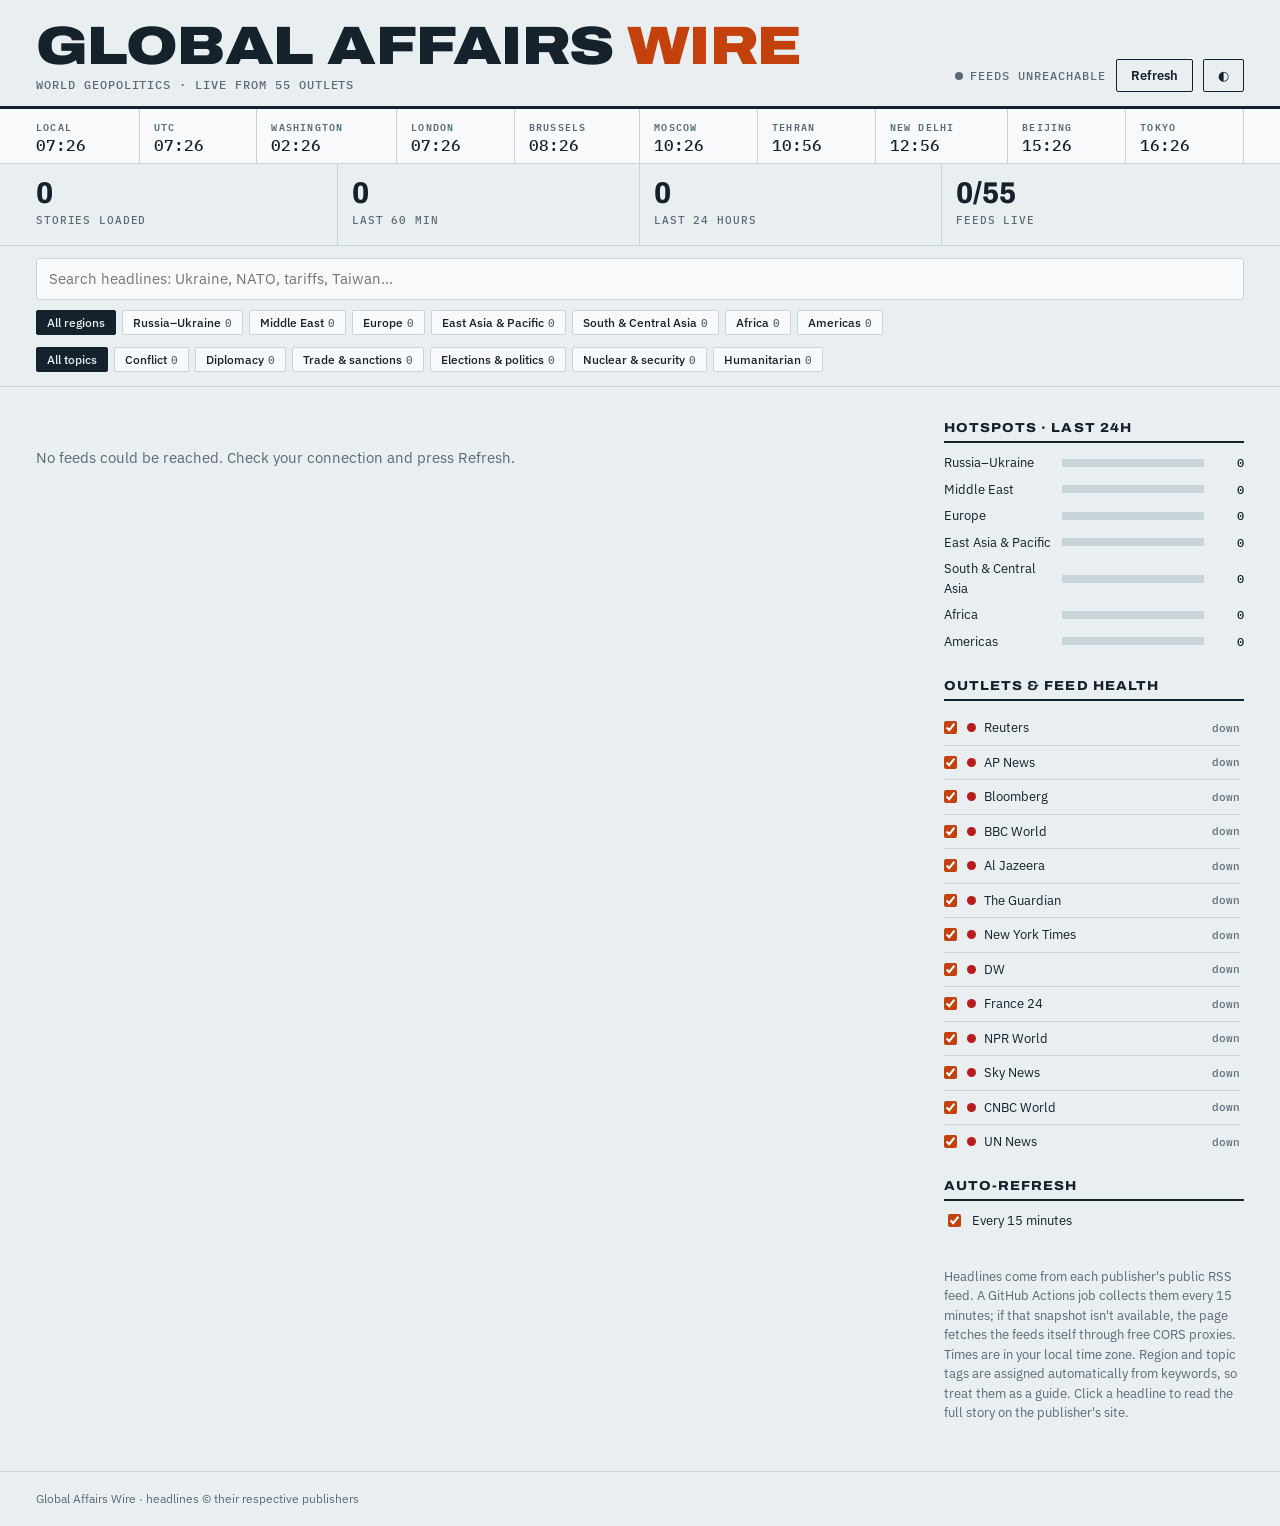
==== index.html @ 0da7be88 "Add 34 world, regional, think-tank and defense feeds; report feed failures as annotations Co-Authore" ====
<!doctype html>
<html lang="en">
<head>
<meta charset="utf-8">
<meta name="viewport" content="width=device-width,initial-scale=1,viewport-fit=cover">
<title>Global Affairs Wire</title>
<meta name="description" content="Live world geopolitics headlines from major international outlets, sorted by time and tagged by region.">
<link rel="preconnect" href="https://fonts.googleapis.com">
<link rel="preconnect" href="https://fonts.gstatic.com" crossorigin>
<link rel="stylesheet" href="https://fonts.googleapis.com/css2?family=Archivo:wdth,wght@62..125,500..900&family=IBM+Plex+Sans:wght@400;500;600&family=IBM+Plex+Mono:wght@400;500&display=swap">
<style>
/* Layout: atlas-style wire — masthead with world clocks, stat band, two-column (feed | sidebar), single column on phones */
:root{
  --bg:#e9eef1; --panel:#f7f9fa; --ink:#15212b; --muted:#5b6a76; --line:#c9d3da;
  --accent:#c2410c; --accent-soft:#fbe3d6; --fresh:#0f766e; --warn:#b45309; --bad:#b91c1c;
  --display:"Archivo","Arial Narrow",Arial,sans-serif;
  --body:"IBM Plex Sans",system-ui,-apple-system,"Segoe UI",sans-serif;
  --mono:"IBM Plex Mono",ui-monospace,Menlo,Consolas,monospace;
  color-scheme:light;
}
@media (prefers-color-scheme:dark){:root:not([data-theme="light"]){
  --bg:#0e1519; --panel:#152027; --ink:#e3eaee; --muted:#8fa0ab; --line:#26343d;
  --accent:#f97316; --accent-soft:#3a2214; --fresh:#2dd4bf; --warn:#fbbf24; --bad:#f87171; color-scheme:dark}}
:root[data-theme="dark"]{
  --bg:#0e1519; --panel:#152027; --ink:#e3eaee; --muted:#8fa0ab; --line:#26343d;
  --accent:#f97316; --accent-soft:#3a2214; --fresh:#2dd4bf; --warn:#fbbf24; --bad:#f87171; color-scheme:dark}
*{box-sizing:border-box}
html{padding-top:env(safe-area-inset-top,0px);padding-bottom:env(safe-area-inset-bottom,0px)}
body{margin:0;background:var(--bg);color:var(--ink);font:15px/1.5 var(--body);-webkit-font-smoothing:antialiased}
a{color:inherit}
button,input{font:inherit;color:inherit}
:focus-visible{outline:2px solid var(--accent);outline-offset:2px}
.wrap{max-width:1240px;margin:0 auto;padding-left:max(16px,env(safe-area-inset-left,0px));padding-right:max(16px,env(safe-area-inset-right,0px))}

/* Masthead */
header.mast{border-bottom:3px solid var(--ink)}
.mast .wrap{display:flex;flex-wrap:wrap;align-items:flex-end;justify-content:space-between;gap:16px;padding-block:22px 14px}
.brand h1{margin:0;font:900 clamp(30px,6vw,54px)/.9 var(--display);font-stretch:118%;letter-spacing:-.01em;text-transform:uppercase}
.brand h1 span{color:var(--accent)}
.brand p{margin:6px 0 0;color:var(--muted);font:500 12px/1.3 var(--mono);letter-spacing:.08em;text-transform:uppercase}
.mast-right{display:flex;align-items:center;gap:10px;flex-wrap:wrap}
.live{display:inline-flex;align-items:center;gap:7px;font:500 12px var(--mono);text-transform:uppercase;letter-spacing:.08em;color:var(--muted)}
.dot{width:8px;height:8px;border-radius:50%;background:var(--muted)}
.live.on .dot{background:var(--fresh);box-shadow:0 0 0 0 var(--fresh);animation:pulse 2s infinite}
@keyframes pulse{0%{box-shadow:0 0 0 0 color-mix(in srgb,var(--fresh) 60%,transparent)}100%{box-shadow:0 0 0 9px transparent}}
.btn{border:1.5px solid var(--ink);background:transparent;padding:7px 14px;font:600 13px var(--body);cursor:pointer;border-radius:2px}
.btn:hover{background:var(--ink);color:var(--bg)}
.btn[disabled]{opacity:.5;cursor:wait}

/* Clock strip */
.clocks{border-bottom:1px solid var(--line);background:var(--panel)}
.clocks .wrap{display:flex;gap:0;overflow-x:auto;scrollbar-width:none}
.clock{flex:1 0 auto;padding:8px 14px;border-right:1px solid var(--line);display:flex;flex-direction:column;min-width:96px}
.clock:first-child{padding-left:0}
.clock b{font:600 10px var(--mono);letter-spacing:.12em;color:var(--muted);text-transform:uppercase}
.clock time{font:500 16px var(--mono);font-variant-numeric:tabular-nums}

/* Stats */
.stats .wrap{display:grid;grid-template-columns:repeat(4,1fr);gap:0;padding-block:0}
.stat{padding:14px 14px 14px 0;border-right:1px solid var(--line)}
.stat+.stat{padding-left:14px}
.stat:last-child{border-right:0}
.stat strong{display:block;font:800 30px/1 var(--display);font-stretch:90%;font-variant-numeric:tabular-nums}
.stat span{font:500 11px var(--mono);letter-spacing:.08em;text-transform:uppercase;color:var(--muted)}
.stats{border-bottom:1px solid var(--line)}

/* Controls */
.controls{position:sticky;top:0;z-index:5;background:var(--bg);border-bottom:1px solid var(--line)}
.controls .wrap{display:flex;flex-direction:column;gap:10px;padding-block:12px}
.search{display:flex;gap:8px}
.search input{flex:1;min-width:0;padding:9px 12px;border:1.5px solid var(--line);background:var(--panel);border-radius:2px}
.search input:focus{border-color:var(--ink);outline:none}
.chips{display:flex;gap:6px;overflow-x:auto;scrollbar-width:thin;padding-bottom:2px}
.chip{flex:0 0 auto;border:1px solid var(--line);background:var(--panel);padding:4px 10px;border-radius:2px;font:500 12px var(--body);cursor:pointer;white-space:nowrap}
.chip small{font:500 11px var(--mono);color:var(--muted);margin-left:4px}
.chip[aria-pressed="true"]{background:var(--ink);color:var(--bg);border-color:var(--ink)}
.chip[aria-pressed="true"] small{color:inherit;opacity:.75}

/* Main grid */
main .wrap{display:grid;grid-template-columns:minmax(0,1fr) 300px;gap:32px;padding-block:20px 48px}
.feed{min-width:0}
.day{font:700 12px var(--mono);letter-spacing:.12em;text-transform:uppercase;color:var(--muted);padding:18px 0 6px;border-bottom:1px solid var(--ink)}
.day:first-child{padding-top:0}
.story{display:grid;grid-template-columns:64px minmax(0,1fr);gap:14px;padding:14px 0;border-bottom:1px solid var(--line)}
.story time{font:500 13px var(--mono);font-variant-numeric:tabular-nums;color:var(--muted);padding-top:3px}
.story.fresh time{color:var(--accent);font-weight:600}
.story h3{margin:0;font:700 18px/1.28 var(--display);font-stretch:96%;text-wrap:balance}
.story h3 a{text-decoration:none}
.story h3 a:hover{text-decoration:underline;text-decoration-thickness:1.5px;text-underline-offset:3px}
.story p{margin:5px 0 0;color:var(--muted);font-size:14px;max-width:68ch}
.meta{display:flex;flex-wrap:wrap;align-items:center;gap:6px 10px;margin-top:8px;font:500 11px var(--mono);letter-spacing:.04em;text-transform:uppercase}
.src{color:var(--ink);font-weight:600}
.tag{padding:1px 6px;border:1px solid var(--line);border-radius:2px;color:var(--muted)}
.tag.topic{border-style:dashed}
.new{background:var(--accent);color:#fff;padding:1px 6px;border-radius:2px}
.also{color:var(--muted);text-transform:none;letter-spacing:0;font-family:var(--body)}
.empty{padding:40px 0;color:var(--muted)}
.more{margin:20px 0 0}

/* Sidebar */
aside{display:flex;flex-direction:column;gap:28px;min-width:0}
aside h2{margin:0 0 10px;font:800 13px var(--display);font-stretch:110%;letter-spacing:.08em;text-transform:uppercase;padding-bottom:6px;border-bottom:2px solid var(--ink)}
.bars{display:flex;flex-direction:column;gap:7px}
.bar{display:grid;grid-template-columns:110px minmax(0,1fr) 32px;gap:8px;align-items:center;font-size:13px;cursor:pointer;background:none;border:0;padding:0;text-align:left}
.bar i{display:block;height:8px;background:var(--line);position:relative}
.bar i::after{content:"";position:absolute;inset:0 auto 0 0;width:var(--w,0%);background:var(--accent)}
.bar b{font:500 12px var(--mono);text-align:right;font-variant-numeric:tabular-nums}
.outlets{display:flex;flex-direction:column;max-height:440px;overflow-y:auto;padding-right:4px}
.outlet{display:grid;grid-template-columns:auto minmax(0,1fr) auto;gap:10px;align-items:center;padding:7px 0;border-bottom:1px solid var(--line);font-size:13px;cursor:pointer}
.outlet input{accent-color:var(--accent);margin:0}
.health{width:9px;height:9px;border-radius:50%;background:var(--line)}
.health.ok{background:var(--fresh)}.health.slow{background:var(--warn)}.health.fail{background:var(--bad)}
.outlet small{font:500 11px var(--mono);color:var(--muted);font-variant-numeric:tabular-nums}
.note{font-size:13px;color:var(--muted);margin:0}
.toggle{display:flex;align-items:center;gap:8px;font-size:13px;margin-bottom:8px}
.toggle input{accent-color:var(--accent)}
footer{border-top:1px solid var(--line);padding-block:18px;color:var(--muted);font-size:12px}

@media (max-width:860px){
  main .wrap{grid-template-columns:minmax(0,1fr)}
  aside{order:-1}
  details.side-panel:not([open]) > :not(summary){display:none}
}
@media (max-width:560px){
  .stats .wrap{grid-template-columns:repeat(2,1fr)}
  .stat:nth-child(2){border-right:0}
  .stat:nth-child(3){padding-left:0}
  .stat:nth-child(n+3){border-top:1px solid var(--line)}
  .story{grid-template-columns:48px minmax(0,1fr);gap:10px}
  .story h3{font-size:16.5px}
  .bar{grid-template-columns:96px minmax(0,1fr) 28px}
}
details.side-panel summary{cursor:pointer;font:800 13px var(--display);font-stretch:110%;letter-spacing:.08em;text-transform:uppercase;padding:6px 0;border-bottom:2px solid var(--ink);list-style:none}
details.side-panel summary::-webkit-details-marker{display:none}
details.side-panel summary::after{content:" +";color:var(--accent)}
details.side-panel[open] summary::after{content:" −"}
@media (min-width:861px){details.side-panel summary{display:none}}
@media (prefers-reduced-motion:reduce){*{animation:none!important;transition:none!important}}
</style>
</head>
<body>

<header class="mast">
  <div class="wrap">
    <div class="brand">
      <h1>Global Affairs <span>Wire</span></h1>
      <p>World geopolitics · live from <span id="feedTotal">16</span> outlets</p>
    </div>
    <div class="mast-right">
      <span class="live" id="liveState"><span class="dot"></span><span id="liveText">Connecting</span></span>
      <button class="btn" id="refreshBtn" type="button">Refresh</button>
      <button class="btn" id="themeBtn" type="button" aria-label="Toggle dark mode">◐</button>
    </div>
  </div>
</header>

<div class="clocks" aria-label="World clocks"><div class="wrap" id="clocks"></div></div>

<section class="stats" aria-label="Summary">
  <div class="wrap">
    <div class="stat"><strong id="sTotal">–</strong><span>Stories loaded</span></div>
    <div class="stat"><strong id="s60">–</strong><span>Last 60 min</span></div>
    <div class="stat"><strong id="s24">–</strong><span>Last 24 hours</span></div>
    <div class="stat"><strong id="sFeeds">–</strong><span>Feeds live</span></div>
  </div>
</section>

<div class="controls">
  <div class="wrap">
    <div class="search">
      <input id="q" type="search" placeholder="Search headlines: Ukraine, NATO, tariffs, Taiwan…" autocomplete="off" aria-label="Search headlines">
    </div>
    <div class="chips" id="regionChips" role="group" aria-label="Filter by region"></div>
    <div class="chips" id="topicChips" role="group" aria-label="Filter by topic"></div>
  </div>
</div>

<main>
  <div class="wrap">
    <section class="feed" id="feed" aria-live="polite">
      <div class="empty">Loading headlines from public RSS feeds…</div>
    </section>

    <aside>
      <details class="side-panel" id="sidePanel">
        <summary>Regions, outlets &amp; feed health</summary>
        <div style="display:flex;flex-direction:column;gap:28px;margin-top:14px">
          <div>
            <h2>Hotspots · last 24h</h2>
            <div class="bars" id="bars"></div>
          </div>
          <div>
            <h2>Outlets &amp; feed health</h2>
            <div class="outlets" id="outlets"></div>
          </div>
          <div>
            <h2>Auto-refresh</h2>
            <label class="toggle"><input type="checkbox" id="autoRef" checked> Every 15 minutes</label>
            <p class="note" id="nextRef"></p>
          </div>
          <p class="note">Headlines come from each publisher's public RSS feed. A GitHub Actions job collects them every 15 minutes; if that snapshot isn't available, the page fetches the feeds itself through free CORS proxies. Times are in your local time zone. Region and topic tags are assigned automatically from keywords, so treat them as a guide. Click a headline to read the full story on the publisher's site.</p>
        </div>
      </details>
    </aside>
  </div>
</main>

<footer><div class="wrap">Global Affairs Wire · headlines © their respective publishers</div></footer>

<script>
(() => {
"use strict";

/* ---------- Sources ---------- */
const FEEDS = [
  {id:"reuters", name:"Reuters", url:"https://news.google.com/rss/search?q=when:24h+site:reuters.com/world&ceid=US:en&hl=en-US&gl=US"},
  {id:"ap", name:"AP News", url:"https://news.google.com/rss/search?q=when%3A24h%20site%3Aapnews.com%20%28war%20OR%20ceasefire%20OR%20diplomacy%20OR%20sanctions%20OR%20NATO%20OR%20election%20OR%20minister%20OR%20president%20OR%20military%20OR%20summit%20OR%20tariffs%29&ceid=US:en&hl=en-US&gl=US"},
  {id:"bbg", name:"Bloomberg", url:"https://news.google.com/rss/search?q=when%3A24h%20site%3Abloomberg.com%20%28war%20OR%20ceasefire%20OR%20diplomacy%20OR%20sanctions%20OR%20NATO%20OR%20election%20OR%20minister%20OR%20president%20OR%20military%20OR%20summit%20OR%20tariffs%29&ceid=US:en&hl=en-US&gl=US"},
  {id:"bbc", name:"BBC World", url:"https://feeds.bbci.co.uk/news/world/rss.xml"},
  {id:"aj", name:"Al Jazeera", url:"https://www.aljazeera.com/xml/rss/all.xml"},
  {id:"grd", name:"The Guardian", url:"https://www.theguardian.com/world/rss"},
  {id:"nyt", name:"New York Times", url:"https://rss.nytimes.com/services/xml/rss/nyt/World.xml"},
  {id:"dw", name:"DW", url:"https://rss.dw.com/rdf/rss-en-top"},
  {id:"f24", name:"France 24", url:"https://www.france24.com/en/monde/rss"},
  {id:"npr", name:"NPR World", url:"https://feeds.npr.org/1004/rss.xml"},
  {id:"sky", name:"Sky News", url:"https://feeds.skynews.com/feeds/rss/world.xml"},
  {id:"cnbc", name:"CNBC World", url:"https://www.cnbc.com/id/100727362/device/rss/rss.html"},
  {id:"un", name:"UN News", url:"https://news.un.org/feed/subscribe/en/news/all/rss.xml"},
  {id:"fp", name:"Foreign Policy", url:"https://foreignpolicy.com/feed/"},
  {id:"dip", name:"The Diplomat", url:"https://thediplomat.com/feed/"},
  {id:"wotr", name:"War on the Rocks", url:"https://warontherocks.com/feed/"},
  {id:"hindu", name:"The Hindu", url:"https://www.thehindu.com/news/international/feeder/default.rss"},
  {id:"scmp", name:"SCMP World", url:"https://www.scmp.com/rss/5/feed"},
  {id:"abc", name:"ABC (Australia)", url:"https://www.abc.net.au/news/feed/104217382/rss.xml"},
  {id:"at", name:"Asia Times", url:"https://asiatimes.com/feed/"},
  {id:"nikkei", name:"Nikkei Asia", url:"https://asia.nikkei.com/rss/feed/nar"},
  {id:"nyt-ap", name:"NYT Asia Pacific", url:"https://rss.nytimes.com/services/xml/rss/nyt/AsiaPacific.xml"},
  {id:"cnbc-eu", name:"CNBC Europe", url:"https://www.cnbc.com/id/19794221/device/rss/rss.html"},
  {id:"cnbc-ap", name:"CNBC Asia-Pacific", url:"https://www.cnbc.com/id/19832390/device/rss/rss.html"},
  {id:"euronews", name:"Euronews", url:"https://www.euronews.com/rss"},
  {id:"rfi", name:"RFI", url:"https://www.rfi.fr/en/international/rss"},
  {id:"upi", name:"UPI World", url:"https://rss.upi.com/news/tn_int.rss"},
  {id:"ft", name:"Financial Times", url:"https://www.ft.com/world?format=rss"},
  {id:"lemonde", name:"Le Monde", url:"https://www.lemonde.fr/en/international/rss_full.xml"},
  {id:"euobs", name:"EUobserver", url:"https://euobserver.com/feed/"},
  {id:"euractiv", name:"Euractiv", url:"https://www.euractiv.com/feed"},
  {id:"birn", name:"Balkan Insight", url:"https://balkaninsight.com/feed/"},
  {id:"cbc", name:"CBC World", url:"https://www.cbc.ca/webfeed/rss/rss-world"},
  {id:"globe", name:"Globe and Mail", url:"https://www.theglobeandmail.com/arc/outboundfeeds/rss/category/world/"},
  {id:"global", name:"Global News", url:"https://globalnews.ca/world/feed/"},
  {id:"smh", name:"Sydney Morning Herald", url:"https://www.smh.com.au/rss/world.xml"},
  {id:"sbs", name:"SBS News", url:"https://www.sbs.com.au/news/topic/world/feed"},
  {id:"jt", name:"Japan Times", url:"https://www.japantimes.co.jp/feed/"},
  {id:"mandala", name:"New Mandala", url:"https://www.newmandala.org/feed/"},
  {id:"sentinel", name:"Asia Sentinel", url:"https://www.asiasentinel.com/feed"},
  {id:"toi", name:"Times of India", url:"https://timesofindia.indiatimes.com/rssfeeds/296589292.cms"},
  {id:"ndtv", name:"NDTV World", url:"https://feeds.feedburner.com/ndtvnews-world-news"},
  {id:"print", name:"ThePrint", url:"https://theprint.in/category/world/feed/"},
  {id:"merco", name:"MercoPress", url:"https://en.mercopress.com/rss/"},
  {id:"aq", name:"Americas Quarterly", url:"https://www.americasquarterly.org/feed/"},
  {id:"maverick", name:"Daily Maverick", url:"https://www.dailymaverick.co.za/rss"},
  {id:"fa", name:"Foreign Affairs", url:"https://www.foreignaffairs.com/rss.xml"},
  {id:"icg", name:"Crisis Group", url:"https://www.crisisgroup.org/rss"},
  {id:"wpr", name:"World Politics Review", url:"https://www.worldpoliticsreview.com/feed/"},
  {id:"ni", name:"National Interest", url:"https://nationalinterest.org/feed"},
  {id:"lwj", name:"Long War Journal", url:"https://www.longwarjournal.org/feed"},
  {id:"cipher", name:"The Cipher Brief", url:"https://www.thecipherbrief.com/feeds/feed.rss"},
  {id:"bd", name:"Breaking Defense", url:"https://breakingdefense.com/feed/"},
  {id:"twz", name:"The War Zone", url:"https://www.twz.com/feed"},
  {id:"naval", name:"Naval News", url:"https://www.navalnews.com/feed/"}
];

/* CORS proxies, tried in order. The one that works for a feed is remembered. */
const PROXIES = [
  u => "https://api.allorigins.win/raw?url=" + encodeURIComponent(u),
  u => "https://corsproxy.io/?url=" + encodeURIComponent(u),
  u => "https://api.codetabs.com/v1/proxy?quest=" + encodeURIComponent(u),
  u => "https://thingproxy.freeboard.io/fetch/" + u
];
const RSS2JSON = u => "https://api.rss2json.com/v1/api.json?rss_url=" + encodeURIComponent(u);

/* ---------- Tagging ---------- */
const REGIONS = [
  ["Russia–Ukraine", /\b(ukrain\w*|kyiv|kiev|zelensk\w*|kremlin|moscow|putin|russia\w*|donbas|crimea|kharkiv|odesa|zaporizh\w*|belarus\w*|lukashenko)\b/i],
  ["Middle East", /\b(israel\w*|gaza|hamas|hezbollah|lebanon|leban\w*|west bank|iran\w*|tehran|syria\w*|damascus|iraq\w*|baghdad|yemen\w*|houthi\w*|saudi\w*|riyadh|qatar\w*|doha|uae|emirat\w*|jordan\w*|turkey|t[uü]rkiye|turkish|erdogan|egypt\w*|cairo|netanyahu|kurd\w*|palestin\w*)\b/i],
  ["Europe", /\b(europe\w*|\beu\b|brussels|nato|germany|german|berlin|france|french|paris|macron|britain|british|uk\b|london|starmer|ital\w*|rome|spain|spanish|madrid|poland|polish|warsaw|hungar\w*|orban|netherlands|dutch|sweden|finland|norway|denmark|greenland|baltic|estonia|latvia|lithuania|serbia|kosovo|balkan\w*|romania|moldova|georgia\b|tbilisi|armenia|azerbaijan|ireland|swiss|switzerland|austria|greece|greek|portugal|belgi\w*)\b/i],
  ["East Asia & Pacific", /\b(china|chinese|beijing|xi jinping|taiwan\w*|taipei|hong kong|japan\w*|tokyo|korea\w*|seoul|pyongyang|kim jong|philippin\w*|manila|vietnam\w*|hanoi|indonesia\w*|jakarta|malaysia\w*|thailand|thai\b|bangkok|myanmar|burma|cambodia|singapore|australia\w*|canberra|new zealand|pacific|south china sea|asean)\b/i],
  ["South & Central Asia", /\b(india\w*|delhi|modi|pakistan\w*|islamabad|kashmir|afghan\w*|taliban|kabul|bangladesh\w*|dhaka|sri lanka\w*|nepal\w*|bhutan|maldiv\w*|kazakh\w*|uzbek\w*|kyrgyz\w*|tajik\w*|turkmen\w*)\b/i],
  ["Africa", /\b(africa\w*|sudan\w*|khartoum|darfur|ethiopia\w*|eritrea|somalia\w*|kenya\w*|nairobi|nigeria\w*|abuja|sahel|mali\b|niger\b|burkina|chad|congo\w*|drc\b|kinshasa|rwanda\w*|uganda\w*|tanzania\w*|mozambique|zimbabwe|south africa\w*|pretoria|libya\w*|tripoli|tunisia\w*|algeria\w*|morocc\w*|senegal|ghana\w*|cameroon|angola)\b/i],
  ["Americas", /\b(united states|u\.s\.|\bus\b|america\w*|washington|white house|trump|pentagon|congress|senate|canada|canadian|ottawa|mexic\w*|brazil\w*|lula|argentin\w*|milei|venezuel\w*|maduro|colombia\w*|peru\w*|chile\w*|cuba\w*|haiti\w*|ecuador\w*|bolivia\w*|panama|nicaragua\w*|guatemala\w*|latin america)\b/i]
];
const TOPICS = [
  ["Conflict", /\b(war|wars|strike[sd]?|airstrike\w*|missile\w*|drone\w*|troops|military|offensive|ceasefire|truce|shelling|attack\w*|killed|militant\w*|insurgen\w*|invasion|army|bomb\w*|clashes|hostage\w*)\b/i],
  ["Diplomacy", /\b(talks|summit|diplomat\w*|minister\w*|envoy|negotiat\w*|treaty|accord|peace deal|peace plan|bilateral|visit\w*|meets|ambassador\w*|g7|g20|un security council|united nations)\b/i],
  ["Trade & sanctions", /\b(sanction\w*|tariff\w*|trade|export\w*|import\w*|embargo|oil|gas|lng|opec|economy|economic|supply chain|chips?|semiconductor\w*|rare earth\w*)\b/i],
  ["Elections & politics", /\b(election\w*|vote[sd]?|voting|ballot|poll\w*|referendum|parliament\w*|coalition|president\w*|prime minister|coup|protest\w*|opposition|impeach\w*|resign\w*)\b/i],
  ["Nuclear & security", /\b(nuclear|uranium|enrich\w*|iaea|warhead\w*|deterren\w*|cyber\w*|espionage|spy|spies|intelligence|terror\w*|defen[cs]e spending|arms)\b/i],
  ["Humanitarian", /\b(refugee\w*|migrant\w*|migration|humanitarian|famine|aid\b|displaced|asylum|human rights|genocide|war crimes?|icc|icj)\b/i]
];
const tagWith = (rules, text) => rules.filter(([, re]) => re.test(text)).map(([n]) => n);

/* ---------- State ---------- */
const LS = {
  get(k, d){ try { const v = localStorage.getItem("gaw:" + k); return v == null ? d : JSON.parse(v); } catch { return d; } },
  set(k, v){ try { localStorage.setItem("gaw:" + k, JSON.stringify(v)); } catch {} }
};
const state = {
  stories: [],
  health: {},            // id -> {status, ms, count, err}
  proxyFor: LS.get("proxyFor", {}),
  disabled: new Set(LS.get("disabled", [])),
  region: LS.get("region", "All"),
  topic: LS.get("topic", "All"),
  q: "",
  shown: 80,
  loading: false,
  lastLoad: 0,
  auto: LS.get("auto", true)
};
const REFRESH_MS = 15 * 60 * 1000;
const $ = id => document.getElementById(id);
const esc = s => String(s).replace(/[&<>"']/g, c => ({"&":"&amp;","<":"&lt;",">":"&gt;",'"':"&quot;","'":"&#39;"}[c]));

/* ---------- Fetching ---------- */
function withTimeout(ms){ const c = new AbortController(); const t = setTimeout(() => c.abort(), ms); return {signal:c.signal, done:() => clearTimeout(t)}; }

async function fetchText(url, ms = 12000){
  const t = withTimeout(ms);
  try {
    const r = await fetch(url, {signal:t.signal, cache:"no-store"});
    if (!r.ok) throw new Error("HTTP " + r.status);
    return await r.text();
  } finally { t.done(); }
}

function stripHtml(s){
  if (!s) return "";
  const d = new DOMParser().parseFromString(s, "text/html");
  return (d.body.textContent || "").replace(/\s+/g, " ").trim();
}
function txt(el, ...names){
  for (const n of names){
    const found = el.getElementsByTagName(n)[0];
    if (found && found.textContent.trim()) return found.textContent.trim();
  }
  return "";
}

/* Lenient fallback for feeds whose XML is malformed (missing closing tags, stray entities) */
function parseLoose(xml, feed){
  const blocks = xml.match(/<(item|entry)[\s>][\s\S]*?<\/\1>/gi) || [];
  if (!blocks.length) throw new Error("Not a feed");
  const pick = (b, ...tags) => {
    for (const t of tags){
      const m = b.match(new RegExp("<" + t + "(?:\\s[^>]*)?>([\\s\\S]*?)</" + t + ">", "i"));
      if (m && m[1].trim()) return m[1].replace(/^<!\[CDATA\[|\]\]>$/g, "").trim();
    }
    return "";
  };
  return blocks.map(b => {
    let link = pick(b, "link", "guid");
    if (!link){ const m = b.match(/<link[^>]*href=["']([^"']+)["']/i); link = m ? m[1] : ""; }
    return makeStory(feed, pick(b, "title"), link.replace(/&amp;/g, "&"), pick(b, "pubDate", "dc:date", "published", "updated"), pick(b, "description", "summary"));
  });
}

function parseXml(xml, feed){
  const doc = new DOMParser().parseFromString(xml, "text/xml");
  if (doc.getElementsByTagName("parsererror").length) return parseLoose(xml, feed);
  let nodes = [...doc.getElementsByTagName("item")];
  const atom = !nodes.length;
  if (atom) nodes = [...doc.getElementsByTagName("entry")];
  if (!nodes.length) throw new Error("Empty feed");
  return nodes.map(n => {
    let link = "";
    if (atom){
      const ls = [...n.getElementsByTagName("link")];
      const alt = ls.find(l => (l.getAttribute("rel") || "alternate") === "alternate") || ls[0];
      link = alt ? alt.getAttribute("href") : "";
    } else {
      link = txt(n, "link", "guid");
    }
    const date = txt(n, "pubDate", "dc:date", "published", "updated", "date");
    return makeStory(feed, txt(n, "title"), link, date, txt(n, "description", "summary", "content", "content:encoded"));
  });
}

function parseRss2Json(json, feed){
  const j = JSON.parse(json);
  if (j.status !== "ok" || !j.items) throw new Error("rss2json failed");
  return j.items.map(i => makeStory(feed, i.title, i.link, i.pubDate ? i.pubDate.replace(" ", "T") + "Z" : "", i.description));
}

function makeStory(feed, title, link, date, desc){
  title = stripHtml(title);
  let summary = stripHtml(desc);
  if (summary.toLowerCase().startsWith(title.toLowerCase())) summary = summary.slice(title.length).trim();
  if (summary.length > 240) summary = summary.slice(0, 237).replace(/\s+\S*$/, "") + "…";
  const t = Date.parse(date);
  const hay = title + " " + summary;
  return {
    feed: feed.id, src: feed.name, title, link: (link || "").trim(), summary,
    ts: isNaN(t) ? 0 : Math.min(t, Date.now()),
    regions: tagWith(REGIONS, hay), topics: tagWith(TOPICS, hay),
    key: normKey(title)
  };
}
const normKey = t => t.toLowerCase().replace(/[^a-z0-9 ]/g, "").split(" ").filter(w => w.length > 3).slice(0, 7).sort().join(" ");

async function loadFeed(feed){
  const start = performance.now();
  const order = [...PROXIES.keys()];
  const pref = state.proxyFor[feed.id];
  if (pref != null && pref < PROXIES.length) order.unshift(...order.splice(order.indexOf(pref), 1));
  let lastErr;
  for (const i of order){
    try {
      const xml = await fetchText(PROXIES[i](feed.url));
      const items = parseXml(xml, feed);
      state.proxyFor[feed.id] = i;
      return done(items);
    } catch (e) { lastErr = e; }
  }
  try {
    const items = parseRss2Json(await fetchText(RSS2JSON(feed.url)), feed);
    return done(items);
  } catch (e) { lastErr = e; }
  state.health[feed.id] = {status:"fail", ms:0, count:0, err: String(lastErr && lastErr.message || lastErr)};
  return [];

  function done(items){
    const ms = performance.now() - start;
    state.health[feed.id] = {status: ms > 8000 ? "slow" : "ok", ms, count: items.length};
    return items;
  }
}

/* Snapshot built every 15 minutes by the GitHub Actions job (data/feeds.json, same site, no proxy) */
async function loadSnapshot(){
  const r = await fetch("data/feeds.json?t=" + Date.now(), {cache:"no-store"});
  if (!r.ok) throw new Error("No snapshot");
  const j = await r.json();
  if (!Array.isArray(j.items) || !j.items.length) throw new Error("Empty snapshot");
  if (Array.isArray(j.feeds) && j.feeds.length){
    FEEDS.length = 0;
    for (const f of j.feeds){
      FEEDS.push({id:f.id, name:f.name, url:f.url});
      state.health[f.id] = {status:f.status, ms:f.ms, count:f.count, err:f.err};
    }
  }
  const byId = Object.fromEntries(FEEDS.map(f => [f.id, f]));
  const stories = j.items.map(i => {
    const s = makeStory(byId[i.feed] || {id:i.feed, name:i.feed}, i.title, i.link, "", i.summary);
    s.ts = i.ts || 0;
    return s;
  });
  state.stories = mergeStories(stories, []);
  state.snapAt = Date.parse(j.generated) || Date.now();
  state.snap = true;
}

async function loadAll(){
  if (state.loading) return;
  state.loading = true;
  $("refreshBtn").disabled = true;
  setLive("Updating", false);
  try {
    await loadSnapshot();
    state.loading = false;
    state.lastLoad = Date.now();
    $("refreshBtn").disabled = false;
    $("feedTotal").textContent = FEEDS.length;
    const age = Math.round((Date.now() - state.snapAt) / 60000);
    setLive(age > 45 ? `Snapshot ${age} min old` : `Live · updated ${fmtTime(state.snapAt)}`, age <= 45);
    render();
    return;
  } catch { state.snap = false; /* no snapshot yet: fetch feeds directly through proxies */ }
  const active = FEEDS.filter(f => !state.disabled.has(f.id));
  const fresh = [];
  await Promise.all(active.map(f => loadFeed(f).then(items => {
    fresh.push(...items);
    // render progressively as feeds land
    state.stories = mergeStories(fresh, state.stories.filter(s => !active.some(f => f.id === s.feed)));
    render();
  })));
  state.stories = mergeStories(fresh, []);
  LS.set("proxyFor", state.proxyFor);
  state.loading = false;
  state.lastLoad = Date.now();
  $("refreshBtn").disabled = false;
  const live = active.filter(f => state.health[f.id] && state.health[f.id].status !== "fail").length;
  setLive(live ? "Live" : "Feeds unreachable", live > 0);
  render();
}

function mergeStories(a, b){
  const all = [...a, ...b].filter(s => s.title && s.link);
  const byLink = new Map();
  for (const s of all) if (!byLink.has(s.link)) byLink.set(s.link, s);
  // group near-identical headlines across outlets
  const groups = new Map();
  for (const s of byLink.values()){
    const k = s.key || s.link;
    const g = groups.get(k);
    if (!g) groups.set(k, {...s, also: []});
    else if (g.src !== s.src && !g.also.includes(s.src)){ g.also.push(s.src); g.ts = Math.max(g.ts, s.ts); }
  }
  return [...groups.values()].sort((x, y) => y.ts - x.ts);
}

/* ---------- Rendering ---------- */
function setLive(text, on){ $("liveText").textContent = text; $("liveState").classList.toggle("on", !!on); }

function visibleStories(){
  const q = state.q.trim().toLowerCase();
  return state.stories.filter(s =>
    !state.disabled.has(s.feed) &&
    (state.region === "All" || s.regions.includes(state.region)) &&
    (state.topic === "All" || s.topics.includes(state.topic)) &&
    (!q || (s.title + " " + s.summary + " " + s.src).toLowerCase().includes(q))
  );
}

const fmtTime = ts => ts ? new Date(ts).toLocaleTimeString([], {hour:"2-digit", minute:"2-digit"}) : "—";
function dayLabel(ts){
  if (!ts) return "Undated";
  const d = new Date(ts), now = new Date();
  const start = x => new Date(x.getFullYear(), x.getMonth(), x.getDate()).getTime();
  const diff = Math.round((start(now) - start(d)) / 864e5);
  if (diff === 0) return "Today";
  if (diff === 1) return "Yesterday";
  return d.toLocaleDateString([], {weekday:"long", day:"numeric", month:"long"});
}
function ago(ts){
  if (!ts) return "";
  const m = Math.round((Date.now() - ts) / 60000);
  if (m < 1) return "just now";
  if (m < 60) return m + " min ago";
  const h = Math.round(m / 60);
  return h < 48 ? h + " h ago" : "";
}

function render(){
  const now = Date.now();
  const base = state.stories.filter(s => !state.disabled.has(s.feed));
  $("sTotal").textContent = base.length;
  $("s60").textContent = base.filter(s => now - s.ts < 36e5).length;
  $("s24").textContent = base.filter(s => now - s.ts < 864e5).length;
  const active = FEEDS.filter(f => !state.disabled.has(f.id));
  const live = active.filter(f => state.health[f.id] && state.health[f.id].status !== "fail").length;
  $("sFeeds").textContent = live + "/" + active.length;

  renderChips(base);
  renderBars(base, now);
  renderOutlets();

  const list = visibleStories();
  const feed = $("feed");
  if (!list.length){
    feed.innerHTML = `<div class="empty">${state.loading ? "Loading headlines from public RSS feeds…" : base.length ? "No stories match these filters. Try another region, topic or search term." : "No feeds could be reached. Check your connection and press Refresh."}</div>`;
    return;
  }
  let html = "", lastDay = "";
  for (const s of list.slice(0, state.shown)){
    const day = dayLabel(s.ts);
    if (day !== lastDay){ html += `<div class="day">${esc(day)}</div>`; lastDay = day; }
    const fresh = s.ts && now - s.ts < 30 * 60000;
    html += `<article class="story${fresh ? " fresh" : ""}">
      <time datetime="${s.ts ? new Date(s.ts).toISOString() : ""}" title="${esc(ago(s.ts))}">${fmtTime(s.ts)}</time>
      <div style="min-width:0">
        <h3><a href="${esc(s.link)}" target="_blank" rel="noopener noreferrer">${esc(s.title)}</a></h3>
        ${s.summary ? `<p>${esc(s.summary)}</p>` : ""}
        <div class="meta">
          ${fresh ? `<span class="new">New</span>` : ""}
          <span class="src">${esc(s.src)}</span>
          ${s.regions.slice(0, 2).map(r => `<span class="tag">${esc(r)}</span>`).join("")}
          ${s.topics.slice(0, 2).map(t => `<span class="tag topic">${esc(t)}</span>`).join("")}
          ${s.also.length ? `<span class="also">also ${esc(s.also.join(", "))}</span>` : ""}
        </div>
      </div>
    </article>`;
  }
  if (list.length > state.shown) html += `<button class="btn more" id="moreBtn" type="button">Show ${Math.min(80, list.length - state.shown)} more of ${list.length - state.shown}</button>`;
  feed.innerHTML = html;
  const mb = $("moreBtn"); if (mb) mb.onclick = () => { state.shown += 80; render(); };
}

function renderChips(base){
  const mk = (el, rules, key) => {
    const counts = Object.fromEntries(rules.map(([n]) => [n, 0]));
    for (const s of base) for (const n of s[key === "region" ? "regions" : "topics"]) counts[n]++;
    const names = ["All", ...rules.map(([n]) => n)];
    el.innerHTML = names.map(n => `<button type="button" class="chip" data-v="${esc(n)}" aria-pressed="${state[key] === n}">${esc(n === "All" ? (key === "region" ? "All regions" : "All topics") : n)}${n === "All" ? "" : `<small>${counts[n]}</small>`}</button>`).join("");
  };
  mk($("regionChips"), REGIONS, "region");
  mk($("topicChips"), TOPICS, "topic");
}

function renderBars(base, now){
  const day = base.filter(s => now - s.ts < 864e5);
  const rows = REGIONS.map(([n]) => [n, day.filter(s => s.regions.includes(n)).length]).sort((a, b) => b[1] - a[1]);
  const max = Math.max(1, ...rows.map(r => r[1]));
  $("bars").innerHTML = rows.map(([n, c]) => `<button type="button" class="bar" data-v="${esc(n)}" title="Show ${esc(n)} stories"><span>${esc(n)}</span><i style="--w:${(c / max * 100).toFixed(1)}%"></i><b>${c}</b></button>`).join("");
}

function renderOutlets(){
  $("outlets").innerHTML = FEEDS.map(f => {
    const h = state.health[f.id];
    const off = state.disabled.has(f.id);
    const cls = off ? "" : h ? h.status : "";
    const info = off ? "off" : !h ? "…" : h.status === "fail" ? "down" : `${h.count} · ${(h.ms / 1000).toFixed(1)}s`;
    const title = h && h.err ? ` title="${esc(h.err)}"` : "";
    return `<label class="outlet"${title}><input type="checkbox" data-id="${f.id}" ${off ? "" : "checked"}><span style="display:flex;align-items:center;gap:8px;min-width:0"><span class="health ${cls}"></span>${esc(f.name)}</span><small>${info}</small></label>`;
  }).join("");
}

/* ---------- Clocks ---------- */
const ZONES = [["Local", undefined], ["UTC", "UTC"], ["Washington", "America/New_York"], ["London", "Europe/London"], ["Brussels", "Europe/Brussels"], ["Moscow", "Europe/Moscow"], ["Tehran", "Asia/Tehran"], ["New Delhi", "Asia/Kolkata"], ["Beijing", "Asia/Shanghai"], ["Tokyo", "Asia/Tokyo"]];
$("clocks").innerHTML = ZONES.map(([n], i) => `<div class="clock"><b>${n}</b><time id="clk${i}">--:--</time></div>`).join("");
function tick(){
  const d = new Date();
  ZONES.forEach(([, tz], i) => {
    $("clk" + i).textContent = d.toLocaleTimeString("en-GB", {hour:"2-digit", minute:"2-digit", timeZone: tz});
  });
  if (state.auto && state.lastLoad){
    const left = Math.max(0, state.lastLoad + REFRESH_MS - Date.now());
    $("nextRef").textContent = `Next refresh in ${Math.ceil(left / 60000)} min · last updated ${fmtTime(state.lastLoad)}`;
    if (left === 0 && !state.loading && document.visibilityState === "visible") loadAll();
  } else if (state.lastLoad) {
    $("nextRef").textContent = `Auto-refresh off · last updated ${fmtTime(state.lastLoad)}`;
  }
}

/* ---------- Events ---------- */
$("refreshBtn").onclick = loadAll;
$("q").addEventListener("input", e => { state.q = e.target.value; state.shown = 80; render(); });
$("regionChips").addEventListener("click", e => { const b = e.target.closest(".chip"); if (!b) return; state.region = b.dataset.v; LS.set("region", state.region); state.shown = 80; render(); });
$("topicChips").addEventListener("click", e => { const b = e.target.closest(".chip"); if (!b) return; state.topic = b.dataset.v; LS.set("topic", state.topic); state.shown = 80; render(); });
$("bars").addEventListener("click", e => { const b = e.target.closest(".bar"); if (!b) return; state.region = b.dataset.v; LS.set("region", state.region); render(); window.scrollTo({top: $("feed").offsetTop - 140, behavior: "smooth"}); });
$("outlets").addEventListener("change", e => {
  const id = e.target.dataset.id; if (!id) return;
  if (e.target.checked){ state.disabled.delete(id); LS.set("disabled", [...state.disabled]); const f = FEEDS.find(x => x.id === id); if (!state.snap) loadFeed(f).then(items => { state.stories = mergeStories(items, state.stories.filter(s => s.feed !== id)); render(); }); }
  else { state.disabled.add(id); LS.set("disabled", [...state.disabled]); }
  render();
});
$("autoRef").checked = state.auto;
$("autoRef").addEventListener("change", e => { state.auto = e.target.checked; LS.set("auto", state.auto); tick(); });
document.addEventListener("visibilitychange", () => { if (document.visibilityState === "visible" && state.auto && Date.now() - state.lastLoad > REFRESH_MS) loadAll(); });

/* Theme toggle */
const savedTheme = LS.get("theme", null);
if (savedTheme) document.documentElement.dataset.theme = savedTheme;
$("themeBtn").onclick = () => {
  const cur = document.documentElement.dataset.theme || (matchMedia("(prefers-color-scheme: dark)").matches ? "dark" : "light");
  const next = cur === "dark" ? "light" : "dark";
  document.documentElement.dataset.theme = next; LS.set("theme", next);
};

/* Sidebar open on desktop, collapsed on phones */
$("sidePanel").open = matchMedia("(min-width:861px)").matches;
matchMedia("(min-width:861px)").addEventListener("change", e => { if (e.matches) $("sidePanel").open = true; });

$("feedTotal").textContent = FEEDS.length;
render();
tick();
setInterval(tick, 15000);
loadAll();
})();
</script>
</body>
</html>
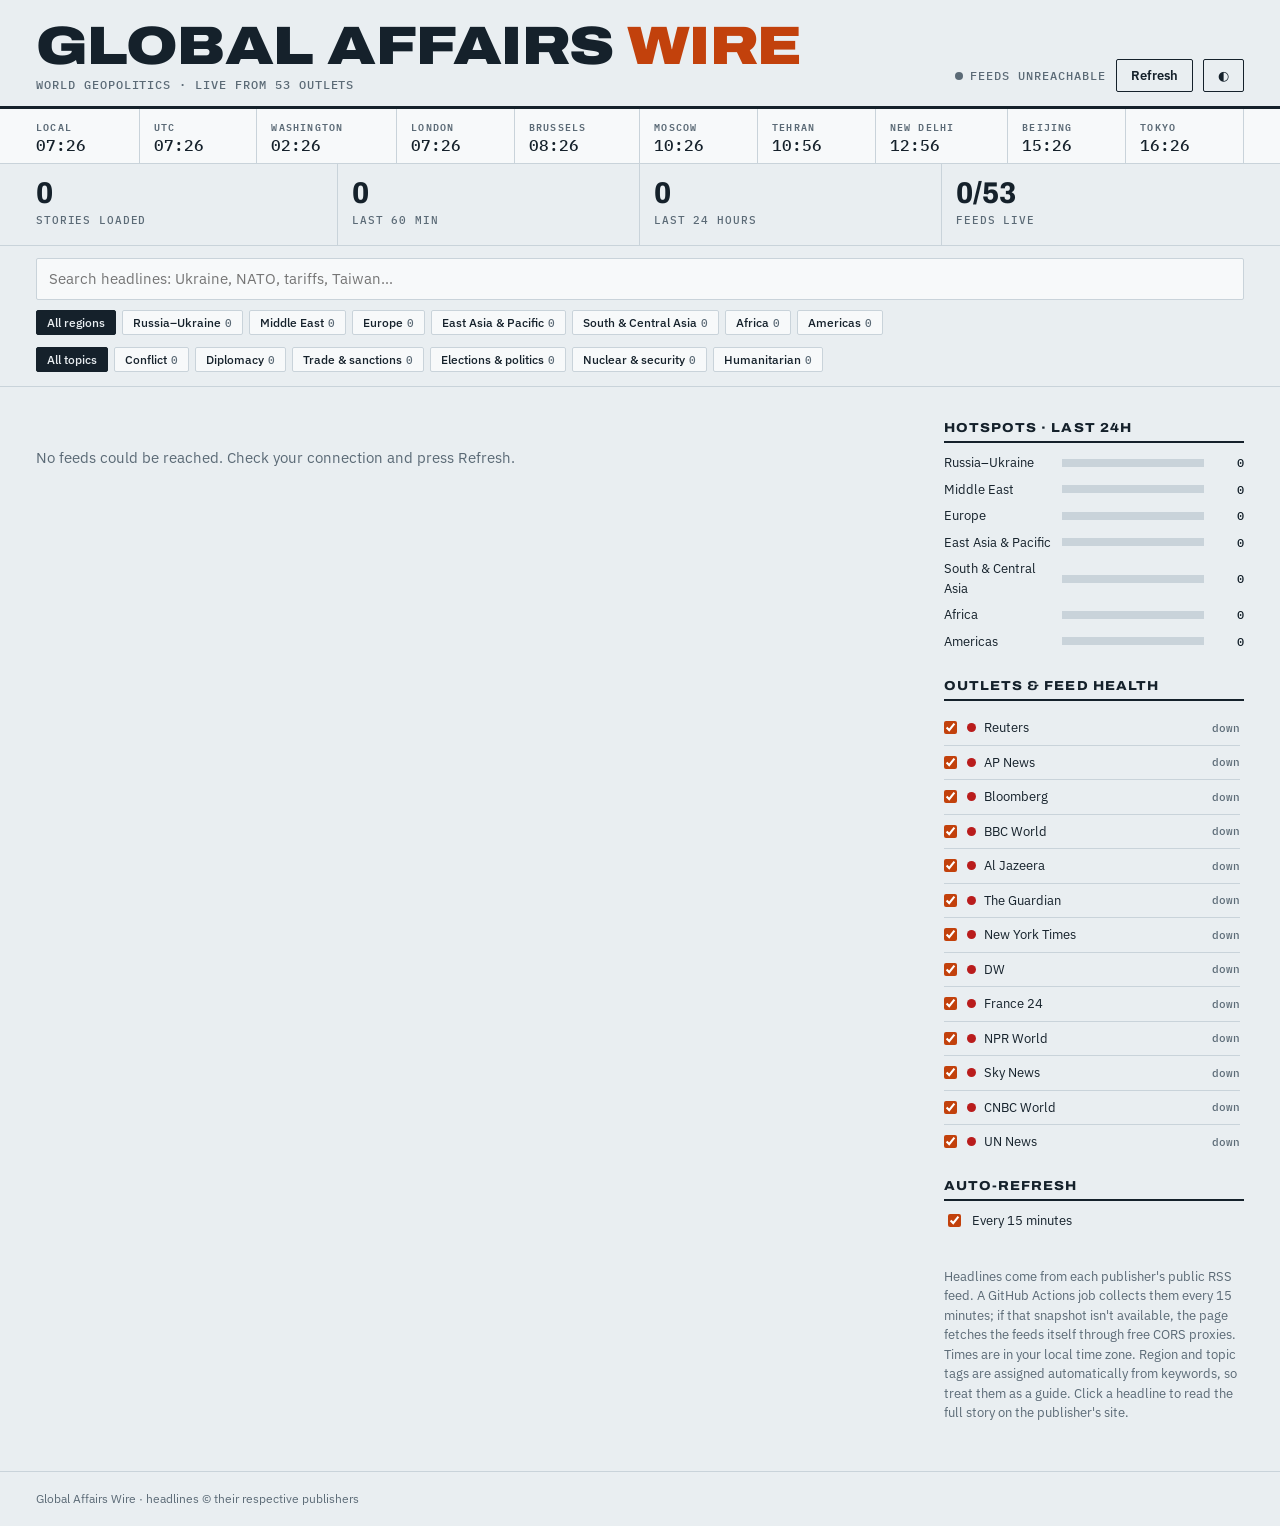
==== commit f1b3a9e9: "Drop Euractiv and Americas Quarterly (block GitHub runners) Co-Authored-By: Claude Opus 5.5 <noreply" ====
--- a/index.html
+++ b/index.html
@@ -243,7 +243,6 @@
   {id:"ft", name:"Financial Times", url:"https://www.ft.com/world?format=rss"},
   {id:"lemonde", name:"Le Monde", url:"https://www.lemonde.fr/en/international/rss_full.xml"},
   {id:"euobs", name:"EUobserver", url:"https://euobserver.com/feed/"},
-  {id:"euractiv", name:"Euractiv", url:"https://www.euractiv.com/feed"},
   {id:"birn", name:"Balkan Insight", url:"https://balkaninsight.com/feed/"},
   {id:"cbc", name:"CBC World", url:"https://www.cbc.ca/webfeed/rss/rss-world"},
   {id:"globe", name:"Globe and Mail", url:"https://www.theglobeandmail.com/arc/outboundfeeds/rss/category/world/"},
@@ -257,7 +256,6 @@
   {id:"ndtv", name:"NDTV World", url:"https://feeds.feedburner.com/ndtvnews-world-news"},
   {id:"print", name:"ThePrint", url:"https://theprint.in/category/world/feed/"},
   {id:"merco", name:"MercoPress", url:"https://en.mercopress.com/rss/"},
-  {id:"aq", name:"Americas Quarterly", url:"https://www.americasquarterly.org/feed/"},
   {id:"maverick", name:"Daily Maverick", url:"https://www.dailymaverick.co.za/rss"},
   {id:"fa", name:"Foreign Affairs", url:"https://www.foreignaffairs.com/rss.xml"},
   {id:"icg", name:"Crisis Group", url:"https://www.crisisgroup.org/rss"},
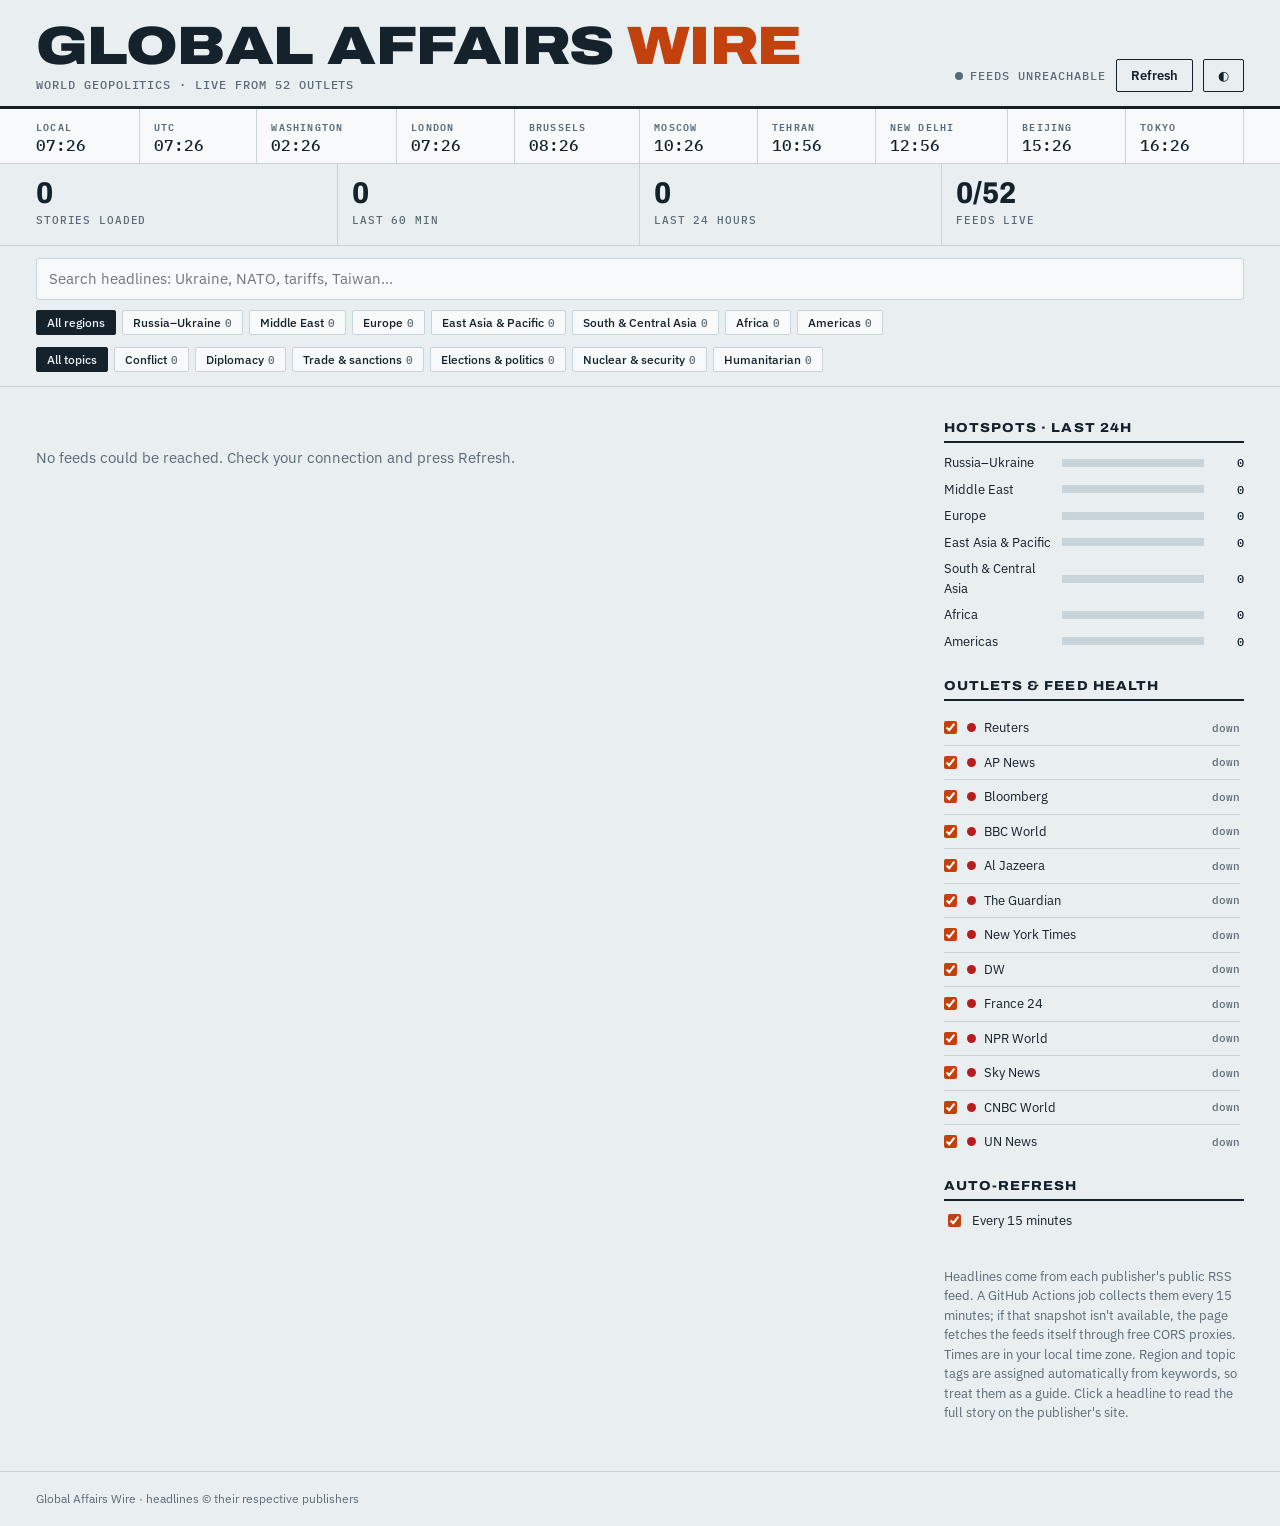
==== commit d8719dcf: "Drop CBC World (times out from GitHub runners) Co-Authored-By: Claude Opus 5.5 <noreply@anthropic.co" ====
--- a/index.html
+++ b/index.html
@@ -244,7 +244,6 @@
   {id:"lemonde", name:"Le Monde", url:"https://www.lemonde.fr/en/international/rss_full.xml"},
   {id:"euobs", name:"EUobserver", url:"https://euobserver.com/feed/"},
   {id:"birn", name:"Balkan Insight", url:"https://balkaninsight.com/feed/"},
-  {id:"cbc", name:"CBC World", url:"https://www.cbc.ca/webfeed/rss/rss-world"},
   {id:"globe", name:"Globe and Mail", url:"https://www.theglobeandmail.com/arc/outboundfeeds/rss/category/world/"},
   {id:"global", name:"Global News", url:"https://globalnews.ca/world/feed/"},
   {id:"smh", name:"Sydney Morning Herald", url:"https://www.smh.com.au/rss/world.xml"},
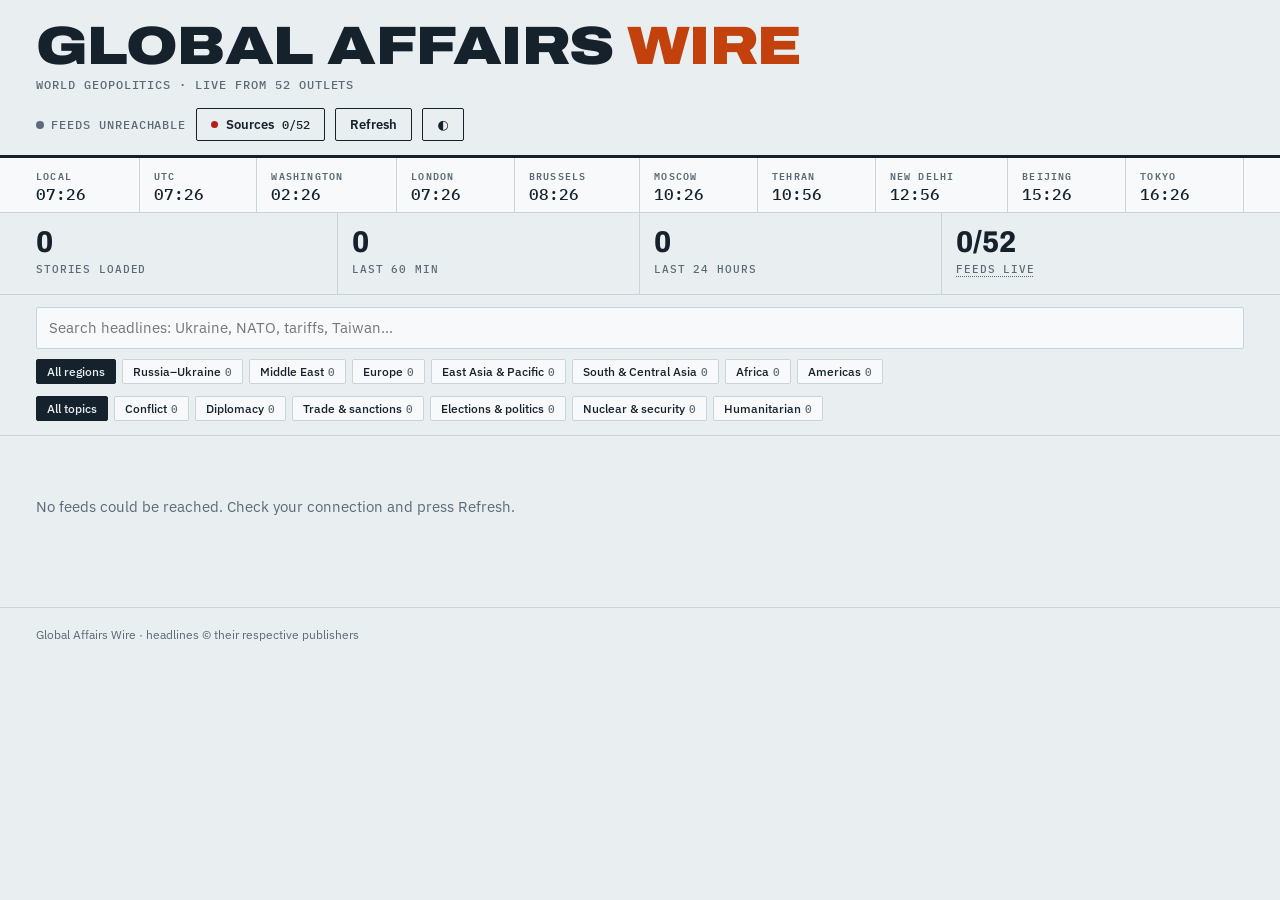
==== commit 96a7405d: "Move hotspots and feed health into a slide-out Sources panel; news gets full width Co-Authored-By: C" ====
--- a/index.html
+++ b/index.html
@@ -77,7 +77,7 @@
 .chip[aria-pressed="true"] small{color:inherit;opacity:.75}
 
 /* Main grid */
-main .wrap{display:grid;grid-template-columns:minmax(0,1fr) 300px;gap:32px;padding-block:20px 48px}
+main .wrap{padding-block:20px 48px}
 .feed{min-width:0}
 .day{font:700 12px var(--mono);letter-spacing:.12em;text-transform:uppercase;color:var(--muted);padding:18px 0 6px;border-bottom:1px solid var(--ink)}
 .day:first-child{padding-top:0}
@@ -98,14 +98,13 @@
 .more{margin:20px 0 0}
 
 /* Sidebar */
-aside{display:flex;flex-direction:column;gap:28px;min-width:0}
-aside h2{margin:0 0 10px;font:800 13px var(--display);font-stretch:110%;letter-spacing:.08em;text-transform:uppercase;padding-bottom:6px;border-bottom:2px solid var(--ink)}
+.drawer-body h2{margin:0 0 10px;font:800 13px var(--display);font-stretch:110%;letter-spacing:.08em;text-transform:uppercase;padding-bottom:6px;border-bottom:2px solid var(--ink)}
 .bars{display:flex;flex-direction:column;gap:7px}
 .bar{display:grid;grid-template-columns:110px minmax(0,1fr) 32px;gap:8px;align-items:center;font-size:13px;cursor:pointer;background:none;border:0;padding:0;text-align:left}
 .bar i{display:block;height:8px;background:var(--line);position:relative}
 .bar i::after{content:"";position:absolute;inset:0 auto 0 0;width:var(--w,0%);background:var(--accent)}
 .bar b{font:500 12px var(--mono);text-align:right;font-variant-numeric:tabular-nums}
-.outlets{display:flex;flex-direction:column;max-height:440px;overflow-y:auto;padding-right:4px}
+.outlets{display:flex;flex-direction:column}
 .outlet{display:grid;grid-template-columns:auto minmax(0,1fr) auto;gap:10px;align-items:center;padding:7px 0;border-bottom:1px solid var(--line);font-size:13px;cursor:pointer}
 .outlet input{accent-color:var(--accent);margin:0}
 .health{width:9px;height:9px;border-radius:50%;background:var(--line)}
@@ -116,11 +115,6 @@
 .toggle input{accent-color:var(--accent)}
 footer{border-top:1px solid var(--line);padding-block:18px;color:var(--muted);font-size:12px}
 
-@media (max-width:860px){
-  main .wrap{grid-template-columns:minmax(0,1fr)}
-  aside{order:-1}
-  details.side-panel:not([open]) > :not(summary){display:none}
-}
 @media (max-width:560px){
   .stats .wrap{grid-template-columns:repeat(2,1fr)}
   .stat:nth-child(2){border-right:0}
@@ -130,11 +124,22 @@
   .story h3{font-size:16.5px}
   .bar{grid-template-columns:96px minmax(0,1fr) 28px}
 }
-details.side-panel summary{cursor:pointer;font:800 13px var(--display);font-stretch:110%;letter-spacing:.08em;text-transform:uppercase;padding:6px 0;border-bottom:2px solid var(--ink);list-style:none}
-details.side-panel summary::-webkit-details-marker{display:none}
-details.side-panel summary::after{content:" +";color:var(--accent)}
-details.side-panel[open] summary::after{content:" −"}
-@media (min-width:861px){details.side-panel summary{display:none}}
+/* Sources drawer: hotspots, outlets & feed health, auto-refresh */
+.src-btn{display:inline-flex;align-items:center;gap:8px}
+.src-btn b{font:500 12px var(--mono);font-variant-numeric:tabular-nums}
+.src-btn .dot{width:7px;height:7px}
+.src-btn.ok .dot{background:var(--fresh)}.src-btn.warn .dot{background:var(--warn)}.src-btn.bad .dot{background:var(--bad)}
+.stat.clickable{cursor:pointer}
+.stat.clickable span{text-decoration:underline dotted;text-underline-offset:3px}
+.scrim{position:fixed;inset:0;z-index:20;background:color-mix(in srgb,var(--ink) 45%,transparent);opacity:0;pointer-events:none;transition:opacity .2s ease}
+.drawer{position:fixed;top:0;right:0;bottom:0;z-index:21;width:min(400px,100%);display:flex;flex-direction:column;background:var(--panel);border-left:2px solid var(--ink);transform:translateX(100%);transition:transform .25s ease;padding-top:env(safe-area-inset-top,0px);padding-bottom:env(safe-area-inset-bottom,0px);padding-right:env(safe-area-inset-right,0px)}
+body.drawer-open{overflow:hidden}
+body.drawer-open .scrim{opacity:1;pointer-events:auto}
+body.drawer-open .drawer{transform:none}
+.drawer-head{display:flex;align-items:center;justify-content:space-between;gap:12px;padding:14px 18px;border-bottom:2px solid var(--ink)}
+.drawer-head h2{margin:0;font:900 20px var(--display);font-stretch:112%;text-transform:uppercase;letter-spacing:.01em}
+.drawer-close{border:0;background:none;font:400 26px/1 var(--body);cursor:pointer;padding:4px 8px;color:var(--ink)}
+.drawer-body{flex:1;overflow-y:auto;padding:18px;display:flex;flex-direction:column;gap:28px;overscroll-behavior:contain}
 @media (prefers-reduced-motion:reduce){*{animation:none!important;transition:none!important}}
 </style>
 </head>
@@ -148,6 +153,7 @@
     </div>
     <div class="mast-right">
       <span class="live" id="liveState"><span class="dot"></span><span id="liveText">Connecting</span></span>
+      <button class="btn src-btn" id="srcBtn" type="button" aria-haspopup="dialog" aria-controls="drawer"><span class="dot"></span>Sources <b id="srcBadge">–</b></button>
       <button class="btn" id="refreshBtn" type="button">Refresh</button>
       <button class="btn" id="themeBtn" type="button" aria-label="Toggle dark mode">◐</button>
     </div>
@@ -161,7 +167,7 @@
     <div class="stat"><strong id="sTotal">–</strong><span>Stories loaded</span></div>
     <div class="stat"><strong id="s60">–</strong><span>Last 60 min</span></div>
     <div class="stat"><strong id="s24">–</strong><span>Last 24 hours</span></div>
-    <div class="stat"><strong id="sFeeds">–</strong><span>Feeds live</span></div>
+    <div class="stat clickable" id="feedsStat" role="button" tabindex="0" title="Show sources and feed health"><strong id="sFeeds">–</strong><span>Feeds live</span></div>
   </div>
 </section>
 
@@ -181,29 +187,32 @@
       <div class="empty">Loading headlines from public RSS feeds…</div>
     </section>
 
-    <aside>
-      <details class="side-panel" id="sidePanel">
-        <summary>Regions, outlets &amp; feed health</summary>
-        <div style="display:flex;flex-direction:column;gap:28px;margin-top:14px">
-          <div>
-            <h2>Hotspots · last 24h</h2>
-            <div class="bars" id="bars"></div>
-          </div>
-          <div>
-            <h2>Outlets &amp; feed health</h2>
-            <div class="outlets" id="outlets"></div>
-          </div>
-          <div>
-            <h2>Auto-refresh</h2>
-            <label class="toggle"><input type="checkbox" id="autoRef" checked> Every 15 minutes</label>
-            <p class="note" id="nextRef"></p>
-          </div>
-          <p class="note">Headlines come from each publisher's public RSS feed. A GitHub Actions job collects them every 15 minutes; if that snapshot isn't available, the page fetches the feeds itself through free CORS proxies. Times are in your local time zone. Region and topic tags are assigned automatically from keywords, so treat them as a guide. Click a headline to read the full story on the publisher's site.</p>
-        </div>
-      </details>
-    </aside>
   </div>
 </main>
+
+<div class="scrim" id="scrim"></div>
+<aside class="drawer" id="drawer" role="dialog" aria-modal="true" aria-labelledby="drawerTitle" inert>
+  <div class="drawer-head">
+    <h2 id="drawerTitle">Sources</h2>
+    <button class="drawer-close" id="drawerClose" type="button" aria-label="Close">×</button>
+  </div>
+  <div class="drawer-body">
+    <div>
+      <h2>Hotspots · last 24h</h2>
+      <div class="bars" id="bars"></div>
+    </div>
+    <div>
+      <h2>Outlets &amp; feed health</h2>
+      <div class="outlets" id="outlets"></div>
+    </div>
+    <div>
+      <h2>Auto-refresh</h2>
+      <label class="toggle"><input type="checkbox" id="autoRef" checked> Every 15 minutes</label>
+      <p class="note" id="nextRef"></p>
+    </div>
+    <p class="note">Headlines come from each publisher's public RSS feed. A GitHub Actions job collects them every 15 minutes; if that snapshot isn't available, the page fetches the feeds itself through free CORS proxies. Times are in your local time zone. Region and topic tags are assigned automatically from keywords, so treat them as a guide. Click a headline to read the full story on the publisher's site.</p>
+  </div>
+</aside>
 
 <footer><div class="wrap">Global Affairs Wire · headlines © their respective publishers</div></footer>
 
@@ -546,6 +555,8 @@
   const active = FEEDS.filter(f => !state.disabled.has(f.id));
   const live = active.filter(f => state.health[f.id] && state.health[f.id].status !== "fail").length;
   $("sFeeds").textContent = live + "/" + active.length;
+  $("srcBadge").textContent = live + "/" + active.length;
+  $("srcBtn").className = "btn src-btn " + (!Object.keys(state.health).length ? "" : live === active.length ? "ok" : live >= active.length * 0.8 ? "warn" : "bad");
 
   renderChips(base);
   renderBars(base, now);
@@ -633,7 +644,7 @@
 $("q").addEventListener("input", e => { state.q = e.target.value; state.shown = 80; render(); });
 $("regionChips").addEventListener("click", e => { const b = e.target.closest(".chip"); if (!b) return; state.region = b.dataset.v; LS.set("region", state.region); state.shown = 80; render(); });
 $("topicChips").addEventListener("click", e => { const b = e.target.closest(".chip"); if (!b) return; state.topic = b.dataset.v; LS.set("topic", state.topic); state.shown = 80; render(); });
-$("bars").addEventListener("click", e => { const b = e.target.closest(".bar"); if (!b) return; state.region = b.dataset.v; LS.set("region", state.region); render(); window.scrollTo({top: $("feed").offsetTop - 140, behavior: "smooth"}); });
+$("bars").addEventListener("click", e => { const b = e.target.closest(".bar"); if (!b) return; state.region = b.dataset.v; LS.set("region", state.region); render(); closeDrawer(); window.scrollTo({top: $("feed").offsetTop - 140, behavior: "smooth"}); });
 $("outlets").addEventListener("change", e => {
   const id = e.target.dataset.id; if (!id) return;
   if (e.target.checked){ state.disabled.delete(id); LS.set("disabled", [...state.disabled]); const f = FEEDS.find(x => x.id === id); if (!state.snap) loadFeed(f).then(items => { state.stories = mergeStories(items, state.stories.filter(s => s.feed !== id)); render(); }); }
@@ -654,8 +665,28 @@
 };
 
 /* Sidebar open on desktop, collapsed on phones */
-$("sidePanel").open = matchMedia("(min-width:861px)").matches;
-matchMedia("(min-width:861px)").addEventListener("change", e => { if (e.matches) $("sidePanel").open = true; });
+/* Sources drawer */
+let lastFocus = null;
+function openDrawer(){
+  lastFocus = document.activeElement;
+  $("drawer").inert = false;
+  document.body.classList.add("drawer-open");
+  $("srcBtn").setAttribute("aria-expanded", "true");
+  setTimeout(() => $("drawerClose").focus(), 50);
+}
+function closeDrawer(){
+  if (!document.body.classList.contains("drawer-open")) return;
+  document.body.classList.remove("drawer-open");
+  $("drawer").inert = true;
+  $("srcBtn").setAttribute("aria-expanded", "false");
+  if (lastFocus) lastFocus.focus();
+}
+$("srcBtn").onclick = openDrawer;
+$("feedsStat").onclick = openDrawer;
+$("feedsStat").addEventListener("keydown", e => { if (e.key === "Enter" || e.key === " "){ e.preventDefault(); openDrawer(); } });
+$("drawerClose").onclick = closeDrawer;
+$("scrim").onclick = closeDrawer;
+document.addEventListener("keydown", e => { if (e.key === "Escape") closeDrawer(); });
 
 $("feedTotal").textContent = FEEDS.length;
 render();
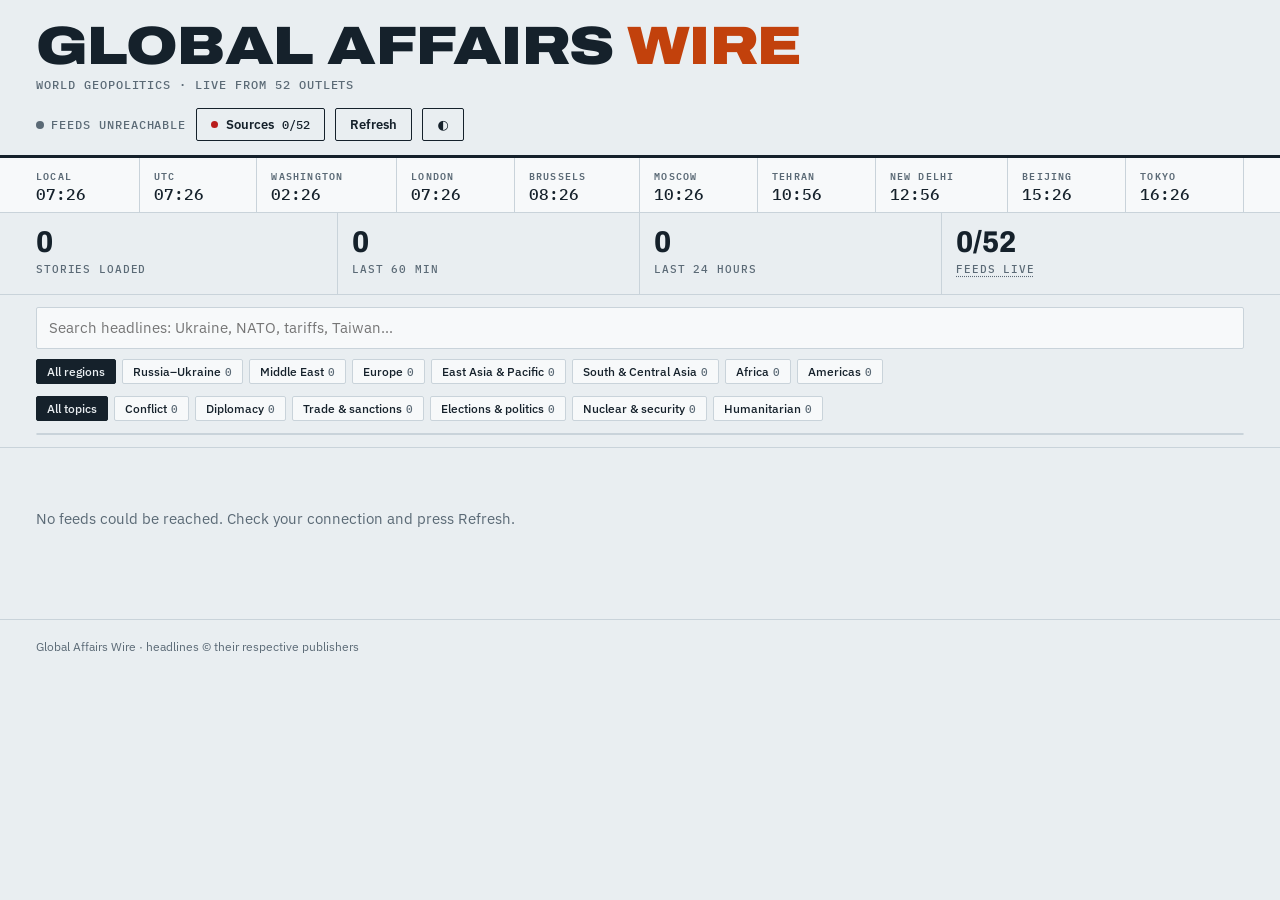
==== commit ec3a1f49: "Add commodity price strip: gold, silver, oil, gas, metals, grains, India gold and silver Co-Authored" ====
--- a/index.html
+++ b/index.html
@@ -75,6 +75,20 @@
 .chip small{font:500 11px var(--mono);color:var(--muted);margin-left:4px}
 .chip[aria-pressed="true"]{background:var(--ink);color:var(--bg);border-color:var(--ink)}
 .chip[aria-pressed="true"] small{color:inherit;opacity:.75}
+
+/* Commodity strip */
+.ticker{display:flex;overflow-x:auto;scrollbar-width:thin;border:1px solid var(--line);background:var(--panel);border-radius:2px}
+.tk{flex:0 0 auto;display:grid;grid-template-columns:auto auto;align-items:baseline;column-gap:10px;row-gap:1px;padding:6px 12px 5px;border-right:1px solid var(--line)}
+.tk:last-child{border-right:0}
+.tk .n{grid-column:1/3;font:600 10px var(--mono);letter-spacing:.08em;text-transform:uppercase;color:var(--muted);white-space:nowrap}
+.tk .n small{font-size:9px;letter-spacing:.04em;opacity:.8;text-transform:none}
+.tk.in .n{color:var(--accent)}
+.tk .p{font:600 15px var(--mono);font-variant-numeric:tabular-nums;white-space:nowrap}
+.tk .c{font:500 12px var(--mono);font-variant-numeric:tabular-nums;white-space:nowrap}
+.tk .s{grid-column:1/3;display:block;height:14px}
+.tk .s svg{display:block;width:100%;height:14px}
+.tk.meta{align-content:center}
+.up{color:var(--fresh)}.dn{color:var(--bad)}.flat{color:var(--muted)}
 
 /* Main grid */
 main .wrap{padding-block:20px 48px}
@@ -116,6 +130,9 @@
 footer{border-top:1px solid var(--line);padding-block:18px;color:var(--muted);font-size:12px}
 
 @media (max-width:560px){
+  .controls{position:static}
+  .tk{padding:5px 10px 4px}
+  .tk .p{font-size:14px}
   .stats .wrap{grid-template-columns:repeat(2,1fr)}
   .stat:nth-child(2){border-right:0}
   .stat:nth-child(3){padding-left:0}
@@ -178,6 +195,7 @@
     </div>
     <div class="chips" id="regionChips" role="group" aria-label="Filter by region"></div>
     <div class="chips" id="topicChips" role="group" aria-label="Filter by topic"></div>
+    <div class="ticker" id="ticker" role="region" aria-label="Commodity prices" hidden></div>
   </div>
 </div>
 
@@ -465,8 +483,47 @@
   state.snap = true;
 }
 
+/* Commodity prices (data/markets.json, built by the same GitHub Actions job) */
+async function loadMarkets(){
+  try {
+    const r = await fetch("data/markets.json?t=" + Date.now(), {cache:"no-store"});
+    if (!r.ok) return;
+    renderMarkets(await r.json());
+  } catch {}
+}
+function fmtPrice(i){
+  if (i.currency === "INR") return "₹" + Math.round(i.price).toLocaleString("en-IN");
+  const d = i.id === "usdinr" ? 2 : i.price >= 1000 ? 0 : i.price >= 10 ? 2 : 3;
+  return i.price.toLocaleString("en-US", {minimumFractionDigits:d, maximumFractionDigits:d});
+}
+function sparkline(vals){
+  if (!vals || vals.length < 2) return "";
+  const w = 100, h = 14, min = Math.min(...vals), max = Math.max(...vals), rng = max - min || 1;
+  const pts = vals.map((v, i) => `${(i / (vals.length - 1) * w).toFixed(1)},${(h - 1.5 - (v - min) / rng * (h - 3)).toFixed(1)}`).join(" ");
+  return `<svg viewBox="0 0 ${w} ${h}" preserveAspectRatio="none" aria-hidden="true"><polyline points="${pts}" fill="none" stroke="currentColor" stroke-width="1.4" vector-effect="non-scaling-stroke" stroke-linejoin="round"/></svg>`;
+}
+function renderMarkets(j){
+  const el = $("ticker");
+  if (!j || !Array.isArray(j.items) || !j.items.length){ el.hidden = true; return; }
+  const when = t => new Date(t).toLocaleString([], {weekday:"short", hour:"2-digit", minute:"2-digit"});
+  el.innerHTML = j.items.map(i => {
+    const ch = i.prev ? (i.price - i.prev) / i.prev * 100 : null;
+    const cls = ch == null ? "flat" : ch > 0.005 ? "up" : ch < -0.005 ? "dn" : "flat";
+    const chTxt = ch == null ? "–" : (ch > 0 ? "▲ +" : ch < 0 ? "▼ " : "") + ch.toFixed(2) + "%";
+    const unit = i.group === "India" ? i.unit + " ex-GST" : i.unit;
+    const tip = [i.name, unit, i.withGst ? `₹${i.withGst.toLocaleString("en-IN")} incl. ${Math.round((j.indiaGst || .03) * 100)}% GST` : "", `last trade ${when(i.asOf)}`, i.source, i.stale ? "last known value" : ""].filter(Boolean).join(" · ");
+    return `<div class="tk${i.group === "India" ? " in" : ""}" title="${esc(tip)}">
+      <span class="n">${esc(i.name)} <small>${esc(unit)}</small></span>
+      <span class="p">${fmtPrice(i)}</span><span class="c ${cls}">${chTxt}</span>
+      <span class="s ${cls}">${sparkline(i.spark)}</span>
+    </div>`;
+  }).join("") + `<div class="tk meta"><span class="n">Futures · delayed · vs prev. close</span><span class="c flat">Updated ${fmtTime(Date.parse(j.generated))}</span></div>`;
+  el.hidden = false;
+}
+
 async function loadAll(){
   if (state.loading) return;
+  loadMarkets();
   state.loading = true;
   $("refreshBtn").disabled = true;
   setLive("Updating", false);
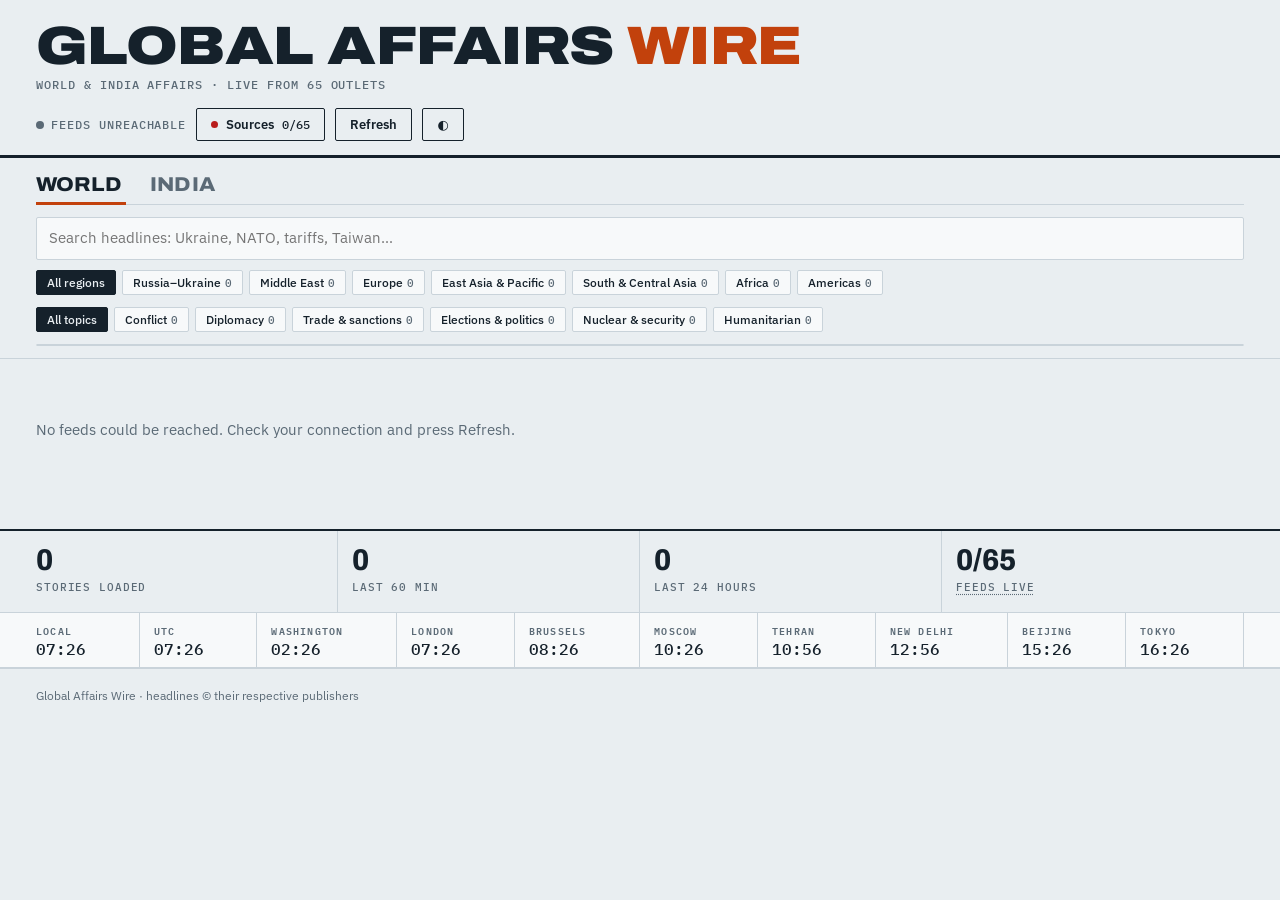
==== commit 79b51f8c: "Add World and India tabs with 13 Indian outlets; move clocks and stats to the bottom Co-Authored-By:" ====
--- a/index.html
+++ b/index.html
@@ -49,6 +49,7 @@
 
 /* Clock strip */
 .clocks{border-bottom:1px solid var(--line);background:var(--panel)}
+.stats{border-top:2px solid var(--ink)}
 .clocks .wrap{display:flex;gap:0;overflow-x:auto;scrollbar-width:none}
 .clock{flex:1 0 auto;padding:8px 14px;border-right:1px solid var(--line);display:flex;flex-direction:column;min-width:96px}
 .clock:first-child{padding-left:0}
@@ -75,6 +76,15 @@
 .chip small{font:500 11px var(--mono);color:var(--muted);margin-left:4px}
 .chip[aria-pressed="true"]{background:var(--ink);color:var(--bg);border-color:var(--ink)}
 .chip[aria-pressed="true"] small{color:inherit;opacity:.75}
+
+/* Edition tabs */
+.tabs{display:flex;gap:24px;border-bottom:1px solid var(--line);margin-bottom:2px}
+.tab{background:none;border:0;padding:4px 0 8px;cursor:pointer;font:800 20px/1 var(--display);font-stretch:110%;text-transform:uppercase;letter-spacing:.01em;color:var(--muted);border-bottom:3px solid transparent;margin-bottom:-1px}
+.tab small{font:500 12px var(--mono);letter-spacing:0;margin-left:4px;vertical-align:2px}
+.tab[aria-selected="true"]{color:var(--ink);border-bottom-color:var(--accent)}
+.tab:hover{color:var(--ink)}
+.outlet-group{font:700 11px var(--mono);letter-spacing:.1em;text-transform:uppercase;color:var(--muted);padding:12px 0 4px}
+.outlet-group:first-child{padding-top:0}
 
 /* Commodity strip */
 .ticker{display:flex;overflow-x:auto;scrollbar-width:thin;border:1px solid var(--line);background:var(--panel);border-radius:2px}
@@ -166,7 +176,7 @@
   <div class="wrap">
     <div class="brand">
       <h1>Global Affairs <span>Wire</span></h1>
-      <p>World geopolitics · live from <span id="feedTotal">16</span> outlets</p>
+      <p>World &amp; India affairs · live from <span id="feedTotal">16</span> outlets</p>
     </div>
     <div class="mast-right">
       <span class="live" id="liveState"><span class="dot"></span><span id="liveText">Connecting</span></span>
@@ -177,7 +187,31 @@
   </div>
 </header>
 
-<div class="clocks" aria-label="World clocks"><div class="wrap" id="clocks"></div></div>
+
+
+<div class="controls">
+  <div class="wrap">
+    <div class="tabs" role="tablist" aria-label="Edition">
+      <button type="button" role="tab" class="tab" data-ed="world" id="tab-world">World <small id="cnt-world"></small></button>
+      <button type="button" role="tab" class="tab" data-ed="india" id="tab-india">India <small id="cnt-india"></small></button>
+    </div>
+    <div class="search">
+      <input id="q" type="search" placeholder="Search headlines: Ukraine, NATO, tariffs, Taiwan…" autocomplete="off" aria-label="Search headlines">
+    </div>
+    <div class="chips" id="regionChips" role="group" aria-label="Filter by region"></div>
+    <div class="chips" id="topicChips" role="group" aria-label="Filter by topic"></div>
+    <div class="ticker" id="ticker" role="region" aria-label="Commodity prices" hidden></div>
+  </div>
+</div>
+
+<main>
+  <div class="wrap">
+    <section class="feed" id="feed" aria-live="polite">
+      <div class="empty">Loading headlines from public RSS feeds…</div>
+    </section>
+
+  </div>
+</main>
 
 <section class="stats" aria-label="Summary">
   <div class="wrap">
@@ -187,26 +221,7 @@
     <div class="stat clickable" id="feedsStat" role="button" tabindex="0" title="Show sources and feed health"><strong id="sFeeds">–</strong><span>Feeds live</span></div>
   </div>
 </section>
-
-<div class="controls">
-  <div class="wrap">
-    <div class="search">
-      <input id="q" type="search" placeholder="Search headlines: Ukraine, NATO, tariffs, Taiwan…" autocomplete="off" aria-label="Search headlines">
-    </div>
-    <div class="chips" id="regionChips" role="group" aria-label="Filter by region"></div>
-    <div class="chips" id="topicChips" role="group" aria-label="Filter by topic"></div>
-    <div class="ticker" id="ticker" role="region" aria-label="Commodity prices" hidden></div>
-  </div>
-</div>
-
-<main>
-  <div class="wrap">
-    <section class="feed" id="feed" aria-live="polite">
-      <div class="empty">Loading headlines from public RSS feeds…</div>
-    </section>
-
-  </div>
-</main>
+<div class="clocks" aria-label="World clocks"><div class="wrap" id="clocks"></div></div>
 
 <div class="scrim" id="scrim"></div>
 <aside class="drawer" id="drawer" role="dialog" aria-modal="true" aria-labelledby="drawerTitle" inert>
@@ -240,58 +255,71 @@
 
 /* ---------- Sources ---------- */
 const FEEDS = [
-  {id:"reuters", name:"Reuters", url:"https://news.google.com/rss/search?q=when:24h+site:reuters.com/world&ceid=US:en&hl=en-US&gl=US"},
-  {id:"ap", name:"AP News", url:"https://news.google.com/rss/search?q=when%3A24h%20site%3Aapnews.com%20%28war%20OR%20ceasefire%20OR%20diplomacy%20OR%20sanctions%20OR%20NATO%20OR%20election%20OR%20minister%20OR%20president%20OR%20military%20OR%20summit%20OR%20tariffs%29&ceid=US:en&hl=en-US&gl=US"},
-  {id:"bbg", name:"Bloomberg", url:"https://news.google.com/rss/search?q=when%3A24h%20site%3Abloomberg.com%20%28war%20OR%20ceasefire%20OR%20diplomacy%20OR%20sanctions%20OR%20NATO%20OR%20election%20OR%20minister%20OR%20president%20OR%20military%20OR%20summit%20OR%20tariffs%29&ceid=US:en&hl=en-US&gl=US"},
-  {id:"bbc", name:"BBC World", url:"https://feeds.bbci.co.uk/news/world/rss.xml"},
-  {id:"aj", name:"Al Jazeera", url:"https://www.aljazeera.com/xml/rss/all.xml"},
-  {id:"grd", name:"The Guardian", url:"https://www.theguardian.com/world/rss"},
-  {id:"nyt", name:"New York Times", url:"https://rss.nytimes.com/services/xml/rss/nyt/World.xml"},
-  {id:"dw", name:"DW", url:"https://rss.dw.com/rdf/rss-en-top"},
-  {id:"f24", name:"France 24", url:"https://www.france24.com/en/monde/rss"},
-  {id:"npr", name:"NPR World", url:"https://feeds.npr.org/1004/rss.xml"},
-  {id:"sky", name:"Sky News", url:"https://feeds.skynews.com/feeds/rss/world.xml"},
-  {id:"cnbc", name:"CNBC World", url:"https://www.cnbc.com/id/100727362/device/rss/rss.html"},
-  {id:"un", name:"UN News", url:"https://news.un.org/feed/subscribe/en/news/all/rss.xml"},
-  {id:"fp", name:"Foreign Policy", url:"https://foreignpolicy.com/feed/"},
-  {id:"dip", name:"The Diplomat", url:"https://thediplomat.com/feed/"},
-  {id:"wotr", name:"War on the Rocks", url:"https://warontherocks.com/feed/"},
-  {id:"hindu", name:"The Hindu", url:"https://www.thehindu.com/news/international/feeder/default.rss"},
-  {id:"scmp", name:"SCMP World", url:"https://www.scmp.com/rss/5/feed"},
-  {id:"abc", name:"ABC (Australia)", url:"https://www.abc.net.au/news/feed/104217382/rss.xml"},
-  {id:"at", name:"Asia Times", url:"https://asiatimes.com/feed/"},
-  {id:"nikkei", name:"Nikkei Asia", url:"https://asia.nikkei.com/rss/feed/nar"},
-  {id:"nyt-ap", name:"NYT Asia Pacific", url:"https://rss.nytimes.com/services/xml/rss/nyt/AsiaPacific.xml"},
-  {id:"cnbc-eu", name:"CNBC Europe", url:"https://www.cnbc.com/id/19794221/device/rss/rss.html"},
-  {id:"cnbc-ap", name:"CNBC Asia-Pacific", url:"https://www.cnbc.com/id/19832390/device/rss/rss.html"},
-  {id:"euronews", name:"Euronews", url:"https://www.euronews.com/rss"},
-  {id:"rfi", name:"RFI", url:"https://www.rfi.fr/en/international/rss"},
-  {id:"upi", name:"UPI World", url:"https://rss.upi.com/news/tn_int.rss"},
-  {id:"ft", name:"Financial Times", url:"https://www.ft.com/world?format=rss"},
-  {id:"lemonde", name:"Le Monde", url:"https://www.lemonde.fr/en/international/rss_full.xml"},
-  {id:"euobs", name:"EUobserver", url:"https://euobserver.com/feed/"},
-  {id:"birn", name:"Balkan Insight", url:"https://balkaninsight.com/feed/"},
-  {id:"globe", name:"Globe and Mail", url:"https://www.theglobeandmail.com/arc/outboundfeeds/rss/category/world/"},
-  {id:"global", name:"Global News", url:"https://globalnews.ca/world/feed/"},
-  {id:"smh", name:"Sydney Morning Herald", url:"https://www.smh.com.au/rss/world.xml"},
-  {id:"sbs", name:"SBS News", url:"https://www.sbs.com.au/news/topic/world/feed"},
-  {id:"jt", name:"Japan Times", url:"https://www.japantimes.co.jp/feed/"},
-  {id:"mandala", name:"New Mandala", url:"https://www.newmandala.org/feed/"},
-  {id:"sentinel", name:"Asia Sentinel", url:"https://www.asiasentinel.com/feed"},
-  {id:"toi", name:"Times of India", url:"https://timesofindia.indiatimes.com/rssfeeds/296589292.cms"},
-  {id:"ndtv", name:"NDTV World", url:"https://feeds.feedburner.com/ndtvnews-world-news"},
-  {id:"print", name:"ThePrint", url:"https://theprint.in/category/world/feed/"},
-  {id:"merco", name:"MercoPress", url:"https://en.mercopress.com/rss/"},
-  {id:"maverick", name:"Daily Maverick", url:"https://www.dailymaverick.co.za/rss"},
-  {id:"fa", name:"Foreign Affairs", url:"https://www.foreignaffairs.com/rss.xml"},
-  {id:"icg", name:"Crisis Group", url:"https://www.crisisgroup.org/rss"},
-  {id:"wpr", name:"World Politics Review", url:"https://www.worldpoliticsreview.com/feed/"},
-  {id:"ni", name:"National Interest", url:"https://nationalinterest.org/feed"},
-  {id:"lwj", name:"Long War Journal", url:"https://www.longwarjournal.org/feed"},
-  {id:"cipher", name:"The Cipher Brief", url:"https://www.thecipherbrief.com/feeds/feed.rss"},
-  {id:"bd", name:"Breaking Defense", url:"https://breakingdefense.com/feed/"},
-  {id:"twz", name:"The War Zone", url:"https://www.twz.com/feed"},
-  {id:"naval", name:"Naval News", url:"https://www.navalnews.com/feed/"}
+  {id:"reuters", name:"Reuters", url:"https://news.google.com/rss/search?q=when:24h+site:reuters.com/world&ceid=US:en&hl=en-US&gl=US", edition:"world"},
+  {id:"ap", name:"AP News", url:"https://news.google.com/rss/search?q=when%3A24h%20site%3Aapnews.com%20%28war%20OR%20ceasefire%20OR%20diplomacy%20OR%20sanctions%20OR%20NATO%20OR%20election%20OR%20minister%20OR%20president%20OR%20military%20OR%20summit%20OR%20tariffs%29&ceid=US:en&hl=en-US&gl=US", edition:"world"},
+  {id:"bbg", name:"Bloomberg", url:"https://news.google.com/rss/search?q=when%3A24h%20site%3Abloomberg.com%20%28war%20OR%20ceasefire%20OR%20diplomacy%20OR%20sanctions%20OR%20NATO%20OR%20election%20OR%20minister%20OR%20president%20OR%20military%20OR%20summit%20OR%20tariffs%29&ceid=US:en&hl=en-US&gl=US", edition:"world"},
+  {id:"bbc", name:"BBC World", url:"https://feeds.bbci.co.uk/news/world/rss.xml", edition:"world"},
+  {id:"aj", name:"Al Jazeera", url:"https://www.aljazeera.com/xml/rss/all.xml", edition:"world"},
+  {id:"grd", name:"The Guardian", url:"https://www.theguardian.com/world/rss", edition:"world"},
+  {id:"nyt", name:"New York Times", url:"https://rss.nytimes.com/services/xml/rss/nyt/World.xml", edition:"world"},
+  {id:"dw", name:"DW", url:"https://rss.dw.com/rdf/rss-en-top", edition:"world"},
+  {id:"f24", name:"France 24", url:"https://www.france24.com/en/monde/rss", edition:"world"},
+  {id:"npr", name:"NPR World", url:"https://feeds.npr.org/1004/rss.xml", edition:"world"},
+  {id:"sky", name:"Sky News", url:"https://feeds.skynews.com/feeds/rss/world.xml", edition:"world"},
+  {id:"cnbc", name:"CNBC World", url:"https://www.cnbc.com/id/100727362/device/rss/rss.html", edition:"world"},
+  {id:"un", name:"UN News", url:"https://news.un.org/feed/subscribe/en/news/all/rss.xml", edition:"world"},
+  {id:"fp", name:"Foreign Policy", url:"https://foreignpolicy.com/feed/", edition:"world"},
+  {id:"dip", name:"The Diplomat", url:"https://thediplomat.com/feed/", edition:"world"},
+  {id:"wotr", name:"War on the Rocks", url:"https://warontherocks.com/feed/", edition:"world"},
+  {id:"hindu", name:"The Hindu", url:"https://www.thehindu.com/news/international/feeder/default.rss", edition:"world"},
+  {id:"scmp", name:"SCMP World", url:"https://www.scmp.com/rss/5/feed", edition:"world"},
+  {id:"abc", name:"ABC (Australia)", url:"https://www.abc.net.au/news/feed/104217382/rss.xml", edition:"world"},
+  {id:"at", name:"Asia Times", url:"https://asiatimes.com/feed/", edition:"world"},
+  {id:"nikkei", name:"Nikkei Asia", url:"https://asia.nikkei.com/rss/feed/nar", edition:"world"},
+  {id:"nyt-ap", name:"NYT Asia Pacific", url:"https://rss.nytimes.com/services/xml/rss/nyt/AsiaPacific.xml", edition:"world"},
+  {id:"cnbc-eu", name:"CNBC Europe", url:"https://www.cnbc.com/id/19794221/device/rss/rss.html", edition:"world"},
+  {id:"cnbc-ap", name:"CNBC Asia-Pacific", url:"https://www.cnbc.com/id/19832390/device/rss/rss.html", edition:"world"},
+  {id:"euronews", name:"Euronews", url:"https://www.euronews.com/rss", edition:"world"},
+  {id:"rfi", name:"RFI", url:"https://www.rfi.fr/en/international/rss", edition:"world"},
+  {id:"upi", name:"UPI World", url:"https://rss.upi.com/news/tn_int.rss", edition:"world"},
+  {id:"ft", name:"Financial Times", url:"https://www.ft.com/world?format=rss", edition:"world"},
+  {id:"lemonde", name:"Le Monde", url:"https://www.lemonde.fr/en/international/rss_full.xml", edition:"world"},
+  {id:"euobs", name:"EUobserver", url:"https://euobserver.com/feed/", edition:"world"},
+  {id:"birn", name:"Balkan Insight", url:"https://balkaninsight.com/feed/", edition:"world"},
+  {id:"globe", name:"Globe and Mail", url:"https://www.theglobeandmail.com/arc/outboundfeeds/rss/category/world/", edition:"world"},
+  {id:"global", name:"Global News", url:"https://globalnews.ca/world/feed/", edition:"world"},
+  {id:"smh", name:"Sydney Morning Herald", url:"https://www.smh.com.au/rss/world.xml", edition:"world"},
+  {id:"sbs", name:"SBS News", url:"https://www.sbs.com.au/news/topic/world/feed", edition:"world"},
+  {id:"jt", name:"Japan Times", url:"https://www.japantimes.co.jp/feed/", edition:"world"},
+  {id:"mandala", name:"New Mandala", url:"https://www.newmandala.org/feed/", edition:"world"},
+  {id:"sentinel", name:"Asia Sentinel", url:"https://www.asiasentinel.com/feed", edition:"world"},
+  {id:"toi", name:"Times of India", url:"https://timesofindia.indiatimes.com/rssfeeds/296589292.cms", edition:"world"},
+  {id:"ndtv", name:"NDTV World", url:"https://feeds.feedburner.com/ndtvnews-world-news", edition:"world"},
+  {id:"print", name:"ThePrint", url:"https://theprint.in/category/world/feed/", edition:"world"},
+  {id:"merco", name:"MercoPress", url:"https://en.mercopress.com/rss/", edition:"world"},
+  {id:"maverick", name:"Daily Maverick", url:"https://www.dailymaverick.co.za/rss", edition:"world"},
+  {id:"fa", name:"Foreign Affairs", url:"https://www.foreignaffairs.com/rss.xml", edition:"world"},
+  {id:"icg", name:"Crisis Group", url:"https://www.crisisgroup.org/rss", edition:"world"},
+  {id:"wpr", name:"World Politics Review", url:"https://www.worldpoliticsreview.com/feed/", edition:"world"},
+  {id:"ni", name:"National Interest", url:"https://nationalinterest.org/feed", edition:"world"},
+  {id:"lwj", name:"Long War Journal", url:"https://www.longwarjournal.org/feed", edition:"world"},
+  {id:"cipher", name:"The Cipher Brief", url:"https://www.thecipherbrief.com/feeds/feed.rss", edition:"world"},
+  {id:"bd", name:"Breaking Defense", url:"https://breakingdefense.com/feed/", edition:"world"},
+  {id:"twz", name:"The War Zone", url:"https://www.twz.com/feed", edition:"world"},
+  {id:"naval", name:"Naval News", url:"https://www.navalnews.com/feed/", edition:"world"},
+  {id:"in-hindu", name:"The Hindu", url:"https://www.thehindu.com/news/national/feeder/default.rss", edition:"india"},
+  {id:"in-ie", name:"Indian Express", url:"https://indianexpress.com/section/india/feed/", edition:"india"},
+  {id:"in-ht", name:"Hindustan Times", url:"https://www.hindustantimes.com/feeds/rss/india-news/rssfeed.xml", edition:"india"},
+  {id:"in-toi", name:"Times of India", url:"https://timesofindia.indiatimes.com/rssfeeds/-2128936835.cms", edition:"india"},
+  {id:"in-ndtv", name:"NDTV", url:"https://feeds.feedburner.com/ndtvnews-india-news", edition:"india"},
+  {id:"in-it", name:"India Today", url:"https://www.indiatoday.in/rss/1206578", edition:"india"},
+  {id:"in-print", name:"ThePrint", url:"https://theprint.in/category/india/feed/", edition:"india"},
+  {id:"in-scroll", name:"Scroll", url:"https://feeds.feedburner.com/ScrollinArticles.rss", edition:"india"},
+  {id:"in-wire", name:"The Wire", url:"https://thewire.in/rss", edition:"india"},
+  {id:"in-mint", name:"Mint", url:"https://www.livemint.com/rss/politics", edition:"india"},
+  {id:"in-bs", name:"Business Standard", url:"https://www.business-standard.com/rss/latest.rss", edition:"india"},
+  {id:"in-frontline", name:"Frontline", url:"https://frontline.thehindu.com/feeder/default.rss", edition:"india"},
+  {id:"in-reuters", name:"Reuters India", url:"https://news.google.com/rss/search?q=when:24h+site:reuters.com/world/india&ceid=IN:en&hl=en-IN&gl=IN", edition:"india"}
 ];
 
 /* CORS proxies, tried in order. The one that works for a feed is remembered. */
@@ -313,11 +341,19 @@
   ["Africa", /\b(africa\w*|sudan\w*|khartoum|darfur|ethiopia\w*|eritrea|somalia\w*|kenya\w*|nairobi|nigeria\w*|abuja|sahel|mali\b|niger\b|burkina|chad|congo\w*|drc\b|kinshasa|rwanda\w*|uganda\w*|tanzania\w*|mozambique|zimbabwe|south africa\w*|pretoria|libya\w*|tripoli|tunisia\w*|algeria\w*|morocc\w*|senegal|ghana\w*|cameroon|angola)\b/i],
   ["Americas", /\b(united states|u\.s\.|\bus\b|america\w*|washington|white house|trump|pentagon|congress|senate|canada|canadian|ottawa|mexic\w*|brazil\w*|lula|argentin\w*|milei|venezuel\w*|maduro|colombia\w*|peru\w*|chile\w*|cuba\w*|haiti\w*|ecuador\w*|bolivia\w*|panama|nicaragua\w*|guatemala\w*|latin america)\b/i]
 ];
+const REGIONS_IN = [
+  ["North", /\b(delhi|punjab\w*|haryana|himachal|uttarakhand|uttar pradesh|lucknow|noida|gurugram|chandigarh|jammu|kashmir\w*|srinagar|ladakh)\b/i],
+  ["South", /\b(kerala|thiruvananthapuram|kochi|tamil nadu|chennai|karnataka|bengaluru|bangalore|andhra|telangana|hyderabad|puducherry|lakshadweep)\b/i],
+  ["East & Northeast", /\b(west bengal|bengal|kolkata|bihar|patna|odisha|bhubaneswar|jharkhand|ranchi|assam|guwahati|manipur|imphal|meghalaya|nagaland|mizoram|tripura|arunachal|sikkim|andaman)\b/i],
+  ["West", /\b(maharashtra|mumbai|pune|nagpur|gujarat|ahmedabad|surat|goa|rajasthan|jaipur|daman|dadra)\b/i],
+  ["Central", /\b(madhya pradesh|bhopal|indore|chhattisgarh|raipur)\b/i]
+];
+const INDIA_RE = /\b(india|indian|indians|new delhi|modi|bjp|lok sabha|rajya sabha|rbi|mumbai|bengaluru|kolkata|chennai|hyderabad|kashmir)\b/i;
 const TOPICS = [
   ["Conflict", /\b(war|wars|strike[sd]?|airstrike\w*|missile\w*|drone\w*|troops|military|offensive|ceasefire|truce|shelling|attack\w*|killed|militant\w*|insurgen\w*|invasion|army|bomb\w*|clashes|hostage\w*)\b/i],
   ["Diplomacy", /\b(talks|summit|diplomat\w*|minister\w*|envoy|negotiat\w*|treaty|accord|peace deal|peace plan|bilateral|visit\w*|meets|ambassador\w*|g7|g20|un security council|united nations)\b/i],
-  ["Trade & sanctions", /\b(sanction\w*|tariff\w*|trade|export\w*|import\w*|embargo|oil|gas|lng|opec|economy|economic|supply chain|chips?|semiconductor\w*|rare earth\w*)\b/i],
-  ["Elections & politics", /\b(election\w*|vote[sd]?|voting|ballot|poll\w*|referendum|parliament\w*|coalition|president\w*|prime minister|coup|protest\w*|opposition|impeach\w*|resign\w*)\b/i],
+  ["Trade & sanctions", /\b(sanction\w*|tariff\w*|trade|export\w*|import\w*|embargo|oil|gas|lng|opec|economy|economic|rbi|repo rate|gdp|inflation|budget|rupee|sensex|nifty|supply chain|chips?|semiconductor\w*|rare earth\w*)\b/i],
+  ["Elections & politics", /\b(election\w*|vote[sd]?|voting|ballot|poll\w*|referendum|parliament\w*|lok sabha|rajya sabha|bjp|congress party|assembly polls?|chief minister|cabinet|coalition|president\w*|prime minister|coup|protest\w*|opposition|impeach\w*|resign\w*)\b/i],
   ["Nuclear & security", /\b(nuclear|uranium|enrich\w*|iaea|warhead\w*|deterren\w*|cyber\w*|espionage|spy|spies|intelligence|terror\w*|defen[cs]e spending|arms)\b/i],
   ["Humanitarian", /\b(refugee\w*|migrant\w*|migration|humanitarian|famine|aid\b|displaced|asylum|human rights|genocide|war crimes?|icc|icj)\b/i]
 ];
@@ -333,7 +369,8 @@
   health: {},            // id -> {status, ms, count, err}
   proxyFor: LS.get("proxyFor", {}),
   disabled: new Set(LS.get("disabled", [])),
-  region: LS.get("region", "All"),
+  edition: LS.get("edition", "world"),
+  region: "All",
   topic: LS.get("topic", "All"),
   q: "",
   shown: 80,
@@ -425,7 +462,8 @@
   return {
     feed: feed.id, src: feed.name, title, link: (link || "").trim(), summary,
     ts: isNaN(t) ? 0 : Math.min(t, Date.now()),
-    regions: tagWith(REGIONS, hay), topics: tagWith(TOPICS, hay),
+    regions: tagWith(REGIONS, hay), inRegions: tagWith(REGIONS_IN, hay), topics: tagWith(TOPICS, hay),
+    edition: feed.edition || "world", aboutIndia: INDIA_RE.test(hay),
     key: normKey(title)
   };
 }
@@ -468,7 +506,7 @@
   if (Array.isArray(j.feeds) && j.feeds.length){
     FEEDS.length = 0;
     for (const f of j.feeds){
-      FEEDS.push({id:f.id, name:f.name, url:f.url});
+      FEEDS.push({id:f.id, name:f.name, url:f.url, edition:f.edition || "world"});
       state.health[f.id] = {status:f.status, ms:f.ms, count:f.count, err:f.err};
     }
   }
@@ -563,7 +601,7 @@
   // group near-identical headlines across outlets
   const groups = new Map();
   for (const s of byLink.values()){
-    const k = s.key || s.link;
+    const k = (s.edition || "world") + "|" + (s.key || s.link);
     const g = groups.get(k);
     if (!g) groups.set(k, {...s, also: []});
     else if (g.src !== s.src && !g.also.includes(s.src)){ g.also.push(s.src); g.ts = Math.max(g.ts, s.ts); }
@@ -574,11 +612,20 @@
 /* ---------- Rendering ---------- */
 function setLive(text, on){ $("liveText").textContent = text; $("liveState").classList.toggle("on", !!on); }
 
+const curRegions = () => state.edition === "india" ? REGIONS_IN : REGIONS;
+const regionsOf = s => state.edition === "india" ? s.inRegions : s.regions;
+/* World tab: world outlets. India tab: Indian national outlets, plus world-outlet stories about India. */
+function editionBase(ed = state.edition){
+  const on = state.stories.filter(s => !state.disabled.has(s.feed));
+  if (ed === "world") return on.filter(s => s.edition === "world");
+  const own = on.filter(s => s.edition === "india");
+  const keys = new Set(own.map(s => s.key));
+  return [...own, ...on.filter(s => s.edition === "world" && s.aboutIndia && !keys.has(s.key))].sort((a, b) => b.ts - a.ts);
+}
 function visibleStories(){
   const q = state.q.trim().toLowerCase();
-  return state.stories.filter(s =>
-    !state.disabled.has(s.feed) &&
-    (state.region === "All" || s.regions.includes(state.region)) &&
+  return editionBase().filter(s =>
+    (state.region === "All" || regionsOf(s).includes(state.region)) &&
     (state.topic === "All" || s.topics.includes(state.topic)) &&
     (!q || (s.title + " " + s.summary + " " + s.src).toLowerCase().includes(q))
   );
@@ -605,7 +652,12 @@
 
 function render(){
   const now = Date.now();
-  const base = state.stories.filter(s => !state.disabled.has(s.feed));
+  const base = editionBase();
+  for (const ed of ["world", "india"]){
+    $("cnt-" + ed).textContent = editionBase(ed).filter(s => now - s.ts < 864e5).length || "";
+    const t = $("tab-" + ed); t.setAttribute("aria-selected", state.edition === ed); t.tabIndex = state.edition === ed ? 0 : -1;
+  }
+  $("q").placeholder = state.edition === "india" ? "Search India headlines: Lok Sabha, RBI, Kerala, Kashmir…" : "Search headlines: Ukraine, NATO, tariffs, Taiwan…";
   $("sTotal").textContent = base.length;
   $("s60").textContent = base.filter(s => now - s.ts < 36e5).length;
   $("s24").textContent = base.filter(s => now - s.ts < 864e5).length;
@@ -622,7 +674,7 @@
   const list = visibleStories();
   const feed = $("feed");
   if (!list.length){
-    feed.innerHTML = `<div class="empty">${state.loading ? "Loading headlines from public RSS feeds…" : base.length ? "No stories match these filters. Try another region, topic or search term." : "No feeds could be reached. Check your connection and press Refresh."}</div>`;
+    feed.innerHTML = `<div class="empty">${state.loading ? "Loading headlines from public RSS feeds…" : base.length ? "No stories match these filters. Try another region, topic or search term." : state.edition === "india" && state.stories.length ? "No India stories loaded yet. They appear after the next update." : "No feeds could be reached. Check your connection and press Refresh."}</div>`;
     return;
   }
   let html = "", lastDay = "";
@@ -638,7 +690,7 @@
         <div class="meta">
           ${fresh ? `<span class="new">New</span>` : ""}
           <span class="src">${esc(s.src)}</span>
-          ${s.regions.slice(0, 2).map(r => `<span class="tag">${esc(r)}</span>`).join("")}
+          ${regionsOf(s).slice(0, 2).map(r => `<span class="tag">${esc(r)}</span>`).join("")}
           ${s.topics.slice(0, 2).map(t => `<span class="tag topic">${esc(t)}</span>`).join("")}
           ${s.also.length ? `<span class="also">also ${esc(s.also.join(", "))}</span>` : ""}
         </div>
@@ -653,29 +705,33 @@
 function renderChips(base){
   const mk = (el, rules, key) => {
     const counts = Object.fromEntries(rules.map(([n]) => [n, 0]));
-    for (const s of base) for (const n of s[key === "region" ? "regions" : "topics"]) counts[n]++;
+    for (const s of base) for (const n of (key === "region" ? regionsOf(s) : s.topics)) if (n in counts) counts[n]++;
     const names = ["All", ...rules.map(([n]) => n)];
-    el.innerHTML = names.map(n => `<button type="button" class="chip" data-v="${esc(n)}" aria-pressed="${state[key] === n}">${esc(n === "All" ? (key === "region" ? "All regions" : "All topics") : n)}${n === "All" ? "" : `<small>${counts[n]}</small>`}</button>`).join("");
+    el.innerHTML = names.map(n => `<button type="button" class="chip" data-v="${esc(n)}" aria-pressed="${state[key] === n}">${esc(n === "All" ? (key === "region" ? (state.edition === "india" ? "All India" : "All regions") : "All topics") : n)}${n === "All" ? "" : `<small>${counts[n]}</small>`}</button>`).join("");
   };
-  mk($("regionChips"), REGIONS, "region");
+  mk($("regionChips"), curRegions(), "region");
   mk($("topicChips"), TOPICS, "topic");
 }
 
 function renderBars(base, now){
   const day = base.filter(s => now - s.ts < 864e5);
-  const rows = REGIONS.map(([n]) => [n, day.filter(s => s.regions.includes(n)).length]).sort((a, b) => b[1] - a[1]);
+  const rows = curRegions().map(([n]) => [n, day.filter(s => regionsOf(s).includes(n)).length]).sort((a, b) => b[1] - a[1]);
   const max = Math.max(1, ...rows.map(r => r[1]));
   $("bars").innerHTML = rows.map(([n, c]) => `<button type="button" class="bar" data-v="${esc(n)}" title="Show ${esc(n)} stories"><span>${esc(n)}</span><i style="--w:${(c / max * 100).toFixed(1)}%"></i><b>${c}</b></button>`).join("");
 }
 
 function renderOutlets(){
-  $("outlets").innerHTML = FEEDS.map(f => {
+  const row = f => {
     const h = state.health[f.id];
     const off = state.disabled.has(f.id);
     const cls = off ? "" : h ? h.status : "";
     const info = off ? "off" : !h ? "…" : h.status === "fail" ? "down" : `${h.count} · ${(h.ms / 1000).toFixed(1)}s`;
     const title = h && h.err ? ` title="${esc(h.err)}"` : "";
     return `<label class="outlet"${title}><input type="checkbox" data-id="${f.id}" ${off ? "" : "checked"}><span style="display:flex;align-items:center;gap:8px;min-width:0"><span class="health ${cls}"></span>${esc(f.name)}</span><small>${info}</small></label>`;
+  };
+  $("outlets").innerHTML = [["world", "World outlets"], ["india", "India outlets"]].map(([ed, label]) => {
+    const fs = FEEDS.filter(f => (f.edition || "world") === ed);
+    return fs.length ? `<div class="outlet-group">${label} · ${fs.length}</div>` + fs.map(row).join("") : "";
   }).join("");
 }
 
@@ -698,10 +754,22 @@
 
 /* ---------- Events ---------- */
 $("refreshBtn").onclick = loadAll;
+function setEdition(ed){
+  if (state.edition === ed) return;
+  state.edition = ed; LS.set("edition", ed);
+  state.region = "All"; state.shown = 80;
+  render();
+}
+document.querySelector(".tabs").addEventListener("click", e => { const t = e.target.closest(".tab"); if (t) setEdition(t.dataset.ed); });
+document.querySelector(".tabs").addEventListener("keydown", e => {
+  if (e.key !== "ArrowLeft" && e.key !== "ArrowRight") return;
+  const next = state.edition === "world" ? "india" : "world";
+  setEdition(next); $("tab-" + next).focus();
+});
 $("q").addEventListener("input", e => { state.q = e.target.value; state.shown = 80; render(); });
-$("regionChips").addEventListener("click", e => { const b = e.target.closest(".chip"); if (!b) return; state.region = b.dataset.v; LS.set("region", state.region); state.shown = 80; render(); });
+$("regionChips").addEventListener("click", e => { const b = e.target.closest(".chip"); if (!b) return; state.region = b.dataset.v; state.shown = 80; render(); });
 $("topicChips").addEventListener("click", e => { const b = e.target.closest(".chip"); if (!b) return; state.topic = b.dataset.v; LS.set("topic", state.topic); state.shown = 80; render(); });
-$("bars").addEventListener("click", e => { const b = e.target.closest(".bar"); if (!b) return; state.region = b.dataset.v; LS.set("region", state.region); render(); closeDrawer(); window.scrollTo({top: $("feed").offsetTop - 140, behavior: "smooth"}); });
+$("bars").addEventListener("click", e => { const b = e.target.closest(".bar"); if (!b) return; state.region = b.dataset.v; render(); closeDrawer(); window.scrollTo({top: $("feed").offsetTop - 140, behavior: "smooth"}); });
 $("outlets").addEventListener("change", e => {
   const id = e.target.dataset.id; if (!id) return;
   if (e.target.checked){ state.disabled.delete(id); LS.set("disabled", [...state.disabled]); const f = FEEDS.find(x => x.id === id); if (!state.snap) loadFeed(f).then(items => { state.stories = mergeStories(items, state.stories.filter(s => s.feed !== id)); render(); }); }
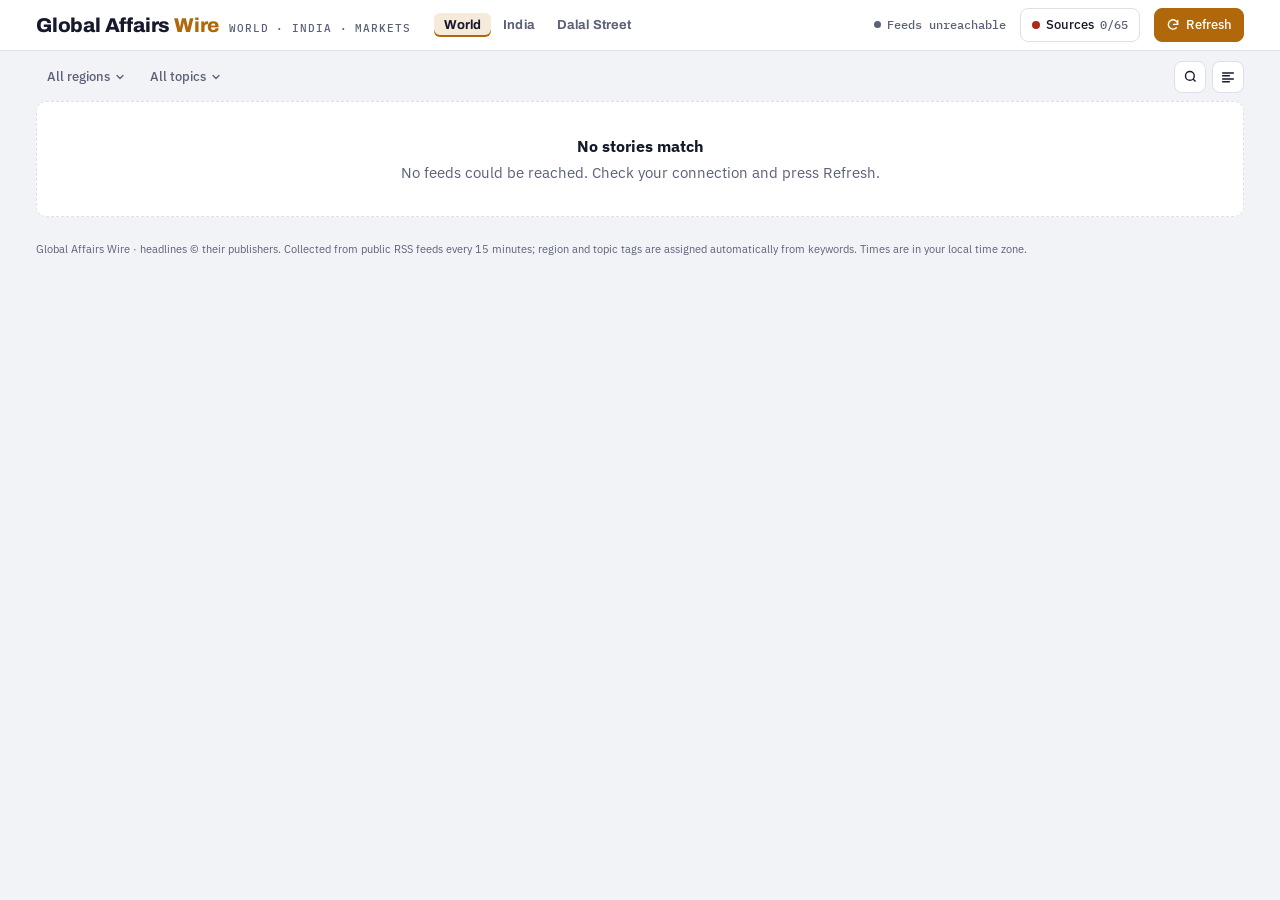
==== commit 26c5642a: "Add Dalal Street tab and make every tab compact - Dalal Street (Indian financial news, stock picks a" ====
--- a/index.html
+++ b/index.html
@@ -4,171 +4,12 @@
 <meta charset="utf-8">
 <meta name="viewport" content="width=device-width,initial-scale=1,viewport-fit=cover">
 <title>Global Affairs Wire</title>
-<meta name="description" content="Live world geopolitics headlines from major international outlets, sorted by time and tagged by region.">
+<meta name="description" content="World, India and Indian markets headlines from major outlets in one compact live feed, tagged by region and topic.">
 <link rel="preconnect" href="https://fonts.googleapis.com">
 <link rel="preconnect" href="https://fonts.gstatic.com" crossorigin>
-<link rel="stylesheet" href="https://fonts.googleapis.com/css2?family=Archivo:wdth,wght@62..125,500..900&family=IBM+Plex+Sans:wght@400;500;600&family=IBM+Plex+Mono:wght@400;500&display=swap">
-<style>
-/* Layout: atlas-style wire — masthead with world clocks, stat band, two-column (feed | sidebar), single column on phones */
-:root{
-  --bg:#e9eef1; --panel:#f7f9fa; --ink:#15212b; --muted:#5b6a76; --line:#c9d3da;
-  --accent:#c2410c; --accent-soft:#fbe3d6; --fresh:#0f766e; --warn:#b45309; --bad:#b91c1c;
-  --display:"Archivo","Arial Narrow",Arial,sans-serif;
-  --body:"IBM Plex Sans",system-ui,-apple-system,"Segoe UI",sans-serif;
-  --mono:"IBM Plex Mono",ui-monospace,Menlo,Consolas,monospace;
-  color-scheme:light;
-}
-@media (prefers-color-scheme:dark){:root:not([data-theme="light"]){
-  --bg:#0e1519; --panel:#152027; --ink:#e3eaee; --muted:#8fa0ab; --line:#26343d;
-  --accent:#f97316; --accent-soft:#3a2214; --fresh:#2dd4bf; --warn:#fbbf24; --bad:#f87171; color-scheme:dark}}
-:root[data-theme="dark"]{
-  --bg:#0e1519; --panel:#152027; --ink:#e3eaee; --muted:#8fa0ab; --line:#26343d;
-  --accent:#f97316; --accent-soft:#3a2214; --fresh:#2dd4bf; --warn:#fbbf24; --bad:#f87171; color-scheme:dark}
-*{box-sizing:border-box}
-html{padding-top:env(safe-area-inset-top,0px);padding-bottom:env(safe-area-inset-bottom,0px)}
-body{margin:0;background:var(--bg);color:var(--ink);font:15px/1.5 var(--body);-webkit-font-smoothing:antialiased}
-a{color:inherit}
-button,input{font:inherit;color:inherit}
-:focus-visible{outline:2px solid var(--accent);outline-offset:2px}
-.wrap{max-width:1240px;margin:0 auto;padding-left:max(16px,env(safe-area-inset-left,0px));padding-right:max(16px,env(safe-area-inset-right,0px))}
-
-/* Masthead */
-header.mast{border-bottom:3px solid var(--ink)}
-.mast .wrap{display:flex;flex-wrap:wrap;align-items:flex-end;justify-content:space-between;gap:16px;padding-block:22px 14px}
-.brand h1{margin:0;font:900 clamp(30px,6vw,54px)/.9 var(--display);font-stretch:118%;letter-spacing:-.01em;text-transform:uppercase}
-.brand h1 span{color:var(--accent)}
-.brand p{margin:6px 0 0;color:var(--muted);font:500 12px/1.3 var(--mono);letter-spacing:.08em;text-transform:uppercase}
-.mast-right{display:flex;align-items:center;gap:10px;flex-wrap:wrap}
-.live{display:inline-flex;align-items:center;gap:7px;font:500 12px var(--mono);text-transform:uppercase;letter-spacing:.08em;color:var(--muted)}
-.dot{width:8px;height:8px;border-radius:50%;background:var(--muted)}
-.live.on .dot{background:var(--fresh);box-shadow:0 0 0 0 var(--fresh);animation:pulse 2s infinite}
-@keyframes pulse{0%{box-shadow:0 0 0 0 color-mix(in srgb,var(--fresh) 60%,transparent)}100%{box-shadow:0 0 0 9px transparent}}
-.btn{border:1.5px solid var(--ink);background:transparent;padding:7px 14px;font:600 13px var(--body);cursor:pointer;border-radius:2px}
-.btn:hover{background:var(--ink);color:var(--bg)}
-.btn[disabled]{opacity:.5;cursor:wait}
-
-/* Clock strip */
-.clocks{border-bottom:1px solid var(--line);background:var(--panel)}
-.stats{border-top:2px solid var(--ink)}
-.clocks .wrap{display:flex;gap:0;overflow-x:auto;scrollbar-width:none}
-.clock{flex:1 0 auto;padding:8px 14px;border-right:1px solid var(--line);display:flex;flex-direction:column;min-width:96px}
-.clock:first-child{padding-left:0}
-.clock b{font:600 10px var(--mono);letter-spacing:.12em;color:var(--muted);text-transform:uppercase}
-.clock time{font:500 16px var(--mono);font-variant-numeric:tabular-nums}
-
-/* Stats */
-.stats .wrap{display:grid;grid-template-columns:repeat(4,1fr);gap:0;padding-block:0}
-.stat{padding:14px 14px 14px 0;border-right:1px solid var(--line)}
-.stat+.stat{padding-left:14px}
-.stat:last-child{border-right:0}
-.stat strong{display:block;font:800 30px/1 var(--display);font-stretch:90%;font-variant-numeric:tabular-nums}
-.stat span{font:500 11px var(--mono);letter-spacing:.08em;text-transform:uppercase;color:var(--muted)}
-.stats{border-bottom:1px solid var(--line)}
-
-/* Controls */
-.controls{position:sticky;top:0;z-index:5;background:var(--bg);border-bottom:1px solid var(--line)}
-.controls .wrap{display:flex;flex-direction:column;gap:10px;padding-block:12px}
-.search{display:flex;gap:8px}
-.search input{flex:1;min-width:0;padding:9px 12px;border:1.5px solid var(--line);background:var(--panel);border-radius:2px}
-.search input:focus{border-color:var(--ink);outline:none}
-.chips{display:flex;gap:6px;overflow-x:auto;scrollbar-width:thin;padding-bottom:2px}
-.chip{flex:0 0 auto;border:1px solid var(--line);background:var(--panel);padding:4px 10px;border-radius:2px;font:500 12px var(--body);cursor:pointer;white-space:nowrap}
-.chip small{font:500 11px var(--mono);color:var(--muted);margin-left:4px}
-.chip[aria-pressed="true"]{background:var(--ink);color:var(--bg);border-color:var(--ink)}
-.chip[aria-pressed="true"] small{color:inherit;opacity:.75}
-
-/* Edition tabs */
-.tabs{display:flex;gap:24px;border-bottom:1px solid var(--line);margin-bottom:2px}
-.tab{background:none;border:0;padding:4px 0 8px;cursor:pointer;font:800 20px/1 var(--display);font-stretch:110%;text-transform:uppercase;letter-spacing:.01em;color:var(--muted);border-bottom:3px solid transparent;margin-bottom:-1px}
-.tab small{font:500 12px var(--mono);letter-spacing:0;margin-left:4px;vertical-align:2px}
-.tab[aria-selected="true"]{color:var(--ink);border-bottom-color:var(--accent)}
-.tab:hover{color:var(--ink)}
-.outlet-group{font:700 11px var(--mono);letter-spacing:.1em;text-transform:uppercase;color:var(--muted);padding:12px 0 4px}
-.outlet-group:first-child{padding-top:0}
-
-/* Commodity strip */
-.ticker{display:flex;overflow-x:auto;scrollbar-width:thin;border:1px solid var(--line);background:var(--panel);border-radius:2px}
-.tk{flex:0 0 auto;display:grid;grid-template-columns:auto auto;align-items:baseline;column-gap:10px;row-gap:1px;padding:6px 12px 5px;border-right:1px solid var(--line)}
-.tk:last-child{border-right:0}
-.tk .n{grid-column:1/3;font:600 10px var(--mono);letter-spacing:.08em;text-transform:uppercase;color:var(--muted);white-space:nowrap}
-.tk .n small{font-size:9px;letter-spacing:.04em;opacity:.8;text-transform:none}
-.tk.in .n{color:var(--accent)}
-.tk .p{font:600 15px var(--mono);font-variant-numeric:tabular-nums;white-space:nowrap}
-.tk .c{font:500 12px var(--mono);font-variant-numeric:tabular-nums;white-space:nowrap}
-.tk .s{grid-column:1/3;display:block;height:14px}
-.tk .s svg{display:block;width:100%;height:14px}
-.tk.meta{align-content:center}
-.up{color:var(--fresh)}.dn{color:var(--bad)}.flat{color:var(--muted)}
-
-/* Main grid */
-main .wrap{padding-block:20px 48px}
-.feed{min-width:0}
-.day{font:700 12px var(--mono);letter-spacing:.12em;text-transform:uppercase;color:var(--muted);padding:18px 0 6px;border-bottom:1px solid var(--ink)}
-.day:first-child{padding-top:0}
-.story{display:grid;grid-template-columns:64px minmax(0,1fr);gap:14px;padding:14px 0;border-bottom:1px solid var(--line)}
-.story time{font:500 13px var(--mono);font-variant-numeric:tabular-nums;color:var(--muted);padding-top:3px}
-.story.fresh time{color:var(--accent);font-weight:600}
-.story h3{margin:0;font:700 18px/1.28 var(--display);font-stretch:96%;text-wrap:balance}
-.story h3 a{text-decoration:none}
-.story h3 a:hover{text-decoration:underline;text-decoration-thickness:1.5px;text-underline-offset:3px}
-.story p{margin:5px 0 0;color:var(--muted);font-size:14px;max-width:68ch}
-.meta{display:flex;flex-wrap:wrap;align-items:center;gap:6px 10px;margin-top:8px;font:500 11px var(--mono);letter-spacing:.04em;text-transform:uppercase}
-.src{color:var(--ink);font-weight:600}
-.tag{padding:1px 6px;border:1px solid var(--line);border-radius:2px;color:var(--muted)}
-.tag.topic{border-style:dashed}
-.new{background:var(--accent);color:#fff;padding:1px 6px;border-radius:2px}
-.also{color:var(--muted);text-transform:none;letter-spacing:0;font-family:var(--body)}
-.empty{padding:40px 0;color:var(--muted)}
-.more{margin:20px 0 0}
-
-/* Sidebar */
-.drawer-body h2{margin:0 0 10px;font:800 13px var(--display);font-stretch:110%;letter-spacing:.08em;text-transform:uppercase;padding-bottom:6px;border-bottom:2px solid var(--ink)}
-.bars{display:flex;flex-direction:column;gap:7px}
-.bar{display:grid;grid-template-columns:110px minmax(0,1fr) 32px;gap:8px;align-items:center;font-size:13px;cursor:pointer;background:none;border:0;padding:0;text-align:left}
-.bar i{display:block;height:8px;background:var(--line);position:relative}
-.bar i::after{content:"";position:absolute;inset:0 auto 0 0;width:var(--w,0%);background:var(--accent)}
-.bar b{font:500 12px var(--mono);text-align:right;font-variant-numeric:tabular-nums}
-.outlets{display:flex;flex-direction:column}
-.outlet{display:grid;grid-template-columns:auto minmax(0,1fr) auto;gap:10px;align-items:center;padding:7px 0;border-bottom:1px solid var(--line);font-size:13px;cursor:pointer}
-.outlet input{accent-color:var(--accent);margin:0}
-.health{width:9px;height:9px;border-radius:50%;background:var(--line)}
-.health.ok{background:var(--fresh)}.health.slow{background:var(--warn)}.health.fail{background:var(--bad)}
-.outlet small{font:500 11px var(--mono);color:var(--muted);font-variant-numeric:tabular-nums}
-.note{font-size:13px;color:var(--muted);margin:0}
-.toggle{display:flex;align-items:center;gap:8px;font-size:13px;margin-bottom:8px}
-.toggle input{accent-color:var(--accent)}
-footer{border-top:1px solid var(--line);padding-block:18px;color:var(--muted);font-size:12px}
-
-@media (max-width:560px){
-  .controls{position:static}
-  .tk{padding:5px 10px 4px}
-  .tk .p{font-size:14px}
-  .stats .wrap{grid-template-columns:repeat(2,1fr)}
-  .stat:nth-child(2){border-right:0}
-  .stat:nth-child(3){padding-left:0}
-  .stat:nth-child(n+3){border-top:1px solid var(--line)}
-  .story{grid-template-columns:48px minmax(0,1fr);gap:10px}
-  .story h3{font-size:16.5px}
-  .bar{grid-template-columns:96px minmax(0,1fr) 28px}
-}
-/* Sources drawer: hotspots, outlets & feed health, auto-refresh */
-.src-btn{display:inline-flex;align-items:center;gap:8px}
-.src-btn b{font:500 12px var(--mono);font-variant-numeric:tabular-nums}
-.src-btn .dot{width:7px;height:7px}
-.src-btn.ok .dot{background:var(--fresh)}.src-btn.warn .dot{background:var(--warn)}.src-btn.bad .dot{background:var(--bad)}
-.stat.clickable{cursor:pointer}
-.stat.clickable span{text-decoration:underline dotted;text-underline-offset:3px}
-.scrim{position:fixed;inset:0;z-index:20;background:color-mix(in srgb,var(--ink) 45%,transparent);opacity:0;pointer-events:none;transition:opacity .2s ease}
-.drawer{position:fixed;top:0;right:0;bottom:0;z-index:21;width:min(400px,100%);display:flex;flex-direction:column;background:var(--panel);border-left:2px solid var(--ink);transform:translateX(100%);transition:transform .25s ease;padding-top:env(safe-area-inset-top,0px);padding-bottom:env(safe-area-inset-bottom,0px);padding-right:env(safe-area-inset-right,0px)}
-body.drawer-open{overflow:hidden}
-body.drawer-open .scrim{opacity:1;pointer-events:auto}
-body.drawer-open .drawer{transform:none}
-.drawer-head{display:flex;align-items:center;justify-content:space-between;gap:12px;padding:14px 18px;border-bottom:2px solid var(--ink)}
-.drawer-head h2{margin:0;font:900 20px var(--display);font-stretch:112%;text-transform:uppercase;letter-spacing:.01em}
-.drawer-close{border:0;background:none;font:400 26px/1 var(--body);cursor:pointer;padding:4px 8px;color:var(--ink)}
-.drawer-body{flex:1;overflow-y:auto;padding:18px;display:flex;flex-direction:column;gap:28px;overscroll-behavior:contain}
-@media (prefers-reduced-motion:reduce){*{animation:none!important;transition:none!important}}
-</style>
+<link rel="stylesheet" href="https://fonts.googleapis.com/css2?family=Archivo:wght@500;700;800&family=IBM+Plex+Sans:wght@400;500;600&family=IBM+Plex+Mono:wght@400;500&display=swap">
+<link rel="stylesheet" href="assets/wire.css">
+<script>/* apply a saved light/dark choice before first paint */try{var t=JSON.parse(localStorage.getItem("gaw:theme"));if(t==="light"||t==="dark")document.documentElement.dataset.theme=t}catch(e){}</script>
 </head>
 <body>
 
@@ -176,78 +17,83 @@
   <div class="wrap">
     <div class="brand">
       <h1>Global Affairs <span>Wire</span></h1>
-      <p>World &amp; India affairs · live from <span id="feedTotal">16</span> outlets</p>
+      <small>World · India · Markets</small>
     </div>
-    <div class="mast-right">
-      <span class="live" id="liveState"><span class="dot"></span><span id="liveText">Connecting</span></span>
-      <button class="btn src-btn" id="srcBtn" type="button" aria-haspopup="dialog" aria-controls="drawer"><span class="dot"></span>Sources <b id="srcBadge">–</b></button>
-      <button class="btn" id="refreshBtn" type="button">Refresh</button>
-      <button class="btn" id="themeBtn" type="button" aria-label="Toggle dark mode">◐</button>
+    <nav class="editions" aria-label="Editions">
+      <button class="ed" type="button" data-ed="world" id="tab-world">World</button>
+      <button class="ed" type="button" data-ed="india" id="tab-india">India</button>
+      <a class="ed" href="dalal-street/">Dalal Street</a>
+    </nav>
+    <span class="status" id="liveState" title="When the news on this page was last collected"><span class="sd"></span><span class="st-txt" id="liveText">Connecting</span></span>
+    <button id="srcBtn" class="btn srcbtn" type="button" aria-haspopup="dialog" aria-expanded="false" aria-controls="drawer" title="Sources: hotspots, outlets, feed health, world clocks">
+      <span id="sdot" class="sdot load" aria-hidden="true"></span><span class="lbl">Sources</span><span id="srcBadge" class="scount"></span>
+    </button>
+    <button id="refreshBtn" class="btn primary" type="button" title="Load the latest news"></button>
+  </div>
+</header>
+
+<main class="wrap">
+  <div class="toolbar">
+    <div class="tabs" id="filters" role="toolbar" aria-label="Filters"></div>
+    <div class="tools">
+      <button id="searchBtn" class="iconbtn sm" type="button" aria-label="Search headlines" aria-expanded="false" aria-controls="searchRow" title="Search headlines">
+        <svg width="15" height="15" viewBox="0 0 24 24" fill="none" stroke="currentColor" stroke-width="2.2" aria-hidden="true"><circle cx="11" cy="11" r="7"/><path d="m20 20-3.5-3.5"/></svg>
+      </button>
+      <button id="viewBtn" class="iconbtn sm" type="button" aria-pressed="false" aria-label="Show summaries and tags" title="Show summaries and tags">
+        <svg width="16" height="16" viewBox="0 0 24 24" fill="none" stroke="currentColor" stroke-width="2.2" stroke-linecap="round" aria-hidden="true"><path d="M4 6h16M4 10h10M4 15h16M4 19h10"/></svg>
+      </button>
     </div>
   </div>
-</header>
-
-
-
-<div class="controls">
-  <div class="wrap">
-    <div class="tabs" role="tablist" aria-label="Edition">
-      <button type="button" role="tab" class="tab" data-ed="world" id="tab-world">World <small id="cnt-world"></small></button>
-      <button type="button" role="tab" class="tab" data-ed="india" id="tab-india">India <small id="cnt-india"></small></button>
-    </div>
-    <div class="search">
-      <input id="q" type="search" placeholder="Search headlines: Ukraine, NATO, tariffs, Taiwan…" autocomplete="off" aria-label="Search headlines">
-    </div>
-    <div class="chips" id="regionChips" role="group" aria-label="Filter by region"></div>
-    <div class="chips" id="topicChips" role="group" aria-label="Filter by topic"></div>
-    <div class="ticker" id="ticker" role="region" aria-label="Commodity prices" hidden></div>
-  </div>
-</div>
-
-<main>
-  <div class="wrap">
-    <section class="feed" id="feed" aria-live="polite">
+  <div id="searchRow" class="search" hidden>
+    <svg width="15" height="15" viewBox="0 0 24 24" fill="none" stroke="currentColor" stroke-width="2.2" aria-hidden="true"><circle cx="11" cy="11" r="7"/><path d="m20 20-3.5-3.5"/></svg>
+    <input id="q" type="search" placeholder="Search headlines: Ukraine, NATO, tariffs, Taiwan…" aria-label="Search headlines" autocomplete="off">
+    <button id="qClear" class="clear" type="button" aria-label="Clear and close search">✕</button>
+  </div>
+  <p class="stats" id="stats" aria-live="polite">Loading news…</p>
+  <div class="ticker" id="ticker" role="region" aria-label="Commodity prices" hidden></div>
+  <div id="fmenu" class="menu" role="menu" hidden></div>
+
+  <div class="grid">
+    <section class="stream compact gaw" id="feed" aria-live="polite">
       <div class="empty">Loading headlines from public RSS feeds…</div>
     </section>
-
-  </div>
+  </div>
+  <p class="foot">Global Affairs Wire · headlines © their publishers. Collected from public RSS feeds every 15 minutes; region and topic tags are assigned automatically from keywords. Times are in your local time zone.</p>
 </main>
 
-<section class="stats" aria-label="Summary">
-  <div class="wrap">
-    <div class="stat"><strong id="sTotal">–</strong><span>Stories loaded</span></div>
-    <div class="stat"><strong id="s60">–</strong><span>Last 60 min</span></div>
-    <div class="stat"><strong id="s24">–</strong><span>Last 24 hours</span></div>
-    <div class="stat clickable" id="feedsStat" role="button" tabindex="0" title="Show sources and feed health"><strong id="sFeeds">–</strong><span>Feeds live</span></div>
-  </div>
-</section>
-<div class="clocks" aria-label="World clocks"><div class="wrap" id="clocks"></div></div>
-
-<div class="scrim" id="scrim"></div>
-<aside class="drawer" id="drawer" role="dialog" aria-modal="true" aria-labelledby="drawerTitle" inert>
+<div id="scrim" class="scrim" hidden></div>
+<aside id="drawer" class="drawer" role="dialog" aria-modal="true" aria-labelledby="drawerTitle" hidden>
   <div class="drawer-head">
     <h2 id="drawerTitle">Sources</h2>
-    <button class="drawer-close" id="drawerClose" type="button" aria-label="Close">×</button>
-  </div>
-  <div class="drawer-body">
-    <div>
-      <h2>Hotspots · last 24h</h2>
-      <div class="bars" id="bars"></div>
+    <button id="drawerClose" class="iconbtn" type="button" aria-label="Close sources">
+      <svg width="16" height="16" viewBox="0 0 24 24" fill="none" stroke="currentColor" stroke-width="2.4" aria-hidden="true"><path d="M6 6l12 12M18 6 6 18"/></svg>
+    </button>
+  </div>
+  <div class="panel">
+    <h2>Fresh news</h2>
+    <p class="note" style="margin-top:0" id="fetchNote">News is collected every 15 minutes.</p>
+    <p class="note">For newer stories right away, open the fetch page, press <b>Run workflow</b>, wait about two minutes, then press Refresh here.</p>
+    <a class="btn" style="margin-top:10px;text-decoration:none" href="https://github.com/nyamalagame/global-affairs-wire/actions/workflows/feeds.yml" target="_blank" rel="noopener noreferrer">Open fetch page ↗</a>
+  </div>
+  <div class="panel">
+    <h2>Hotspots · last 24 h</h2>
+    <div class="bars" id="bars"></div>
+  </div>
+  <div class="panel">
+    <div class="panel-head"><h2>Outlets &amp; feed health</h2><small class="scount" id="feedTotalNote"><span id="feedTotal">–</span> outlets</small></div>
+    <div id="outlets"></div>
+  </div>
+  <div class="panel">
+    <h2>World clocks</h2>
+    <div class="clocks" id="clocks"></div>
+  </div>
+  <div class="panel">
+    <h2>Appearance</h2>
+    <div class="seg" id="themeSeg" role="group" aria-label="Colour theme">
+      <button type="button" data-theme="system">System</button><button type="button" data-theme="light">Light</button><button type="button" data-theme="dark">Dark</button>
     </div>
-    <div>
-      <h2>Outlets &amp; feed health</h2>
-      <div class="outlets" id="outlets"></div>
-    </div>
-    <div>
-      <h2>Auto-refresh</h2>
-      <label class="toggle"><input type="checkbox" id="autoRef" checked> Every 15 minutes</label>
-      <p class="note" id="nextRef"></p>
-    </div>
-    <p class="note">Headlines come from each publisher's public RSS feed. A GitHub Actions job collects them every 15 minutes; if that snapshot isn't available, the page fetches the feeds itself through free CORS proxies. Times are in your local time zone. Region and topic tags are assigned automatically from keywords, so treat them as a guide. Click a headline to read the full story on the publisher's site.</p>
   </div>
 </aside>
-
-<footer><div class="wrap">Global Affairs Wire · headlines © their respective publishers</div></footer>
 
 <script>
 (() => {
@@ -308,16 +154,16 @@
   {id:"twz", name:"The War Zone", url:"https://www.twz.com/feed", edition:"world"},
   {id:"naval", name:"Naval News", url:"https://www.navalnews.com/feed/", edition:"world"},
   {id:"in-hindu", name:"The Hindu", url:"https://www.thehindu.com/news/national/feeder/default.rss", edition:"india"},
-  {id:"in-ie", name:"Indian Express", url:"https://indianexpress.com/section/india/feed/", edition:"india"},
+  {id:"in-ie", name:"Indian Express", url:"https://news.google.com/rss/search?q=when:24h+site:indianexpress.com/article/india&ceid=IN:en&hl=en-IN&gl=IN", edition:"india"},
   {id:"in-ht", name:"Hindustan Times", url:"https://www.hindustantimes.com/feeds/rss/india-news/rssfeed.xml", edition:"india"},
   {id:"in-toi", name:"Times of India", url:"https://timesofindia.indiatimes.com/rssfeeds/-2128936835.cms", edition:"india"},
   {id:"in-ndtv", name:"NDTV", url:"https://feeds.feedburner.com/ndtvnews-india-news", edition:"india"},
   {id:"in-it", name:"India Today", url:"https://www.indiatoday.in/rss/1206578", edition:"india"},
   {id:"in-print", name:"ThePrint", url:"https://theprint.in/category/india/feed/", edition:"india"},
   {id:"in-scroll", name:"Scroll", url:"https://feeds.feedburner.com/ScrollinArticles.rss", edition:"india"},
-  {id:"in-wire", name:"The Wire", url:"https://thewire.in/rss", edition:"india"},
+  {id:"in-wire", name:"The Wire", url:"https://news.google.com/rss/search?q=when:24h+site:thewire.in&ceid=IN:en&hl=en-IN&gl=IN", edition:"india"},
   {id:"in-mint", name:"Mint", url:"https://www.livemint.com/rss/politics", edition:"india"},
-  {id:"in-bs", name:"Business Standard", url:"https://www.business-standard.com/rss/latest.rss", edition:"india"},
+  {id:"in-bs", name:"Business Standard", url:"https://news.google.com/rss/search?q=when:24h+site:business-standard.com/india-news&ceid=IN:en&hl=en-IN&gl=IN", edition:"india"},
   {id:"in-frontline", name:"Frontline", url:"https://frontline.thehindu.com/feeder/default.rss", edition:"india"},
   {id:"in-reuters", name:"Reuters India", url:"https://news.google.com/rss/search?q=when:24h+site:reuters.com/world/india&ceid=IN:en&hl=en-IN&gl=IN", edition:"india"}
 ];
@@ -373,12 +219,11 @@
   region: "All",
   topic: LS.get("topic", "All"),
   q: "",
-  shown: 80,
+  shown: 200,
   loading: false,
   lastLoad: 0,
-  auto: LS.get("auto", true)
+  view: LS.get("view", "compact")
 };
-const REFRESH_MS = 15 * 60 * 1000;
 const $ = id => document.getElementById(id);
 const esc = s => String(s).replace(/[&<>"']/g, c => ({"&":"&amp;","<":"&lt;",">":"&gt;",'"':"&quot;","'":"&#39;"}[c]));
 
@@ -547,15 +392,11 @@
   el.innerHTML = j.items.map(i => {
     const ch = i.prev ? (i.price - i.prev) / i.prev * 100 : null;
     const cls = ch == null ? "flat" : ch > 0.005 ? "up" : ch < -0.005 ? "dn" : "flat";
-    const chTxt = ch == null ? "–" : (ch > 0 ? "▲ +" : ch < 0 ? "▼ " : "") + ch.toFixed(2) + "%";
+    const chTxt = ch == null ? "–" : (ch > 0 ? "+" : "") + ch.toFixed(2) + "%";
     const unit = i.group === "India" ? i.unit + " ex-GST" : i.unit;
     const tip = [i.name, unit, i.withGst ? `₹${i.withGst.toLocaleString("en-IN")} incl. ${Math.round((j.indiaGst || .03) * 100)}% GST` : "", `last trade ${when(i.asOf)}`, i.source, i.stale ? "last known value" : ""].filter(Boolean).join(" · ");
-    return `<div class="tk${i.group === "India" ? " in" : ""}" title="${esc(tip)}">
-      <span class="n">${esc(i.name)} <small>${esc(unit)}</small></span>
-      <span class="p">${fmtPrice(i)}</span><span class="c ${cls}">${chTxt}</span>
-      <span class="s ${cls}">${sparkline(i.spark)}</span>
-    </div>`;
-  }).join("") + `<div class="tk meta"><span class="n">Futures · delayed · vs prev. close</span><span class="c flat">Updated ${fmtTime(Date.parse(j.generated))}</span></div>`;
+    return `<div class="tk${i.group === "India" ? " in" : ""}" title="${esc(tip)}"><span class="n">${esc(i.name)}</span><span class="p">${fmtPrice(i)}</span><span class="c ${cls}">${chTxt}</span></div>`;
+  }).join("") + `<div class="tk meta" title="Front-month futures, delayed, change vs previous close">Futures · ${fmtTime(Date.parse(j.generated))}</div>`;
   el.hidden = false;
 }
 
@@ -563,13 +404,13 @@
   if (state.loading) return;
   loadMarkets();
   state.loading = true;
-  $("refreshBtn").disabled = true;
+  setRefreshButton(true);
   setLive("Updating", false);
   try {
     await loadSnapshot();
     state.loading = false;
     state.lastLoad = Date.now();
-    $("refreshBtn").disabled = false;
+    setRefreshButton(false);
     $("feedTotal").textContent = FEEDS.length;
     const age = Math.round((Date.now() - state.snapAt) / 60000);
     setLive(age > 45 ? `Snapshot ${age} min old` : `Live · updated ${fmtTime(state.snapAt)}`, age <= 45);
@@ -588,14 +429,14 @@
   LS.set("proxyFor", state.proxyFor);
   state.loading = false;
   state.lastLoad = Date.now();
-  $("refreshBtn").disabled = false;
+  setRefreshButton(false);
   const live = active.filter(f => state.health[f.id] && state.health[f.id].status !== "fail").length;
   setLive(live ? "Live" : "Feeds unreachable", live > 0);
   render();
 }
 
 function mergeStories(a, b){
-  const all = [...a, ...b].filter(s => s.title && s.link);
+  const all = [...a, ...b].filter(s => s.title && s.link && !/^(undefined|null)$/i.test(s.title));
   const byLink = new Map();
   for (const s of all) if (!byLink.has(s.link)) byLink.set(s.link, s);
   // group near-identical headlines across outlets
@@ -610,7 +451,17 @@
 }
 
 /* ---------- Rendering ---------- */
-function setLive(text, on){ $("liveText").textContent = text; $("liveState").classList.toggle("on", !!on); }
+const ICON_REFRESH = '<svg width="14" height="14" viewBox="0 0 24 24" fill="none" stroke="currentColor" stroke-width="2.4" stroke-linecap="round" stroke-linejoin="round" aria-hidden="true"><path d="M20 11a8 8 0 1 0-2.3 5.7"/><path d="M20 4v7h-7"/></svg>';
+const ICON_CHEVRON = '<svg width="12" height="12" viewBox="0 0 24 24" fill="none" stroke="currentColor" stroke-width="2.6" stroke-linecap="round" stroke-linejoin="round" aria-hidden="true"><path d="m6 9 6 6 6-6"/></svg>';
+const PAGE = 200;
+
+function setRefreshButton(loading){
+  const b = $("refreshBtn");
+  b.disabled = loading;
+  b.innerHTML = loading ? '<span class="spin" aria-hidden="true"></span><span class="lbl">Loading</span>' : ICON_REFRESH + '<span class="lbl">Refresh</span>';
+  b.setAttribute("aria-label", loading ? "Loading news" : "Refresh");
+}
+function setLive(text, on){ $("liveText").textContent = text; $("liveState").classList.toggle("on", !!on); $("liveState").title = text; }
 
 const curRegions = () => state.edition === "india" ? REGIONS_IN : REGIONS;
 const regionsOf = s => state.edition === "india" ? s.inRegions : s.regions;
@@ -631,7 +482,7 @@
   );
 }
 
-const fmtTime = ts => ts ? new Date(ts).toLocaleTimeString([], {hour:"2-digit", minute:"2-digit"}) : "—";
+const fmtTime = ts => ts ? new Date(ts).toLocaleTimeString([], {hour:"2-digit", minute:"2-digit", hour12:false}) : "—";
 function dayLabel(ts){
   if (!ts) return "Undated";
   const d = new Date(ts), now = new Date();
@@ -639,7 +490,7 @@
   const diff = Math.round((start(now) - start(d)) / 864e5);
   if (diff === 0) return "Today";
   if (diff === 1) return "Yesterday";
-  return d.toLocaleDateString([], {weekday:"long", day:"numeric", month:"long"});
+  return d.toLocaleDateString([], {weekday:"long", day:"numeric", month:"short"});
 }
 function ago(ts){
   if (!ts) return "";
@@ -649,68 +500,126 @@
   const h = Math.round(m / 60);
   return h < 48 ? h + " h ago" : "";
 }
+/* Short outlet label for the narrow source column: "BBC World" -> "BBC", "The Guardian" -> "Guardian" */
+const SHORT = {"Sydney Morning Herald":"SMH", "National Interest":"Natl Interest", "Times of India":"TOI", "Globe and Mail":"Globe & Mail",
+  "War on the Rocks":"WOTR", "Foreign Policy":"FP", "Foreign Affairs":"For. Affairs", "Crisis Group":"ICG", "Balkan Insight":"BIRN",
+  "NYT Asia Pacific":"NYT Asia", "New York Times":"NYT", "Financial Times":"FT", "World Politics Review":"WPR", "Long War Journal":"LWJ",
+  "The Cipher Brief":"Cipher Brief", "Breaking Defense":"Brk Defense", "Hindustan Times":"HT", "Indian Express":"Indian Exp.",
+  "Business Standard":"BS", "ABC (Australia)":"ABC", "CNBC Asia-Pacific":"CNBC Asia", "CNBC Europe":"CNBC EU", "Reuters India":"Reuters",
+  "Daily Maverick":"Maverick", "Asia Sentinel":"Asia Sentinel", "The War Zone":"War Zone"};
+const shortName = n => SHORT[n] || n.replace(/^The\s+/i, "").replace(/\s+(News|World|International|Online)$/i, "").trim();
 
 function render(){
   const now = Date.now();
   const base = editionBase();
   for (const ed of ["world", "india"]){
-    $("cnt-" + ed).textContent = editionBase(ed).filter(s => now - s.ts < 864e5).length || "";
-    const t = $("tab-" + ed); t.setAttribute("aria-selected", state.edition === ed); t.tabIndex = state.edition === ed ? 0 : -1;
+    const t = $("tab-" + ed);
+    if (state.edition === ed) t.setAttribute("aria-current", "page"); else t.removeAttribute("aria-current");
   }
   $("q").placeholder = state.edition === "india" ? "Search India headlines: Lok Sabha, RBI, Kerala, Kashmir…" : "Search headlines: Ukraine, NATO, tariffs, Taiwan…";
-  $("sTotal").textContent = base.length;
-  $("s60").textContent = base.filter(s => now - s.ts < 36e5).length;
-  $("s24").textContent = base.filter(s => now - s.ts < 864e5).length;
+
+  // one-line stats
+  const st = $("stats");
+  if (!state.stories.length){ st.textContent = state.loading ? "Loading news…" : ""; }
+  else {
+    const n60 = base.filter(s => now - s.ts < 36e5).length, n24 = base.filter(s => now - s.ts < 864e5).length;
+    st.innerHTML = `<b>${base.length.toLocaleString()}</b> stories · <b>${n60}</b> last hour · <b>${n24.toLocaleString()}</b> in 24 h` +
+      (state.snapAt ? `<span class="st-long"> · fetched ${fmtTime(state.snapAt)}</span>` : "");
+  }
+
+  // Sources button: live feeds and a coloured dot
   const active = FEEDS.filter(f => !state.disabled.has(f.id));
   const live = active.filter(f => state.health[f.id] && state.health[f.id].status !== "fail").length;
-  $("sFeeds").textContent = live + "/" + active.length;
-  $("srcBadge").textContent = live + "/" + active.length;
-  $("srcBtn").className = "btn src-btn " + (!Object.keys(state.health).length ? "" : live === active.length ? "ok" : live >= active.length * 0.8 ? "warn" : "bad");
-
-  renderChips(base);
+  const known = Object.keys(state.health).length > 0;
+  $("srcBadge").textContent = known ? live + "/" + active.length : "";
+  $("sdot").className = "sdot" + (!known ? " load" : live === active.length ? "" : live >= active.length * 0.8 ? " warn" : " bad");
+
+  renderFilters(base);
   renderBars(base, now);
   renderOutlets();
 
   const list = visibleStories();
   const feed = $("feed");
+  const compact = state.view !== "detailed";
+  feed.className = "stream gaw" + (compact ? " compact" : "");
   if (!list.length){
-    feed.innerHTML = `<div class="empty">${state.loading ? "Loading headlines from public RSS feeds…" : base.length ? "No stories match these filters. Try another region, topic or search term." : state.edition === "india" && state.stories.length ? "No India stories loaded yet. They appear after the next update." : "No feeds could be reached. Check your connection and press Refresh."}</div>`;
+    feed.innerHTML = `<div class="empty"><strong>${state.loading ? "Loading headlines…" : "No stories match"}</strong>${state.loading ? "Collecting headlines from public RSS feeds." : base.length ? "Try another region, topic or search term." : state.edition === "india" && state.stories.length ? "No India stories loaded yet. They appear after the next update." : "No feeds could be reached. Check your connection and press Refresh."}</div>`;
     return;
   }
-  let html = "", lastDay = "";
+  const color = s => s.edition === "india" ? "var(--o-india)" : "var(--o-world)";
+  let html = "", lastDay = "", open = false;
   for (const s of list.slice(0, state.shown)){
     const day = dayLabel(s.ts);
-    if (day !== lastDay){ html += `<div class="day">${esc(day)}</div>`; lastDay = day; }
+    if (day !== lastDay){ if (open) html += `</div>`; html += `<div class="day">${esc(day)}</div><div class="list">`; open = true; lastDay = day; }
     const fresh = s.ts && now - s.ts < 30 * 60000;
-    html += `<article class="story${fresh ? " fresh" : ""}">
-      <time datetime="${s.ts ? new Date(s.ts).toISOString() : ""}" title="${esc(ago(s.ts))}">${fmtTime(s.ts)}</time>
-      <div style="min-width:0">
-        <h3><a href="${esc(s.link)}" target="_blank" rel="noopener noreferrer">${esc(s.title)}</a></h3>
-        ${s.summary ? `<p>${esc(s.summary)}</p>` : ""}
-        <div class="meta">
-          ${fresh ? `<span class="new">New</span>` : ""}
-          <span class="src">${esc(s.src)}</span>
-          ${regionsOf(s).slice(0, 2).map(r => `<span class="tag">${esc(r)}</span>`).join("")}
-          ${s.topics.slice(0, 2).map(t => `<span class="tag topic">${esc(t)}</span>`).join("")}
-          ${s.also.length ? `<span class="also">also ${esc(s.also.join(", "))}</span>` : ""}
+    const tags = regionsOf(s).slice(0, 2);
+    const also = s.also.length ? `<span class="also" title="Also reported by ${esc(s.also.join(", "))}">+${s.also.length}</span>` : "";
+    if (compact){
+      const hint = [s.src, ...tags, ago(s.ts), s.also.length ? "also " + s.also.join(", ") : ""].filter(Boolean).join(" · ");
+      html += `<article class="item${fresh ? " fresh" : ""}" title="${esc(hint)}">
+        <div class="time"><span class="hm">${fmtTime(s.ts)}</span><span class="src" style="--c:${color(s)}">${esc(shortName(s.src))}</span></div>
+        <div class="body"><a class="title" href="${esc(s.link)}" target="_blank" rel="noopener noreferrer">${esc(s.title)}</a></div>
+        ${also}
+      </article>`;
+    } else {
+      html += `<article class="item">
+        <div class="time">${fmtTime(s.ts)}<small>${esc(ago(s.ts))}</small></div>
+        <div class="body${fresh ? " fresh" : ""}">
+          <div class="top"><span class="src" style="--c:${color(s)}">${esc(s.src)}</span>${tags.map(r => `<span class="tag">${esc(r)}</span>`).join("")}${s.topics.slice(0, 2).map(t => `<span class="tag topic">${esc(t)}</span>`).join("")}</div>
+          <a class="title" href="${esc(s.link)}" target="_blank" rel="noopener noreferrer">${esc(s.title)}</a>
+          ${s.summary ? `<p class="snip">${esc(s.summary)}</p>` : ""}
+          ${s.also.length ? `<div class="sec" style="margin-top:4px">Also: ${esc(s.also.join(", "))}</div>` : ""}
         </div>
-      </div>
-    </article>`;
-  }
-  if (list.length > state.shown) html += `<button class="btn more" id="moreBtn" type="button">Show ${Math.min(80, list.length - state.shown)} more of ${list.length - state.shown}</button>`;
+      </article>`;
+    }
+  }
+  if (open) html += `</div>`;
+  if (list.length > state.shown) html += `<div class="more-row"><button class="btn" id="moreBtn" type="button">Show ${Math.min(PAGE, list.length - state.shown)} more (${(list.length - state.shown).toLocaleString()} older)</button></div>`;
   feed.innerHTML = html;
-  const mb = $("moreBtn"); if (mb) mb.onclick = () => { state.shown += 80; render(); };
-}
-
-function renderChips(base){
-  const mk = (el, rules, key) => {
-    const counts = Object.fromEntries(rules.map(([n]) => [n, 0]));
-    for (const s of base) for (const n of (key === "region" ? regionsOf(s) : s.topics)) if (n in counts) counts[n]++;
-    const names = ["All", ...rules.map(([n]) => n)];
-    el.innerHTML = names.map(n => `<button type="button" class="chip" data-v="${esc(n)}" aria-pressed="${state[key] === n}">${esc(n === "All" ? (key === "region" ? (state.edition === "india" ? "All India" : "All regions") : "All topics") : n)}${n === "All" ? "" : `<small>${counts[n]}</small>`}</button>`).join("");
-  };
-  mk($("regionChips"), curRegions(), "region");
-  mk($("topicChips"), TOPICS, "topic");
+  const mb = $("moreBtn");
+  if (mb) mb.onclick = () => { const y = window.scrollY; state.shown += PAGE; render(); window.scrollTo({top:y}); };
+}
+
+/* Region and topic filters: one menu button each, showing the current choice */
+const FILTERS = {
+  region: () => ({label: state.edition === "india" ? "All India" : "All regions", rules: curRegions(), of: regionsOf}),
+  topic:  () => ({label: "All topics", rules: TOPICS, of: s => s.topics})
+};
+function filterCounts(kind, base){
+  const f = FILTERS[kind]();
+  const counts = Object.fromEntries(f.rules.map(([n]) => [n, 0]));
+  for (const s of base) for (const n of f.of(s)) if (n in counts) counts[n]++;
+  return counts;
+}
+function renderFilters(base){
+  $("filters").innerHTML = ["region", "topic"].map(kind => {
+    const f = FILTERS[kind](), v = state[kind];
+    return `<button type="button" class="tab more" data-kind="${kind}" aria-haspopup="menu" aria-controls="fmenu" aria-expanded="${!$("fmenu").hidden && state.menuKind === kind}" aria-pressed="${v !== "All"}"><span class="fv">${esc(v === "All" ? f.label : v)}</span>${ICON_CHEVRON}</button>`;
+  }).join("");
+  state.lastBase = base;
+}
+function openFilterMenu(kind, btn){
+  const f = FILTERS[kind](), counts = filterCounts(kind, state.lastBase || editionBase());
+  const menu = $("fmenu");
+  menu.setAttribute("aria-label", kind === "region" ? "Filter by region" : "Filter by topic");
+  menu.innerHTML = [["All", f.label], ...f.rules.map(([n]) => [n, n])].map(([v, label]) =>
+    `<button type="button" role="menuitemradio" data-kind="${kind}" data-v="${esc(v)}" aria-checked="${state[kind] === v}">${esc(label)}${v === "All" ? "" : `<em>${counts[v]}</em>`}</button>`).join("");
+  menu.hidden = false;
+  state.menuKind = kind;
+  const r = btn.getBoundingClientRect();
+  menu.style.top = Math.round(r.bottom + 6) + "px";
+  menu.style.left = Math.round(Math.max(12, Math.min(r.left, innerWidth - menu.offsetWidth - 12))) + "px";
+  btn.setAttribute("aria-expanded", "true");
+  state.menuAt = {y: scrollY, x: $("filters").scrollLeft};
+  const first = menu.querySelector('[aria-checked="true"]') || menu.querySelector("button");
+  if (first) first.focus({preventScroll:true});
+}
+function closeMenu(returnFocus){
+  const menu = $("fmenu");
+  if (menu.hidden) return;
+  menu.hidden = true;
+  const btn = $("filters").querySelector(`[data-kind="${state.menuKind}"]`);
+  if (btn){ btn.setAttribute("aria-expanded", "false"); if (returnFocus) btn.focus(); }
 }
 
 function renderBars(base, now){
@@ -727,96 +636,150 @@
     const cls = off ? "" : h ? h.status : "";
     const info = off ? "off" : !h ? "…" : h.status === "fail" ? "down" : `${h.count} · ${(h.ms / 1000).toFixed(1)}s`;
     const title = h && h.err ? ` title="${esc(h.err)}"` : "";
-    return `<label class="outlet"${title}><input type="checkbox" data-id="${f.id}" ${off ? "" : "checked"}><span style="display:flex;align-items:center;gap:8px;min-width:0"><span class="health ${cls}"></span>${esc(f.name)}</span><small>${info}</small></label>`;
+    return `<label class="ocheck"${title}><input type="checkbox" data-id="${f.id}" ${off ? "" : "checked"}><span class="hd ${cls}"></span><span>${esc(f.name)}</span><small>${info}</small></label>`;
   };
   $("outlets").innerHTML = [["world", "World outlets"], ["india", "India outlets"]].map(([ed, label]) => {
     const fs = FEEDS.filter(f => (f.edition || "world") === ed);
-    return fs.length ? `<div class="outlet-group">${label} · ${fs.length}</div>` + fs.map(row).join("") : "";
+    return fs.length ? `<div class="ogroup">${label} · ${fs.length}</div>` + fs.map(row).join("") : "";
   }).join("");
-}
-
-/* ---------- Clocks ---------- */
+  $("fetchNote").textContent = state.snapAt
+    ? `Collected by the server at ${fmtTime(state.snapAt)} (${ago(state.snapAt) || "earlier"}). The server fetches every 15 minutes.` + (state.lastLoad ? ` Page loaded at ${fmtTime(state.lastLoad)}.` : "")
+    : state.lastLoad ? `Fetched through public proxies at ${fmtTime(state.lastLoad)}.` : "News is collected every 15 minutes.";
+}
+
+/* ---------- Clocks (in the Sources panel) ---------- */
 const ZONES = [["Local", undefined], ["UTC", "UTC"], ["Washington", "America/New_York"], ["London", "Europe/London"], ["Brussels", "Europe/Brussels"], ["Moscow", "Europe/Moscow"], ["Tehran", "Asia/Tehran"], ["New Delhi", "Asia/Kolkata"], ["Beijing", "Asia/Shanghai"], ["Tokyo", "Asia/Tokyo"]];
-$("clocks").innerHTML = ZONES.map(([n], i) => `<div class="clock"><b>${n}</b><time id="clk${i}">--:--</time></div>`).join("");
+$("clocks").innerHTML = ZONES.map(([n], i) => `<div><b>${n}</b><time id="clk${i}">--:--</time></div>`).join("");
 function tick(){
   const d = new Date();
-  ZONES.forEach(([, tz], i) => {
-    $("clk" + i).textContent = d.toLocaleTimeString("en-GB", {hour:"2-digit", minute:"2-digit", timeZone: tz});
-  });
-  if (state.auto && state.lastLoad){
-    const left = Math.max(0, state.lastLoad + REFRESH_MS - Date.now());
-    $("nextRef").textContent = `Next refresh in ${Math.ceil(left / 60000)} min · last updated ${fmtTime(state.lastLoad)}`;
-    if (left === 0 && !state.loading && document.visibilityState === "visible") loadAll();
-  } else if (state.lastLoad) {
-    $("nextRef").textContent = `Auto-refresh off · last updated ${fmtTime(state.lastLoad)}`;
-  }
+  ZONES.forEach(([, tz], i) => { $("clk" + i).textContent = d.toLocaleTimeString("en-GB", {hour:"2-digit", minute:"2-digit", timeZone: tz}); });
 }
 
 /* ---------- Events ---------- */
 $("refreshBtn").onclick = loadAll;
-function setEdition(ed){
+
+function setEdition(ed, fromHash){
+  if (ed !== "world" && ed !== "india") return;
+  if (!fromHash) try { history.replaceState(null, "", "#" + ed); } catch {}
   if (state.edition === ed) return;
   state.edition = ed; LS.set("edition", ed);
-  state.region = "All"; state.shown = 80;
+  state.region = "All"; state.shown = PAGE;
+  closeMenu(false);
   render();
 }
-document.querySelector(".tabs").addEventListener("click", e => { const t = e.target.closest(".tab"); if (t) setEdition(t.dataset.ed); });
-document.querySelector(".tabs").addEventListener("keydown", e => {
-  if (e.key !== "ArrowLeft" && e.key !== "ArrowRight") return;
-  const next = state.edition === "world" ? "india" : "world";
-  setEdition(next); $("tab-" + next).focus();
+document.querySelector(".editions").addEventListener("click", e => { const t = e.target.closest("button.ed"); if (t) setEdition(t.dataset.ed); });
+// Links from the Dalal Street page arrive as #world or #india
+window.addEventListener("hashchange", () => setEdition(location.hash.slice(1), true));
+if (location.hash === "#world" || location.hash === "#india") state.edition = location.hash.slice(1);
+
+$("q").addEventListener("input", e => { state.q = e.target.value; state.shown = PAGE; render(); });
+function openSearch(){ $("searchRow").hidden = false; $("searchBtn").setAttribute("aria-expanded", "true"); $("q").focus(); }
+function closeSearch(){
+  $("searchRow").hidden = true; $("searchBtn").setAttribute("aria-expanded", "false");
+  if ($("q").value){ $("q").value = ""; state.q = ""; state.shown = PAGE; render(); }
+}
+$("searchBtn").onclick = () => $("searchRow").hidden ? openSearch() : closeSearch();
+$("qClear").onclick = () => { closeSearch(); $("searchBtn").focus(); };
+$("q").addEventListener("keydown", e => { if (e.key === "Escape"){ e.preventDefault(); closeSearch(); $("searchBtn").focus(); } });
+
+function applyView(){
+  const detailed = state.view === "detailed";
+  const vb = $("viewBtn");
+  vb.setAttribute("aria-pressed", String(detailed));
+  vb.title = detailed ? "Show headlines only" : "Show summaries and tags";
+  vb.setAttribute("aria-label", vb.title);
+}
+$("viewBtn").onclick = () => { state.view = state.view === "detailed" ? "compact" : "detailed"; LS.set("view", state.view); applyView(); render(); };
+
+$("filters").addEventListener("click", e => {
+  const b = e.target.closest(".tab.more"); if (!b) return;
+  e.stopPropagation();
+  const kind = b.dataset.kind;
+  if (!$("fmenu").hidden && state.menuKind === kind) closeMenu(true); else { closeMenu(false); openFilterMenu(kind, b); }
 });
-$("q").addEventListener("input", e => { state.q = e.target.value; state.shown = 80; render(); });
-$("regionChips").addEventListener("click", e => { const b = e.target.closest(".chip"); if (!b) return; state.region = b.dataset.v; state.shown = 80; render(); });
-$("topicChips").addEventListener("click", e => { const b = e.target.closest(".chip"); if (!b) return; state.topic = b.dataset.v; LS.set("topic", state.topic); state.shown = 80; render(); });
-$("bars").addEventListener("click", e => { const b = e.target.closest(".bar"); if (!b) return; state.region = b.dataset.v; render(); closeDrawer(); window.scrollTo({top: $("feed").offsetTop - 140, behavior: "smooth"}); });
+$("fmenu").addEventListener("click", e => {
+  const b = e.target.closest("button[data-v]"); if (!b) return;
+  const kind = b.dataset.kind;
+  state[kind] = b.dataset.v; if (kind === "topic") LS.set("topic", state.topic);
+  state.shown = PAGE; closeMenu(false); render(); window.scrollTo({top:0});
+});
+$("fmenu").addEventListener("keydown", e => {
+  const items = [...$("fmenu").querySelectorAll("button")];
+  const i = items.indexOf(document.activeElement);
+  if (e.key === "Escape"){ e.preventDefault(); closeMenu(true); }
+  else if (e.key === "ArrowDown"){ e.preventDefault(); items[(i + 1) % items.length].focus(); }
+  else if (e.key === "ArrowUp"){ e.preventDefault(); items[(i - 1 + items.length) % items.length].focus(); }
+  else if (e.key === "Tab") closeMenu(false);
+});
+document.addEventListener("click", e => { if (!$("fmenu").hidden && !$("fmenu").contains(e.target)) closeMenu(false); });
+function closeIfScrolled(){
+  const at = state.menuAt;
+  if ($("fmenu").hidden || !at) return;
+  if (Math.abs(scrollY - at.y) > 40 || Math.abs($("filters").scrollLeft - at.x) > 40) closeMenu(false);
+}
+addEventListener("scroll", closeIfScrolled, {passive:true});
+$("filters").addEventListener("scroll", closeIfScrolled, {passive:true});
+addEventListener("resize", () => closeMenu(false));
+
+$("bars").addEventListener("click", e => { const b = e.target.closest(".bar"); if (!b) return; state.region = b.dataset.v; state.shown = PAGE; render(); closeDrawer(); window.scrollTo({top:0}); });
 $("outlets").addEventListener("change", e => {
   const id = e.target.dataset.id; if (!id) return;
-  if (e.target.checked){ state.disabled.delete(id); LS.set("disabled", [...state.disabled]); const f = FEEDS.find(x => x.id === id); if (!state.snap) loadFeed(f).then(items => { state.stories = mergeStories(items, state.stories.filter(s => s.feed !== id)); render(); }); }
+  if (e.target.checked){ state.disabled.delete(id); LS.set("disabled", [...state.disabled]); const f = FEEDS.find(x => x.id === id); if (!state.snap && f) loadFeed(f).then(items => { state.stories = mergeStories(items, state.stories.filter(s => s.feed !== id)); render(); }); }
   else { state.disabled.add(id); LS.set("disabled", [...state.disabled]); }
+  state.shown = PAGE;
   render();
 });
-$("autoRef").checked = state.auto;
-$("autoRef").addEventListener("change", e => { state.auto = e.target.checked; LS.set("auto", state.auto); tick(); });
-document.addEventListener("visibilitychange", () => { if (document.visibilityState === "visible" && state.auto && Date.now() - state.lastLoad > REFRESH_MS) loadAll(); });
-
-/* Theme toggle */
-const savedTheme = LS.get("theme", null);
-if (savedTheme) document.documentElement.dataset.theme = savedTheme;
-$("themeBtn").onclick = () => {
-  const cur = document.documentElement.dataset.theme || (matchMedia("(prefers-color-scheme: dark)").matches ? "dark" : "light");
-  const next = cur === "dark" ? "light" : "dark";
-  document.documentElement.dataset.theme = next; LS.set("theme", next);
-};
-
-/* Sidebar open on desktop, collapsed on phones */
+
+/* Theme: System / Light / Dark, shared with the Dalal Street page */
+function applyTheme(){
+  const t = LS.get("theme", null);
+  if (t === "light" || t === "dark") document.documentElement.dataset.theme = t; else delete document.documentElement.dataset.theme;
+  for (const b of $("themeSeg").querySelectorAll("button")) b.setAttribute("aria-pressed", String((t || "system") === b.dataset.theme));
+}
+$("themeSeg").addEventListener("click", e => {
+  const b = e.target.closest("button"); if (!b) return;
+  LS.set("theme", b.dataset.theme === "system" ? null : b.dataset.theme); applyTheme();
+});
+
 /* Sources drawer */
 let lastFocus = null;
 function openDrawer(){
   lastFocus = document.activeElement;
-  $("drawer").inert = false;
+  $("drawer").hidden = false; $("scrim").hidden = false;
   document.body.classList.add("drawer-open");
   $("srcBtn").setAttribute("aria-expanded", "true");
-  setTimeout(() => $("drawerClose").focus(), 50);
+  tick();
+  $("drawerClose").focus();
 }
 function closeDrawer(){
-  if (!document.body.classList.contains("drawer-open")) return;
+  if ($("drawer").hidden) return;
+  $("drawer").hidden = true; $("scrim").hidden = true;
   document.body.classList.remove("drawer-open");
-  $("drawer").inert = true;
   $("srcBtn").setAttribute("aria-expanded", "false");
   if (lastFocus) lastFocus.focus();
 }
 $("srcBtn").onclick = openDrawer;
-$("feedsStat").onclick = openDrawer;
-$("feedsStat").addEventListener("keydown", e => { if (e.key === "Enter" || e.key === " "){ e.preventDefault(); openDrawer(); } });
 $("drawerClose").onclick = closeDrawer;
 $("scrim").onclick = closeDrawer;
-document.addEventListener("keydown", e => { if (e.key === "Escape") closeDrawer(); });
+document.addEventListener("keydown", e => {
+  if ($("drawer").hidden) return;
+  if (e.key === "Escape"){ closeDrawer(); return; }
+  if (e.key === "Tab"){
+    const f = [...$("drawer").querySelectorAll("button, a[href], input")];
+    const first = f[0], last = f[f.length - 1];
+    if (e.shiftKey && document.activeElement === first){ e.preventDefault(); last.focus(); }
+    else if (!e.shiftKey && document.activeElement === last){ e.preventDefault(); first.focus(); }
+  }
+});
 
 $("feedTotal").textContent = FEEDS.length;
+setRefreshButton(false);
+applyView();
+applyTheme();
 render();
 tick();
 setInterval(tick, 15000);
+setInterval(() => { if (state.stories.length && !state.loading) render(); }, 60000); // keep "last hour" counts current
 loadAll();
 })();
 </script>
--- a/assets/wire.css
+++ b/assets/wire.css
@@ -0,0 +1,279 @@
+/* Global Affairs Wire: shared styles for World, India (index.html) and Dalal Street (dalal-street/index.html).
+   Layout: slim sticky masthead with edition tabs, one toolbar row, compact headline list, slide-out Sources panel. */
+:root{
+  --bg:#F2F3F7; --surface:#FFFFFF; --ink:#15192B; --muted:#5B6178; --line:#DDE0E8; --hover:#F7F8FB;
+  --scrim:rgba(21,25,43,.38);
+  --accent:#B0680A; --accent-soft:#F6EBDB;
+  --ok:#1E7F4F; --warn:#A86A00; --bad:#B3261E; --ok-soft:#E3F2EA; --bad-soft:#F9E3E1;
+  --o-et:#C2410C; --o-mint:#0F766E; --o-bs:#1D4ED8; --o-mc:#7C3AED; --o-bl:#B45309; --o-fe:#BE185D;
+  --o-cnbc:#0369A1; --o-bt:#4D7C0F; --o-zee:#9F1239;
+  --o-print:#B91C1C; --o-me:#475569; --o-te:#0E7490;
+  --o-hindu:#1E3A8A; --o-etb:#A16207; --o-nse:#15803D;
+  --o-bse:#1E40AF; --o-tb:#C026D3; --o-ep:#0F766E; --o-ai:#57534E;
+  --o-world:#1D4ED8; --o-india:#C2410C;
+  --f-display:"Archivo","Helvetica Neue",Arial,sans-serif;
+  --f-body:"IBM Plex Sans",system-ui,-apple-system,"Segoe UI",sans-serif;
+  --f-mono:"IBM Plex Mono",ui-monospace,Menlo,Consolas,monospace;
+  color-scheme:light;
+}
+@media (prefers-color-scheme:dark){ :root:not([data-theme="light"]){
+  --bg:#0E1120; --surface:#161A2B; --ink:#E7E9F2; --muted:#979CB3; --line:#272C42; --hover:#1C2134;
+  --scrim:rgba(0,0,0,.55);
+  --accent:#E9A23B; --accent-soft:#2E2617;
+  --ok:#4ADE95; --warn:#F2B84B; --bad:#F2857C; --ok-soft:#16291F; --bad-soft:#331A1A;
+  --o-et:#FB8A55; --o-mint:#3CC7B8; --o-bs:#7AA2FF; --o-mc:#B49BFF; --o-bl:#F0B05A; --o-fe:#F57FB4;
+  --o-cnbc:#5CC2F2; --o-bt:#A3D65C; --o-zee:#F7839B;
+  --o-print:#F87171; --o-me:#A5B1C4; --o-te:#4FD1E0;
+  --o-hindu:#93B4FF; --o-etb:#E8C15A; --o-nse:#5FD98A;
+  --o-bse:#8FA8FF; --o-tb:#EE8CF5; --o-ep:#5EE0CE; --o-ai:#C9C2BC;
+  --o-world:#7AA2FF; --o-india:#FB8A55;
+  color-scheme:dark;
+} }
+:root[data-theme="dark"]{
+  --bg:#0E1120; --surface:#161A2B; --ink:#E7E9F2; --muted:#979CB3; --line:#272C42; --hover:#1C2134;
+  --scrim:rgba(0,0,0,.55);
+  --accent:#E9A23B; --accent-soft:#2E2617;
+  --ok:#4ADE95; --warn:#F2B84B; --bad:#F2857C; --ok-soft:#16291F; --bad-soft:#331A1A;
+  --o-et:#FB8A55; --o-mint:#3CC7B8; --o-bs:#7AA2FF; --o-mc:#B49BFF; --o-bl:#F0B05A; --o-fe:#F57FB4;
+  --o-cnbc:#5CC2F2; --o-bt:#A3D65C; --o-zee:#F7839B;
+  --o-print:#F87171; --o-me:#A5B1C4; --o-te:#4FD1E0;
+  --o-hindu:#93B4FF; --o-etb:#E8C15A; --o-nse:#5FD98A;
+  --o-bse:#8FA8FF; --o-tb:#EE8CF5; --o-ep:#5EE0CE; --o-ai:#C9C2BC;
+  --o-world:#7AA2FF; --o-india:#FB8A55;
+  color-scheme:dark;
+}
+*{box-sizing:border-box}
+html,body{margin:0}
+body{background:var(--bg);color:var(--ink);font:15px/1.5 var(--f-body);-webkit-font-smoothing:antialiased}
+a{color:inherit}
+button,input{font:inherit;color:inherit}
+:focus-visible{outline:2px solid var(--accent);outline-offset:2px}
+
+.wrap{max-width:1240px;margin:0 auto;padding-left:max(16px,env(safe-area-inset-left,0px));padding-right:max(16px,env(safe-area-inset-right,0px))}
+
+/* Masthead */
+.mast{position:sticky;top:0;z-index:20;background:var(--surface);border-bottom:1px solid var(--line)}
+.mast .wrap{display:flex;flex-wrap:wrap;align-items:center;gap:8px 14px;padding-block:8px}
+.brand{display:flex;align-items:baseline;gap:10px;margin-right:auto;min-width:0}
+.brand h1{font:800 20px/1 var(--f-display);letter-spacing:-.01em;margin:0;white-space:nowrap}
+.brand h1 span{color:var(--accent)}
+.brand small{font:500 11px var(--f-mono);color:var(--muted);text-transform:uppercase;letter-spacing:.08em}
+.clock{font:500 13px var(--f-mono);color:var(--muted);font-variant-numeric:tabular-nums}
+.pill{display:inline-flex;align-items:center;gap:6px;font:600 12px var(--f-body);padding:4px 10px;border-radius:999px;border:1px solid var(--line);white-space:nowrap}
+.pill::before{content:"";width:7px;height:7px;border-radius:50%;background:currentColor}
+.pill.open{color:var(--ok);background:var(--ok-soft);border-color:transparent}
+.pill.closed{color:var(--muted)}
+.pl-short{display:none}
+.btn{display:inline-flex;align-items:center;gap:6px;border:1px solid var(--line);background:var(--surface);border-radius:8px;padding:6px 11px;font-weight:500;font-size:13px;cursor:pointer;white-space:nowrap}
+.btn svg{flex:none}
+@media (max-width:560px){
+  .mast .wrap{gap:6px 8px}
+  .brand h1{font-size:16px}
+  .brand small,.clock,.pl-long,.btn .lbl{display:none}
+  .pl-short{display:inline}
+  .pill{padding:3px 8px;font-size:11px}
+  .btn{padding:6px 8px}
+}
+.btn:hover{background:var(--hover)}
+.btn.primary{background:var(--accent);border-color:var(--accent);color:var(--surface)}
+.btn.primary:hover{filter:brightness(1.06)}
+.btn[disabled]{opacity:.6;cursor:progress}
+.spin{width:12px;height:12px;border:2px solid currentColor;border-right-color:transparent;border-radius:50%;animation:sp .8s linear infinite}
+@keyframes sp{to{transform:rotate(360deg)}}
+@media (prefers-reduced-motion:reduce){.spin{animation:none}}
+
+/* Toolbar: main tabs, More menu, search and view buttons */
+.toolbar{display:flex;align-items:center;gap:8px;padding-block:10px 4px}
+.tabs{display:flex;gap:2px;overflow-x:auto;flex:1 1 auto;min-width:0;scrollbar-width:none}
+.tabs::-webkit-scrollbar{display:none}
+.tab{display:inline-flex;align-items:center;gap:4px;border:1px solid transparent;background:none;border-radius:999px;padding:5px 10px;font-size:13px;font-weight:500;color:var(--muted);cursor:pointer;white-space:nowrap}
+.tab:hover{color:var(--ink);background:var(--hover)}
+.tab[aria-pressed="true"]{color:var(--ink);background:var(--surface);border-color:var(--line)}
+.tab em{font-style:normal;font:500 11px var(--f-mono);color:var(--muted)}
+.tab.more[aria-pressed="true"]{color:var(--accent);border-color:var(--accent)}
+@media (max-width:560px){.tab em{display:none}}
+.more-slot{flex:none}
+.tools{display:flex;gap:6px;flex:none}
+@media (max-width:560px){.toolbar{gap:4px}.tools{gap:4px}.st-long{display:none}}
+.iconbtn.sm{width:32px;height:32px}
+.iconbtn[aria-pressed="true"],.iconbtn[aria-expanded="true"]{background:var(--accent-soft);border-color:var(--accent);color:var(--accent)}
+.menu{position:fixed;z-index:30;min-width:220px;background:var(--surface);border:1px solid var(--line);border-radius:10px;box-shadow:0 10px 28px var(--scrim);padding:6px;display:flex;flex-direction:column}
+.menu[hidden]{display:none}
+.menu button{display:flex;align-items:center;gap:10px;border:0;background:none;border-radius:6px;padding:8px 10px;font-size:14px;text-align:left;cursor:pointer}
+.menu button:hover,.menu button:focus-visible{background:var(--hover)}
+.menu button em{margin-left:auto;font:500 12px var(--f-mono);font-style:normal;color:var(--muted)}
+.menu button[aria-checked="true"]{color:var(--accent);font-weight:600}
+.search{position:relative;margin-block:6px 2px}
+.search[hidden]{display:none}
+.search input{width:100%;padding:8px 36px 8px 34px;border:1px solid var(--line);border-radius:8px;background:var(--surface)}
+.search > svg{position:absolute;left:11px;top:50%;transform:translateY(-50%);color:var(--muted)}
+.search .clear{position:absolute;right:4px;top:50%;transform:translateY(-50%);width:28px;height:28px;border:0;background:none;border-radius:6px;color:var(--muted);cursor:pointer}
+.search .clear:hover{background:var(--hover);color:var(--ink)}
+.stats{font:500 12px var(--f-mono);color:var(--muted);margin:4px 2px 0;font-variant-numeric:tabular-nums}
+.stats b{color:var(--ink);font-weight:600}
+
+/* Body grid */
+.grid{display:grid;grid-template-columns:minmax(0,1fr);padding-bottom:24px}
+
+/* Sources drawer: outlets, feed health and fetch info, opened from the masthead */
+.srcbtn .sdot{width:8px;height:8px;border-radius:50%;background:var(--ok);flex:none}
+.srcbtn .sdot.warn{background:var(--warn)}
+.srcbtn .sdot.load{background:var(--muted)}
+.srcbtn .scount{font:500 12px var(--f-mono);color:var(--muted);font-variant-numeric:tabular-nums}
+.srcbtn .sfilter{font-size:11px;font-weight:600;padding:1px 7px;border-radius:999px;background:var(--accent-soft);color:var(--accent)}
+.scrim{position:fixed;inset:0;z-index:40;background:var(--scrim)}
+.drawer{position:fixed;top:0;right:0;bottom:0;z-index:41;width:min(380px,100%);background:var(--bg);border-left:1px solid var(--line);box-shadow:-12px 0 32px var(--scrim);overflow-y:auto;overscroll-behavior:contain;
+  padding-top:max(16px,env(safe-area-inset-top,0px));padding-bottom:max(24px,env(safe-area-inset-bottom,0px));padding-left:16px;padding-right:max(16px,env(safe-area-inset-right,0px));
+  display:flex;flex-direction:column;gap:14px;animation:slidein .18s ease-out}
+.drawer[hidden],.scrim[hidden]{display:none}
+@keyframes slidein{from{transform:translateX(24px);opacity:0}to{transform:none;opacity:1}}
+@media (prefers-reduced-motion:reduce){.drawer{animation:none}}
+.drawer-head{display:flex;align-items:center;justify-content:space-between;gap:12px}
+.drawer-head h2{font:700 18px var(--f-display);margin:0}
+.iconbtn{display:inline-flex;align-items:center;justify-content:center;width:36px;height:36px;border:1px solid var(--line);border-radius:8px;background:var(--surface);cursor:pointer}
+.iconbtn:hover{background:var(--hover)}
+.panel-head{display:flex;align-items:baseline;justify-content:space-between;gap:10px;margin-bottom:10px}
+.panel-head h2{margin:0}
+.linkbtn{border:0;background:none;padding:0;font-size:12px;font-weight:500;color:var(--accent);cursor:pointer}
+.linkbtn:hover{text-decoration:underline}
+body.drawer-open{overflow:hidden}
+.panel{background:var(--surface);border:1px solid var(--line);border-radius:10px;padding:14px}
+.panel h2{font:600 11px var(--f-mono);text-transform:uppercase;letter-spacing:.09em;color:var(--muted);margin:0 0 10px}
+.outlets{display:flex;flex-direction:column;gap:2px}
+.outlet{display:flex;align-items:center;gap:8px;border:1px solid transparent;background:none;border-radius:7px;padding:6px 8px;cursor:pointer;text-align:left;font-size:14px}
+.outlet:hover{background:var(--hover)}
+.outlet .sw{width:10px;height:10px;border-radius:3px;background:var(--c);flex:none}
+.outlet .n{margin-left:auto;font:500 12px var(--f-mono);color:var(--muted);font-variant-numeric:tabular-nums}
+.outlet[aria-pressed="false"]{opacity:.45}
+.outlet[aria-pressed="false"] .sw{background:none;box-shadow:inset 0 0 0 1.5px var(--c)}
+.health{list-style:none;margin:0;padding:0;display:flex;flex-direction:column;gap:7px;font-size:13px}
+.health li{display:grid;grid-template-columns:10px minmax(0,1fr) auto;gap:8px;align-items:center}
+.dot{width:8px;height:8px;border-radius:50%;background:var(--muted)}
+.dot.ok{background:var(--ok)} .dot.err{background:var(--bad)} .dot.load{background:var(--warn)}
+.health .lbl{overflow:hidden;text-overflow:ellipsis;white-space:nowrap}
+.health .meta{font:400 11px var(--f-mono);color:var(--muted)}
+.note{font-size:12px;color:var(--muted);margin:10px 0 0}
+.toggle{display:flex;align-items:center;gap:8px;font-size:13px;cursor:pointer}
+
+/* Stream */
+.stream{min-width:0}
+.day{font:700 13px var(--f-display);text-transform:uppercase;letter-spacing:.08em;color:var(--muted);padding:14px 2px 8px;display:flex;gap:10px;align-items:center}
+.day::after{content:"";flex:1;height:1px;background:var(--line)}
+.list{background:var(--surface);border:1px solid var(--line);border-radius:10px;overflow:hidden}
+.item{display:grid;grid-template-columns:62px minmax(0,1fr) auto;gap:14px;padding:13px 16px;border-top:1px solid var(--line);align-items:start}
+.item:first-child{border-top:0}
+.item:hover{background:var(--hover)}
+.time{font:500 13px var(--f-mono);font-variant-numeric:tabular-nums;padding-top:2px}
+.time small{display:block;font-size:11px;color:var(--muted);font-weight:400}
+.body{min-width:0}
+.top{display:flex;flex-wrap:wrap;align-items:center;gap:6px 8px;margin-bottom:3px}
+.src{font:600 11px var(--f-mono);letter-spacing:.04em;color:var(--c);text-transform:uppercase}
+.sec{font-size:12px;color:var(--muted)}
+.tag{font-size:11px;font-weight:500;padding:1px 7px;border-radius:4px;background:var(--accent-soft);color:var(--accent)}
+.title{font:600 16px/1.35 var(--f-body);text-decoration:none;display:block;text-wrap:pretty}
+.title:hover{text-decoration:underline;text-decoration-color:var(--accent);text-underline-offset:3px}
+.snip{color:var(--muted);font-size:14px;margin:4px 0 0;display:-webkit-box;-webkit-line-clamp:2;-webkit-box-orient:vertical;overflow:hidden}
+.thumb{width:96px;height:64px;object-fit:cover;border-radius:6px;background:var(--line)}
+.fresh{border-left:3px solid var(--accent);padding-left:13px}
+@media (max-width:560px){
+  .item{grid-template-columns:minmax(0,1fr);gap:4px}
+  .time{display:flex;gap:8px;align-items:baseline}
+  .time small{display:inline}
+  .thumb{display:none}
+}
+.call{display:flex;flex-wrap:wrap;align-items:center;gap:6px 10px;margin-top:8px;font-size:12px}
+.act{font:600 11px var(--f-mono);letter-spacing:.06em;text-transform:uppercase;padding:2px 8px;border-radius:4px;border:1px solid currentColor}
+.act.bull{color:var(--ok);background:var(--ok-soft);border-color:transparent}
+.act.bear{color:var(--bad);background:var(--bad-soft);border-color:transparent}
+.act.neu{color:var(--warn)}
+.act.none{color:var(--muted)}
+.call .tp{font:500 12px var(--f-mono);font-variant-numeric:tabular-nums}
+.call .tp b{font-weight:600}
+.call .broker{color:var(--muted)}
+.call .broker b{color:var(--ink);font-weight:500}
+/* Compact view: time and source in a narrow column, headline only */
+.stream.compact .day{font-size:11px;padding:10px 2px 5px}
+.stream.compact .item{grid-template-columns:50px minmax(0,1fr);gap:10px;padding:7px 12px}
+.stream.compact .time{display:flex;flex-direction:column;gap:1px;padding-top:1px;font-size:12px}
+.stream.compact .time .src{font-size:10px;letter-spacing:.03em;white-space:nowrap;overflow:hidden;text-overflow:ellipsis}
+.stream.compact .title{font:500 14.5px/1.38 var(--f-body);display:-webkit-box;-webkit-line-clamp:2;-webkit-box-orient:vertical;overflow:hidden}
+.stream.compact .item.fresh .hm{color:var(--accent);font-weight:600}
+.stream.compact .call{margin-top:4px;gap:4px 8px;font-size:11px}
+.stream.compact .act{font-size:10px;padding:1px 6px}
+.more-row{display:flex;justify-content:center;padding-top:12px}
+.disclaimer{background:var(--accent-soft);border-radius:8px;padding:7px 12px;font-size:12px;margin:6px 0 2px}
+.disclaimer strong{color:var(--accent)}
+.empty{background:var(--surface);border:1px dashed var(--line);border-radius:10px;padding:32px 20px;text-align:center;color:var(--muted)}
+.empty strong{display:block;color:var(--ink);font-size:16px;margin-bottom:4px}
+.skel{height:76px;border-top:1px solid var(--line);background:linear-gradient(90deg,var(--surface) 0%,var(--hover) 50%,var(--surface) 100%);background-size:200% 100%;animation:sh 1.4s ease infinite}
+.skel:first-child{border-top:0}
+@keyframes sh{to{background-position:-200% 0}}
+@media (prefers-reduced-motion:reduce){.skel{animation:none}}
+.foot{font-size:11px;color:var(--muted);padding-block:0 24px;margin:0}
+
+/* ---------- Edition tabs: World · India · Dalal Street (shared across pages) ---------- */
+.editions{display:flex;gap:2px;align-items:stretch;min-width:0;overflow-x:auto;scrollbar-width:none}
+.editions::-webkit-scrollbar{display:none}
+.ed{display:inline-flex;align-items:center;padding:5px 10px;border-radius:6px;font:700 13px var(--f-display);letter-spacing:.01em;color:var(--muted);text-decoration:none;white-space:nowrap;border:0;background:none;cursor:pointer}
+.ed:hover{color:var(--ink);background:var(--hover)}
+.ed[aria-current="page"],.ed[aria-selected="true"]{color:var(--ink);background:var(--accent-soft);box-shadow:inset 0 -2px 0 var(--accent)}
+.status{display:inline-flex;align-items:center;gap:6px;font:500 12px var(--f-mono);color:var(--muted);white-space:nowrap}
+.status .sd{width:7px;height:7px;border-radius:50%;background:var(--muted)}
+.status.on .sd{background:var(--ok)}
+@media (max-width:560px){
+  .editions{order:3;flex:1 0 100%;margin-inline:-4px}
+  .ed{padding:4px 9px;font-size:13px}
+  .status .st-txt{display:none}
+}
+
+/* ---------- Commodity strip: one compact line, scrolls sideways ---------- */
+.ticker{display:flex;overflow-x:auto;scrollbar-width:none;border:1px solid var(--line);background:var(--surface);border-radius:8px;margin-top:6px}
+.ticker::-webkit-scrollbar{display:none}
+.ticker[hidden]{display:none}
+.tk{flex:0 0 auto;display:flex;align-items:baseline;gap:6px;padding:5px 10px;border-right:1px solid var(--line);font:500 12px var(--f-mono);font-variant-numeric:tabular-nums;white-space:nowrap}
+.tk:last-child{border-right:0}
+.tk .n{font:600 10px var(--f-mono);letter-spacing:.06em;text-transform:uppercase;color:var(--muted)}
+.tk.in .n{color:var(--accent)}
+.tk .p{font-weight:600;color:var(--ink)}
+.tk .c{font-size:11px}
+.tk.meta{color:var(--muted);font-size:11px}
+.up{color:var(--ok)} .dn{color:var(--bad)} .flat{color:var(--muted)}
+
+/* ---------- Filter menus (World/India region and topic) ---------- */
+.tab.more .fv{max-width:11em;overflow:hidden;text-overflow:ellipsis}
+.also{font:500 10px var(--f-mono);color:var(--muted);margin-left:6px;white-space:nowrap}
+.tags{display:flex;flex-wrap:wrap;gap:4px 6px;margin-top:5px}
+.tag.topic{background:none;border:1px dashed var(--line);color:var(--muted)}
+
+/* ---------- Sources panel extras ---------- */
+.seg{display:inline-flex;border:1px solid var(--line);border-radius:8px;overflow:hidden}
+.seg button{border:0;background:var(--surface);padding:6px 12px;font-size:13px;cursor:pointer}
+.seg button+button{border-left:1px solid var(--line)}
+.seg button[aria-pressed="true"]{background:var(--accent-soft);color:var(--accent);font-weight:600}
+.clocks{display:grid;grid-template-columns:repeat(auto-fill,minmax(96px,1fr));gap:8px}
+.clocks div{display:flex;flex-direction:column}
+.clocks b{font:600 10px var(--f-mono);letter-spacing:.08em;text-transform:uppercase;color:var(--muted)}
+.clocks time{font:500 15px var(--f-mono);font-variant-numeric:tabular-nums}
+.bars{display:flex;flex-direction:column;gap:6px}
+.bar{display:grid;grid-template-columns:120px minmax(0,1fr) 34px;gap:8px;align-items:center;font-size:13px;cursor:pointer;background:none;border:0;padding:2px 0;text-align:left;border-radius:4px}
+.bar:hover{background:var(--hover)}
+.bar i{display:block;height:7px;border-radius:4px;background:var(--line);position:relative;overflow:hidden}
+.bar i::after{content:"";position:absolute;inset:0 auto 0 0;width:var(--w,0%);background:var(--accent);border-radius:4px}
+.bar b{font:500 12px var(--f-mono);text-align:right;font-variant-numeric:tabular-nums}
+.ocheck{display:grid;grid-template-columns:auto 10px minmax(0,1fr) auto;gap:8px;align-items:center;padding:5px 2px;font-size:13px;cursor:pointer;border-radius:6px}
+.ocheck:hover{background:var(--hover)}
+.ocheck input{accent-color:var(--accent);margin:0}
+.ocheck small{font:500 11px var(--f-mono);color:var(--muted);font-variant-numeric:tabular-nums}
+.hd{width:8px;height:8px;border-radius:50%;background:var(--line)}
+.hd.ok{background:var(--ok)} .hd.slow{background:var(--warn)} .hd.fail{background:var(--bad)}
+.ogroup{font:600 11px var(--f-mono);letter-spacing:.08em;text-transform:uppercase;color:var(--muted);padding:10px 2px 4px}
+.ogroup:first-child{padding-top:0}
+/* Masthead order: title, editions, then status and buttons on the right (editions drop to their own row on phones) */
+@media (min-width:561px){ .mast .brand{margin-right:10px} .mast .editions{margin-right:auto} }
+.srcbtn .sdot.bad{background:var(--bad)}
+/* World and India compact rows: wider source column, plus a "+2 outlets" count on the right */
+.stream.compact.gaw .item{grid-template-columns:64px minmax(0,1fr) auto}
+.stream.compact .item .also{align-self:start;padding-top:2px}
+/* Keep the outlet name inside its column on phones (the phone rule above sets align-items:baseline) */
+.stream.compact .time{align-items:stretch;min-width:0}
+.stream.compact .time .src{max-width:100%}
